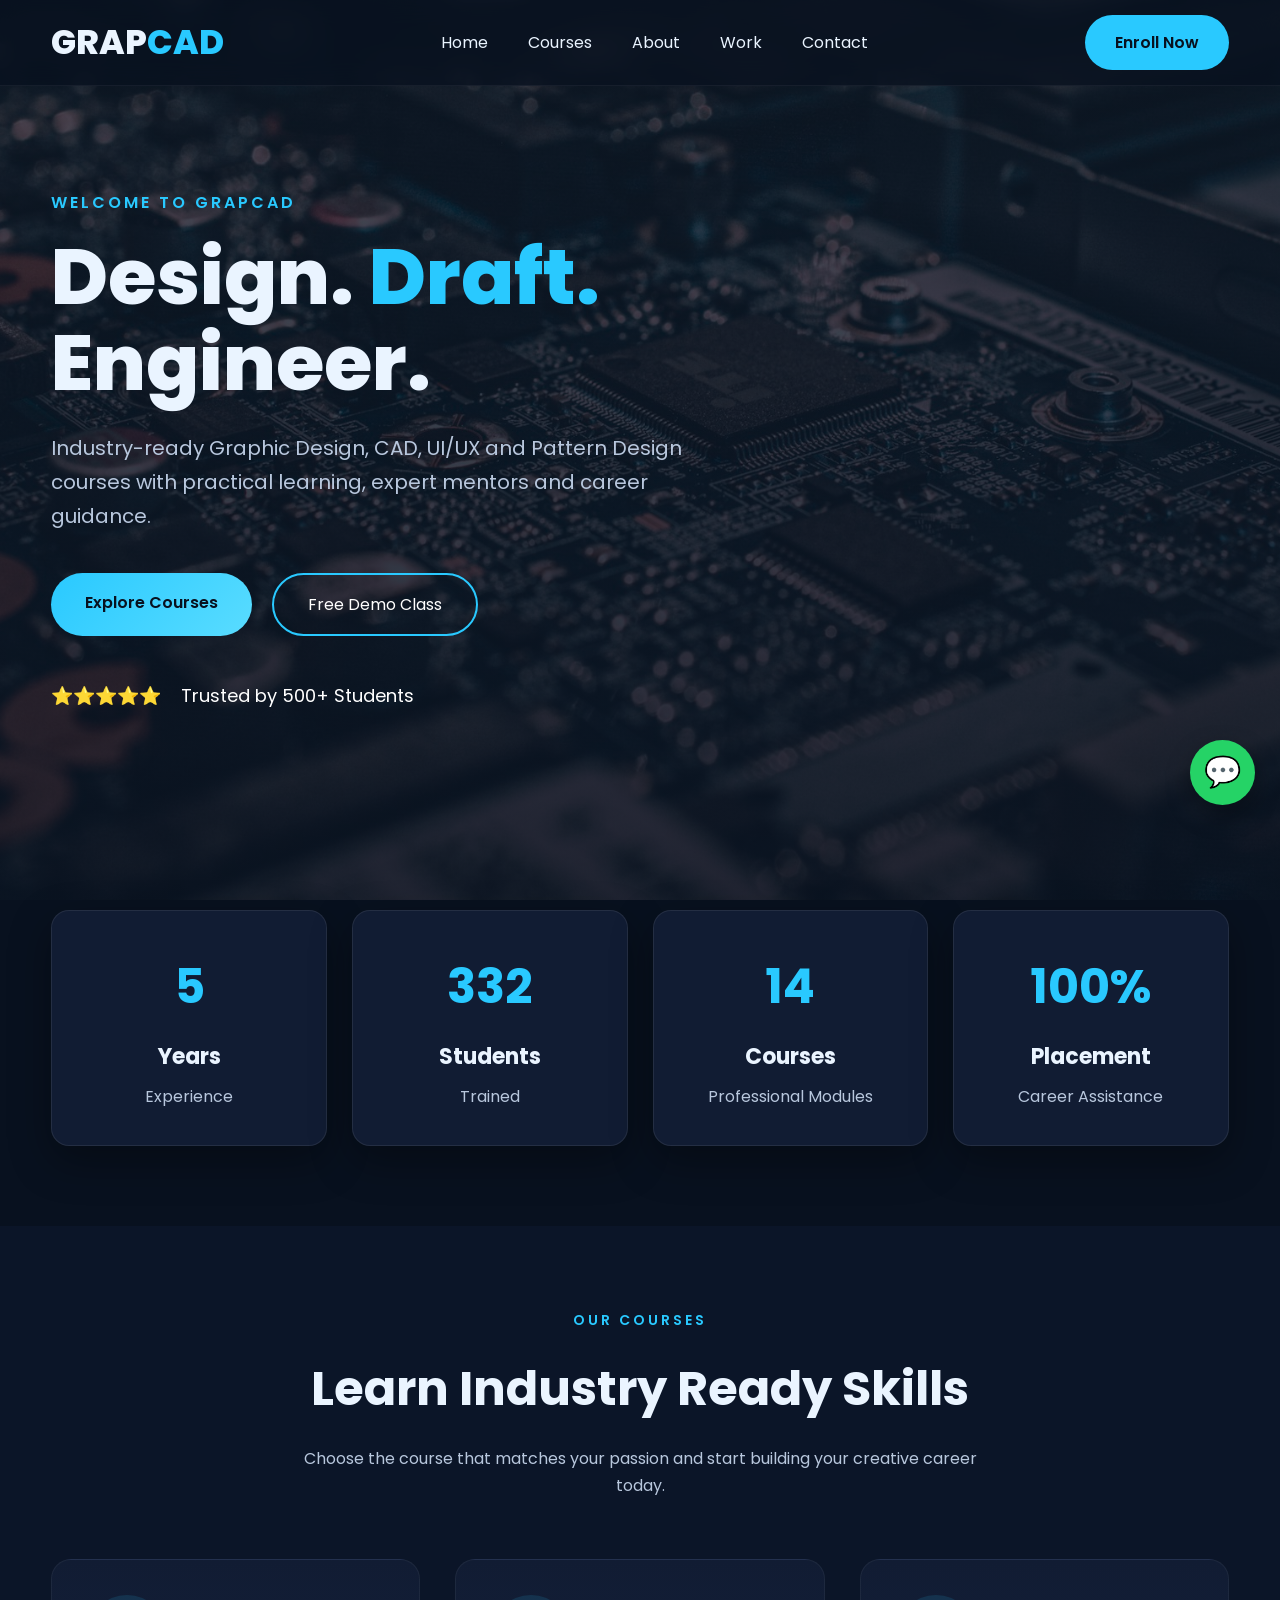
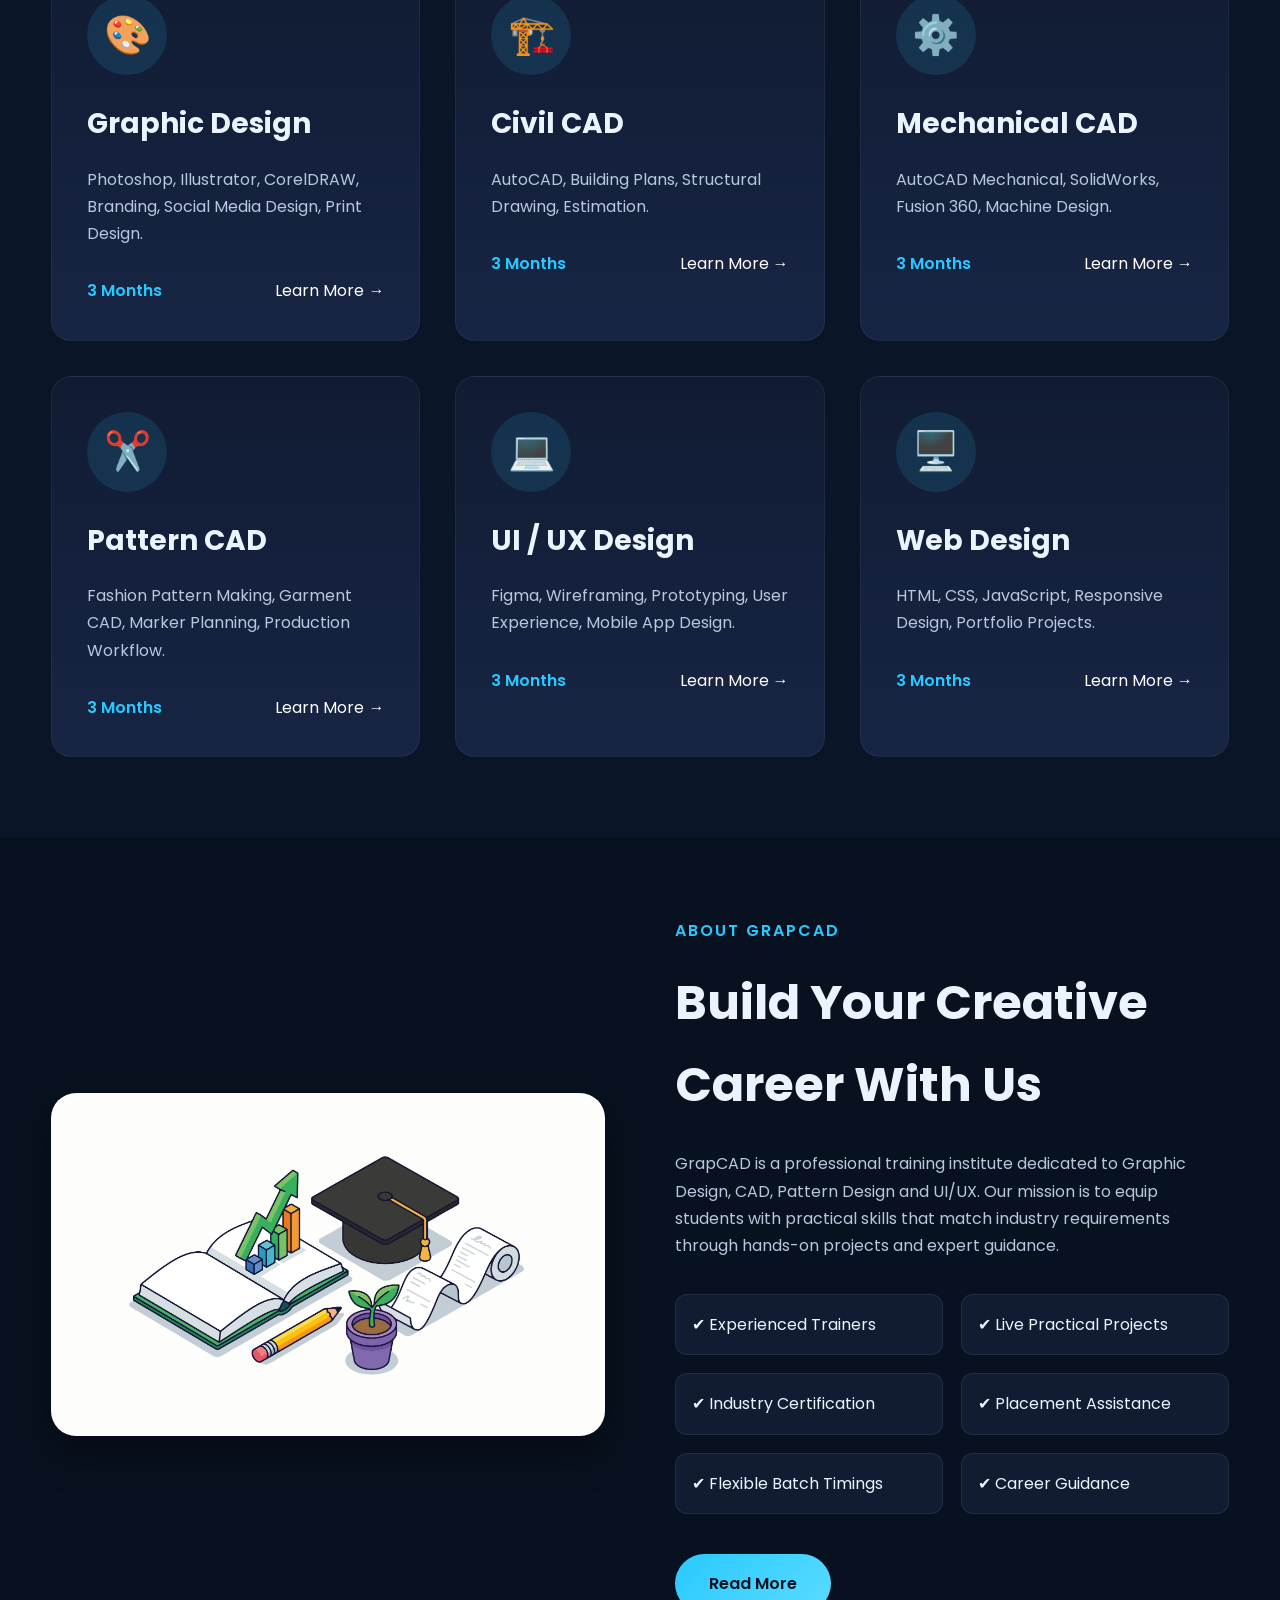
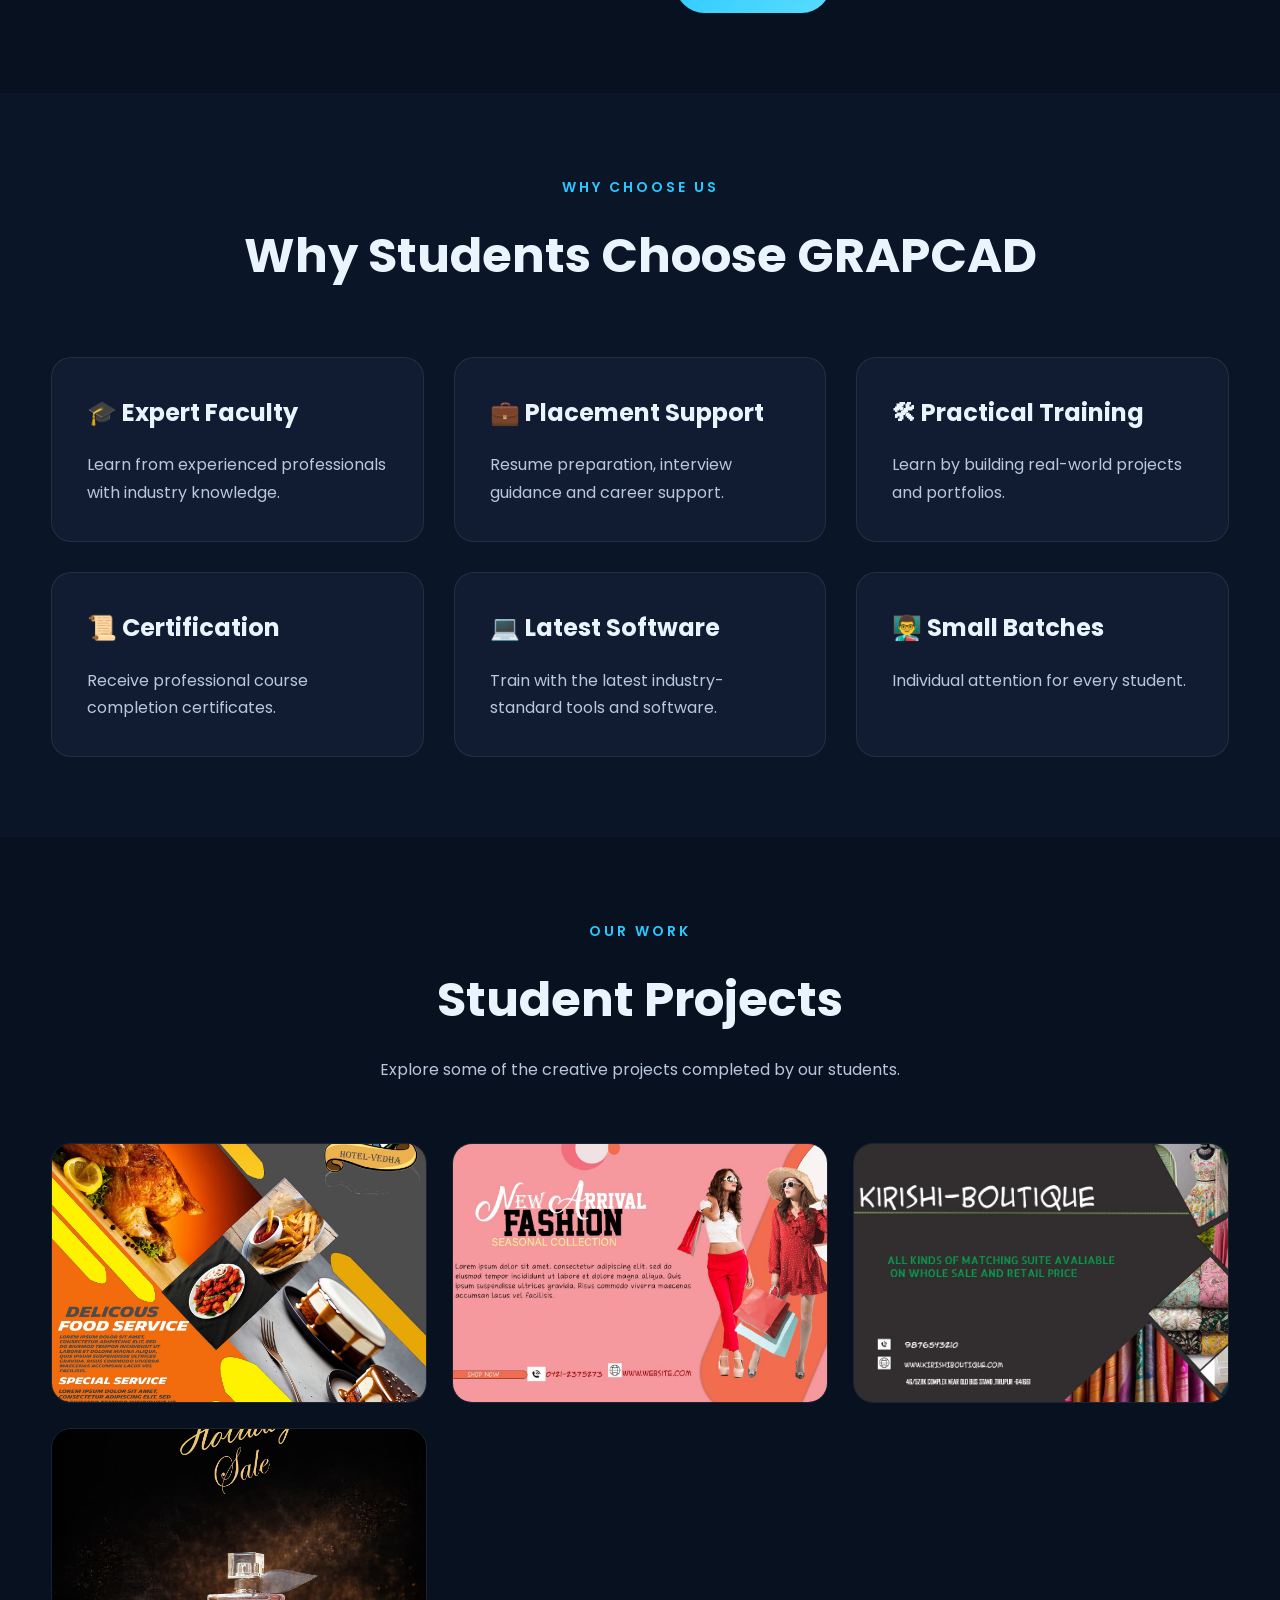
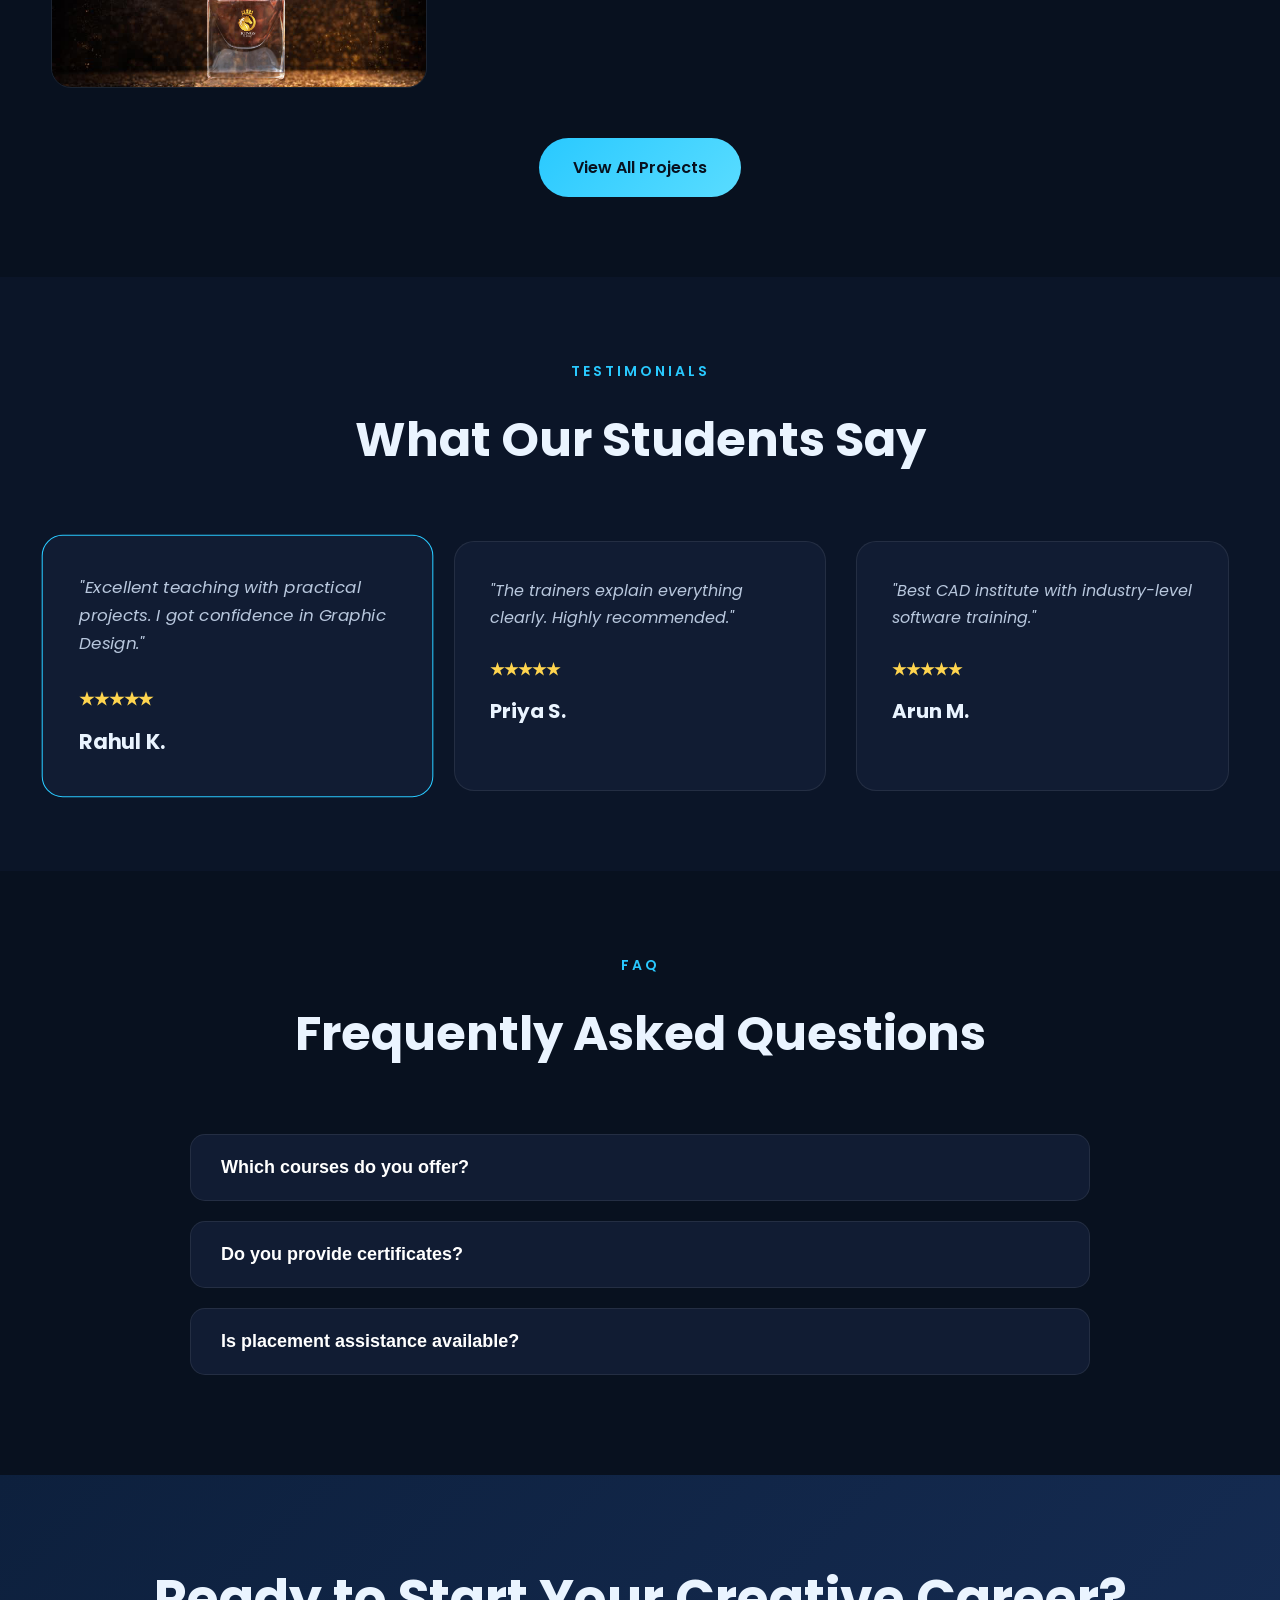
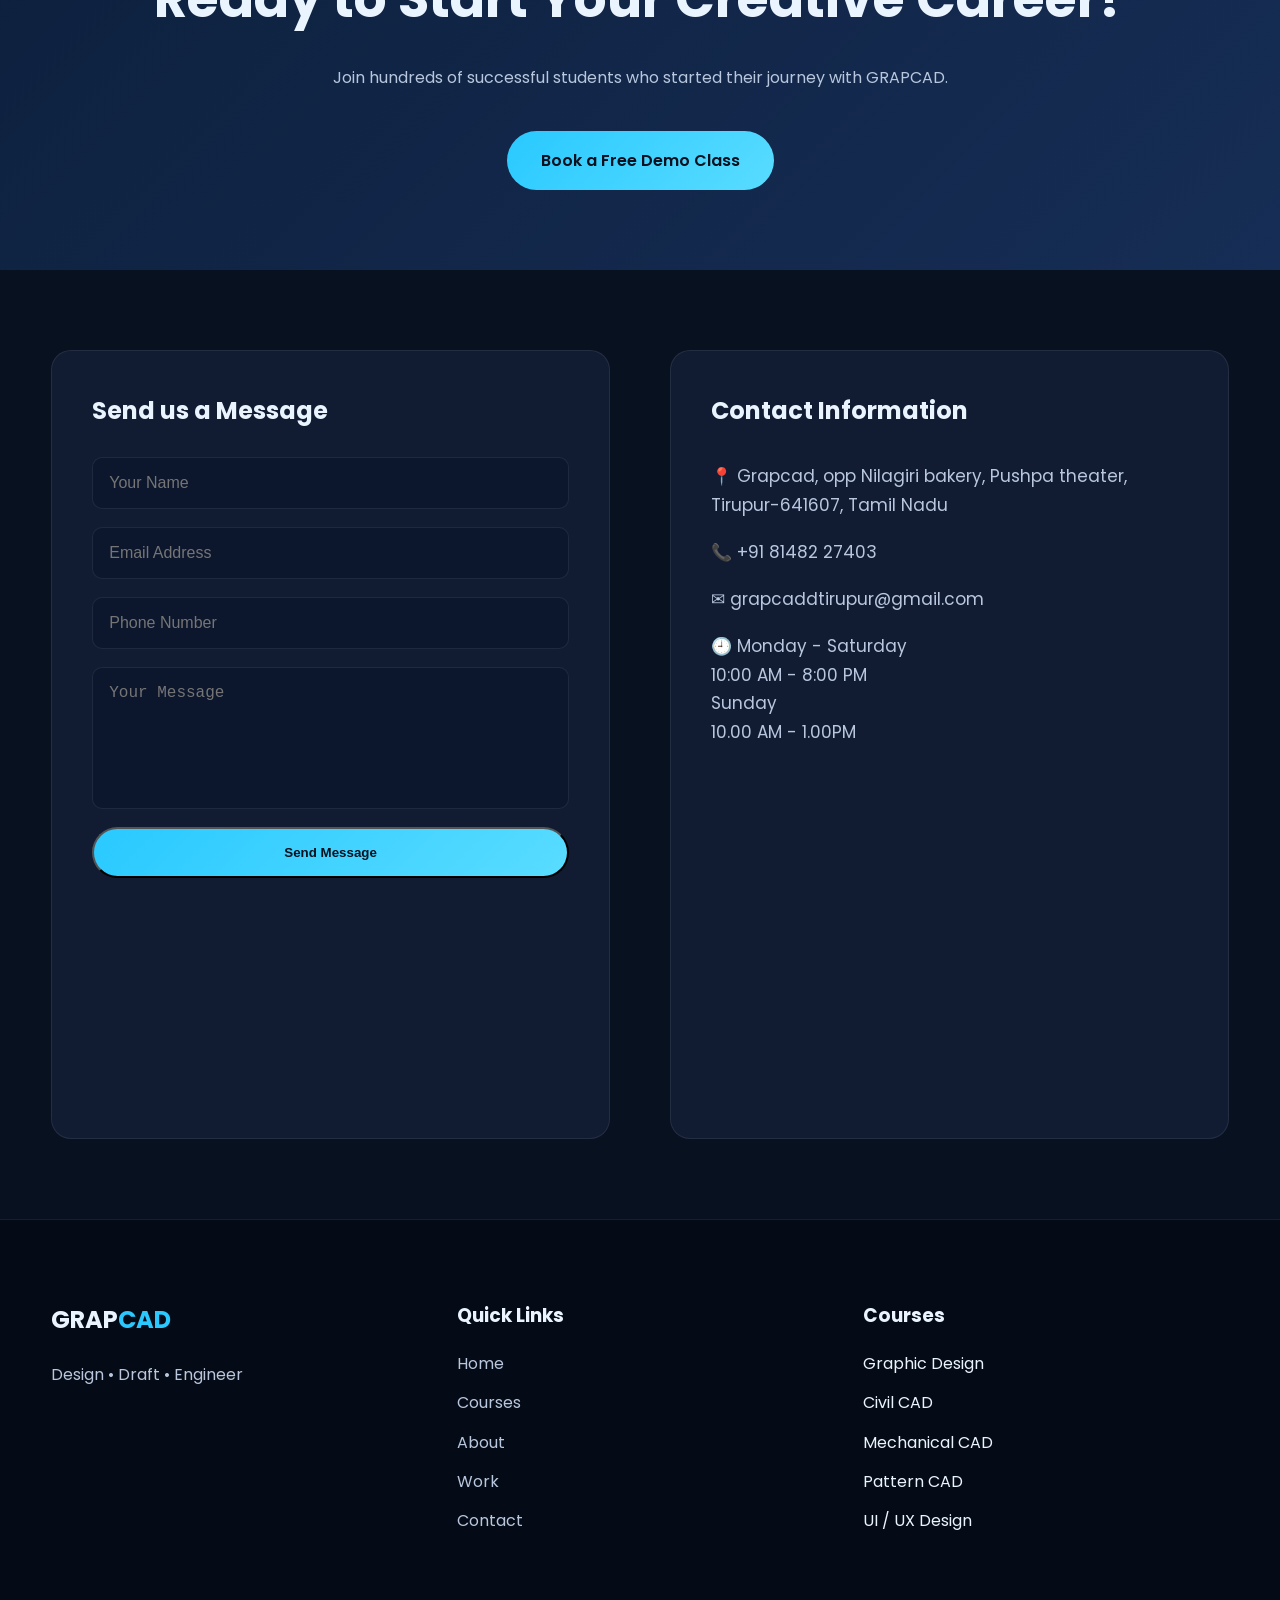
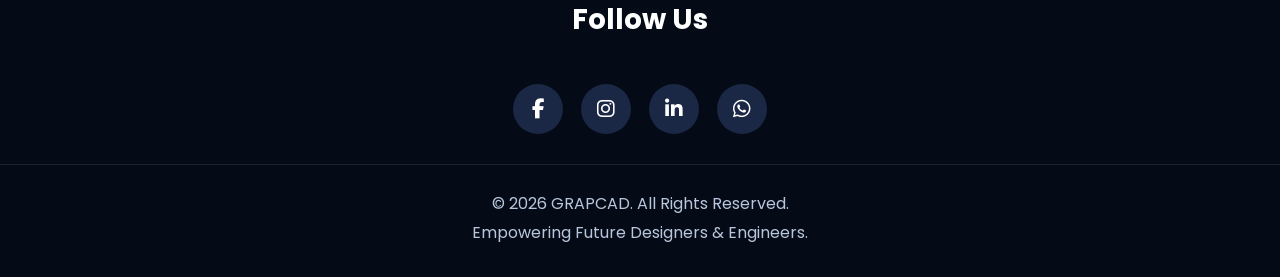
==== index.html @ 46eea4ec "Update index.html" ====
<!DOCTYPE html>
<html lang="en">



<head>

    <meta charset="UTF-8">
    <meta name="viewport" content="width=device-width, initial-scale=1.0">
<meta name="google-site-verification" content="B4zG6x2_X2iM2mvHOHN37qR_ldx0AkZWP9bNMpnsEqk" />
    <title>GRAPCAD | Design • Draft • Engineer</title>

     <meta name="description"
        content="Industry Ready CAD, Graphic Design, UI/UX and Pattern Design Training Institute in Tirupur.">

      <meta name="keywords"
        content="CAD Institute, Graphic Design, AutoCAD, UI UX, GrapCAD, Tirupur">

    <meta name="author" content="GRAPCAD">
<!-- Google Fonts -->
<link rel="preconnect" href="https://fonts.googleapis.com">

<link rel="preconnect" href="https://fonts.gstatic.com" crossorigin>

<link href="https://fonts.googleapis.com/css2?family=Poppins:wght@300;400;500;600;700;800&display=swap" rel="stylesheet">

<!-- Font Awesome -->
<link rel="stylesheet" href="https://cdnjs.cloudflare.com/ajax/libs/font-awesome/6.5.2/css/all.min.css">

<!-- Main CSS -->
<link rel="stylesheet" href="css/styles.css">

</head>


<body>

<!-- Scroll Progress -->

<div id="progress-bar"></div>

<!-- Loader -->

<div id="loader">

    <div class="loader-circle"></div>

    <h2>GRAPCAD</h2>

</div>

<!-- HEADER -->

<header class="header">

    <div class="container nav-container">

        <a href="index.html" class="logo">

            GRAP<span>CAD</span>

        </a>

        <nav>

            <ul class="nav-links">

                <li><a href="#home">Home</a></li>

                <li><a href="#courses">Courses</a></li>

                <li><a href="#about">About</a></li>

                <li><a href="#gallery">Work</a></li>

                <li><a href="#contact">Contact</a></li>

            </ul>

        </nav>

        <a href="#contact" class="nav-btn">

            Enroll Now

        </a>

    </div>

</header>

<!-- HERO -->

<section id="home" class="hero">

    <div class="hero-overlay"></div>

    <div class="container hero-container">

        <div class="hero-content">

            <p class="hero-subtitle">

                WELCOME TO GRAPCAD

            </p>

            <h1>

                Design.

                <span>Draft.</span>

                Engineer.

            </h1>

            <p class="hero-description">

                Industry-ready Graphic Design, CAD, UI/UX and Pattern Design
                courses with practical learning, expert mentors and career
                guidance.

            </p>

            <div class="hero-buttons">

                <a href="#courses" class="primary-btn">

                    Explore Courses

                </a>

                <a href="#contact" class="secondary-btn">

                    Free Demo Class

                </a>

            </div>

            <div class="hero-rating">

                ⭐⭐⭐⭐⭐

                <span>

                    Trusted by 500+ Students

                </span>

            </div>

        </div>

    </div>

</section>

<!-- STATISTICS -->

<section class="stats">

    <div class="container stats-grid">

        <div class="stat-card">

            <h2 class="counter" data-target="7">0</h2>

            <h4>Years</h4>

            <p>Experience</p>

        </div>

        <div class="stat-card">

            <h2 class="counter" data-target="500">0</h2>

            <h4>Students</h4>

            <p>Trained</p>

        </div>

        <div class="stat-card">

            <h2 class="counter" data-target="20">0</h2>

            <h4>Courses</h4>

            <p>Professional Modules</p>

        </div>

        <div class="stat-card">

            <h2>100%</h2>

            <h4>Placement</h4>

            <p>Career Assistance</p>

        </div>

    </div>

</section>

<!-- COURSES -->

<section id="courses" class="courses">

    <div class="container">

        <div class="section-heading">

            <span>OUR COURSES</span>

            <h2>

                Learn Industry Ready Skills

            </h2>

            <p>

                Choose the course that matches your passion and start building
                your creative career today.

            </p>

        </div>

        <div class="course-grid">

            <div class="course-card">

                <div class="course-icon">

                    🎨

                </div>

                <h3>Graphic Design</h3>

                <p>

                    Photoshop, Illustrator,
                    CorelDRAW, Branding,
                    Social Media Design,
                    Print Design.

                </p>

                <div class="course-footer">

                    <span>3 Months</span>

                    <a href="courses.html">

                        Learn More →

                    </a>

                </div>

            </div>

            <div class="course-card">

                <div class="course-icon">

                    🏗️

                </div>

                <h3>Civil CAD</h3>

                <p>

                    AutoCAD,
                    Building Plans,
                    Structural Drawing,
                    Estimation.

                </p>

                <div class="course-footer">

                    <span>3 Months</span>

                    <a href="courses.html">

                        Learn More →

                    </a>

                </div>

            </div>

            <div class="course-card">
              <div class="course-icon">

                ⚙️

            </div>

            <h3>Mechanical CAD</h3>

            <p>

                AutoCAD Mechanical,
                SolidWorks,
                Fusion 360,
                Machine Design.

            </p>

            <div class="course-footer">

                <span>3 Months</span>

                <a href="courses.html">

                    Learn More →

                </a>

            </div>

        </div>

        <div class="course-card">

            <div class="course-icon">

                ✂️

            </div>

            <h3>Pattern CAD</h3>

            <p>

                Fashion Pattern Making,
                Garment CAD,
                Marker Planning,
                Production Workflow.

            </p>

            <div class="course-footer">

                <span>3 Months</span>

                <a href="courses.html">

                    Learn More →

                </a>

            </div>

        </div>

        <div class="course-card">

            <div class="course-icon">

                💻

            </div>

            <h3>UI / UX Design</h3>

            <p>

                Figma,
                Wireframing,
                Prototyping,
                User Experience,
                Mobile App Design.

            </p>

            <div class="course-footer">

                <span>3 Months</span>

                <a href="courses.html">

                    Learn More →

                </a>

            </div>

        </div>

        <div class="course-card">

            <div class="course-icon">

                🖥️

            </div>

            <h3>Web Design</h3>

            <p>

                HTML,
                CSS,
                JavaScript,
                Responsive Design,
                Portfolio Projects.

            </p>

            <div class="course-footer">

                <span>3 Months</span>

                <a href="courses.html">

                    Learn More →

                </a>

            </div>

        </div>

    </div>

</div>

</section>

<!-- ================= ABOUT ================= -->

<section id="about" class="about">

<div class="container about-container">

    <div class="about-image">

        <img src="images/about.jpg" alt="GRAPCAD Institute">

    </div>

    <div class="about-content">

        <span class="section-tag">

            ABOUT GRAPCAD

        </span>

        <h2>

            Build Your Creative Career With Us

        </h2>

        <p>

            GrapCAD is a professional training institute dedicated to
            Graphic Design, CAD, Pattern Design and UI/UX. Our mission is
            to equip students with practical skills that match industry
            requirements through hands-on projects and expert guidance.

        </p>

        <div class="about-features">

            <div class="feature">

                ✔ Experienced Trainers

            </div>

            <div class="feature">

                ✔ Live Practical Projects

            </div>

            <div class="feature">

                ✔ Industry Certification

            </div>

            <div class="feature">

                ✔ Placement Assistance

            </div>

            <div class="feature">

                ✔ Flexible Batch Timings

            </div>

            <div class="feature">

                ✔ Career Guidance

            </div>

        </div>

        <a href="about.html" class="primary-btn">

            Read More

        </a>

    </div>

</div>

</section>

<!-- ================= WHY CHOOSE US ================= -->

<section class="why">

<div class="container">

    <div class="section-heading">

        <span>WHY CHOOSE US</span>

        <h2>

            Why Students Choose GRAPCAD

        </h2>

    </div>

    <div class="why-grid">

        <div class="why-card">

            <h3>🎓 Expert Faculty</h3>

            <p>

                Learn from experienced professionals with industry knowledge.

            </p>

        </div>

        <div class="why-card">

            <h3>💼 Placement Support</h3>

            <p>

                Resume preparation, interview guidance and career support.

            </p>

        </div>

        <div class="why-card">

            <h3>🛠 Practical Training</h3>

            <p>

                Learn by building real-world projects and portfolios.

            </p>

        </div>

        <div class="why-card">

            <h3>📜 Certification</h3>

            <p>

                Receive professional course completion certificates.

            </p>

        </div>

        <div class="why-card">

            <h3>💻 Latest Software</h3>

            <p>

                Train with the latest industry-standard tools and software.

            </p>

        </div>

        <div class="why-card">

            <h3>👨‍🏫 Small Batches</h3>

            <p>

                Individual attention for every student.

            </p>

        </div>

    </div>

</div>

</section>
<!-- ================= STUDENT WORK ================= -->

<section id="gallery" class="gallery">

  <div class="container">

      <div class="section-heading">

          <span>OUR WORK</span>

          <h2>Student Projects</h2>

          <p>
              Explore some of the creative projects completed by our students.
          </p>

      </div>

      <div class="gallery-grid">

          <img src="images/work 1.jpeg" alt="Student Work">

          <img src="images/work 2.jpeg" alt="Student Work">

          <img src="images/work 3.jpeg" alt="Student Work">

          <img src="images/work 4.jpg" alt="Student Work">


      </div>

      <div class="center-btn">

          <a href="work.html" class="primary-btn">

              View All Projects

          </a>

      </div>

  </div>

</section>



<!-- ================= TESTIMONIALS ================= -->

<section class="testimonials">

  <div class="container">

      <div class="section-heading">

          <span>TESTIMONIALS</span>

          <h2>What Our Students Say</h2>

      </div>

      <div class="testimonial-grid">

          <div class="testimonial-card">

              <p>

                  "Excellent teaching with practical projects.
                  I got confidence in Graphic Design."

              </p>

              <h4>★★★★★</h4>

              <h3>Rahul K.</h3>

          </div>

          <div class="testimonial-card">

              <p>

                  "The trainers explain everything clearly.
                  Highly recommended."

              </p>

              <h4>★★★★★</h4>

              <h3>Priya S.</h3>

          </div>

          <div class="testimonial-card">

              <p>

                  "Best CAD institute with industry-level
                  software training."

              </p>

              <h4>★★★★★</h4>

              <h3>Arun M.</h3>

          </div>

      </div>

  </div>

</section>



<!-- ================= FAQ ================= -->

<section class="faq">

  <div class="container">

      <div class="section-heading">

          <span>FAQ</span>

          <h2>Frequently Asked Questions</h2>

      </div>

      <div class="faq-container">

          <div class="faq-item">

              <button class="faq-question">

                  Which courses do you offer?

              </button>

              <div class="faq-answer">

                  <p>

                      Graphic Design, UI/UX,
                      Civil CAD, Mechanical CAD,
                      Pattern CAD and Web Design.

                  </p>

              </div>

          </div>

          <div class="faq-item">

              <button class="faq-question">

                  Do you provide certificates?

              </button>

              <div class="faq-answer">

                  <p>

                      Yes. Every successful student
                      receives a course completion certificate.

                  </p>

              </div>

          </div>

          <div class="faq-item">

              <button class="faq-question">

                  Is placement assistance available?

              </button>

              <div class="faq-answer">

                  <p>

                      Yes. We provide placement guidance,
                      interview preparation and portfolio support.

                  </p>

              </div>

          </div>

      </div>

  </div>

</section>



<!-- ================= CALL TO ACTION ================= -->

<section class="cta">

  <div class="container">

      <h2>

          Ready to Start Your Creative Career?

      </h2>

      <p>

          Join hundreds of successful students who started their journey with GRAPCAD.

      </p>

      <a href="#contact" class="primary-btn">

          Book a Free Demo Class

      </a>

  </div>

</section>



<!-- ================= CONTACT ================= -->

<section id="contact" class="contact">

  <div class="container contact-container">

      <div class="contact-form">

          <h2>Send us a Message</h2>

            <form action="https://script.google.com/macros/s/AKfycbzFoF3IHATONH8LBt6lUO1J2F6C-p0huWiokPfB-b7rVX4iJcWDEzcZSNH7IVphZMGX/exec" method="POST">

              <input type="text" placeholder="Your Name">

              <input type="email" placeholder="Email Address">

              <input type="tel" placeholder="Phone Number">

              <textarea rows="6" placeholder="Your Message"></textarea>

              <button type="submit" class="primary-btn">

                  Send Message

              </button>

          </form>

      </div>

      <div class="contact-info">

          <h2>Contact Information</h2>

          <p>

              📍 Grapcad, opp Nilagiri bakery, Pushpa theater, Tirupur-641607, Tamil Nadu

          </p>

          <p>

              📞 +91 81482 27403

          </p>

          <p>

              ✉ grapcaddtirupur@gmail.com

          </p>

          <p>

              🕘 Monday - Saturday
              
              <br>
              
              10:00 AM - 8:00 PM
              
               <br>
              
              Sunday 

              <br>
              
            10.00 AM - 1.00PM
              

          </p>

          <iframe

              src="https://www.google.com/maps?q=Tirupur&output=embed"

              loading="lazy">

          </iframe>

      </div>

  </div>

</section>



<!-- ================= FOOTER ================= -->

<footer class="footer">

  <div class="container footer-grid">

      <div>

          <h2>GRAP<span>CAD</span></h2>

          <p>Design • Draft • Engineer</p>

      </div>

      <div>

          <h3>Quick Links</h3>

          <ul>

              <li><a href="#home">Home</a></li>

              <li><a href="#courses">Courses</a></li>

              <li><a href="#about">About</a></li>

              <li><a href="#gallery">Work</a></li>

              <li><a href="#contact">Contact</a></li>

          </ul>

      </div>

      <div>

          <h3>Courses</h3>

          <ul>

              <li>Graphic Design</li>

              <li>Civil CAD</li>

              <li>Mechanical CAD</li>

              <li>Pattern CAD</li>

              <li>UI / UX Design</li>

          </ul>

      </div>

  </div>

  <!-- Follow Us -->

  <div class="footer-social">

    <h3>Follow Us</h3>

    <div class="social-links">

        <a href="#"><i class="fab fa-facebook-f"></i></a>

        <a href="#"><i class="fab fa-instagram"></i></a>

        <a href="#"><i class="fab fa-linkedin-in"></i></a>

        <a href="#"><i class="fab fa-whatsapp"></i></a>

    </div>

</div>

  <!-- Copyright -->

  <div class="copyright">

      <p>© 2026 GRAPCAD. All Rights Reserved.</p>

      <p>Empowering Future Designers & Engineers.</p>

  </div>

</footer>



<!-- Floating WhatsApp -->

<a href="https://wa.me/+91 8148227403"

class="whatsapp"

target="_blank">

💬

</a>



<!-- Back To Top -->

<button id="topBtn">

↑

</button>



<script src="js/script.js"></script>

</body>


</html>
---- css/styles.css ----
/*=========================================
        GRAPCAD 2.0
        STYLE SHEET
=========================================*/

*{
  margin:0;
  padding:0;
  box-sizing:border-box;
}

:root{

  --primary:#29C9FF;
  --primary-dark:#16B7E8;

  --secondary:#08111F;

  --card:#111C33;

  --card-light:#172544;

  --text:#EAF4FF;

  --paragraph:#B8C7DD;

  --border:rgba(255,255,255,.08);

  --shadow:0 15px 40px rgba(0,0,0,.35);

  --radius:18px;

  --transition:.35s ease;

}

html{

  scroll-behavior:smooth;

}

body{

  font-family:'Poppins',sans-serif;

  background:var(--secondary);

  color:var(--text);

  overflow-x:hidden;

  line-height:1.7;

}

img{

  width:100%;

  display:block;

}

a{

  text-decoration:none;

  color:inherit;

}

ul{

  list-style:none;

}

.container{

  width:min(1200px,92%);

  margin:auto;

}

section{

  padding:80px 0;

}

.section-heading{

  text-align:center;

  margin-bottom:60px;

}

.section-heading span{

  color:var(--primary);

  letter-spacing:3px;

  font-size:14px;

  font-weight:600;

}

.section-heading h2{

  font-size:48px;

  margin:15px 0;

  font-weight:700;

}

.section-heading p{

  max-width:700px;

  margin:auto;

  color:var(--paragraph);

}

/*==============================
      BUTTONS
==============================*/

.primary-btn{

  display:inline-block;

  padding:16px 34px;

  background:linear-gradient(135deg,var(--primary),#59dcff);

  color:#08111F;

  border-radius:40px;

  font-weight:600;

  transition:var(--transition);

}

.primary-btn:hover{

  transform:translateY(-6px);

  box-shadow:0 15px 35px rgba(41,201,255,.35);

}

.secondary-btn{

  display:inline-block;

  padding:16px 34px;

  border:2px solid var(--primary);

  border-radius:40px;

  color:white;

  transition:var(--transition);

}

.secondary-btn:hover{

  background:var(--primary);

  color:#08111F;

}

/*==============================
    HEADER
==============================*/

.header{

  position:fixed;

  width:100%;

  top:0;

  left:0;

  z-index:1000;

  backdrop-filter:blur(14px);

  background:rgba(8,17,31,.78);

  border-bottom:1px solid rgba(255,255,255,.05);

}

.nav-container{

  display:flex;

  align-items:center;

  justify-content:space-between;

  height:85px;

}

.logo{

  font-size:34px;

  font-weight:800;

}

.logo span{

  color:var(--primary);

}

.nav-links{

  display:flex;

  gap:40px;

}

.nav-links a{

  position:relative;

  transition:var(--transition);

}

.nav-links a:hover{

  color:var(--primary);

}

.nav-links a::after{

  content:"";

  position:absolute;

  width:0;

  height:2px;

  left:0;

  bottom:-8px;

  background:var(--primary);

  transition:var(--transition);

}

.nav-links a:hover::after{

  width:100%;

}

.nav-btn{

  background:var(--primary);

  color:#08111F;

  padding:14px 30px;

  border-radius:30px;

  font-weight:600;

  transition:var(--transition);

}

.nav-btn:hover{

  transform:translateY(-4px);

}

/*==============================
      HERO
==============================*/

.hero{

  min-height:100vh;

  display:flex;

  align-items:center;

  position:relative;

  background:
  linear-gradient(rgba(8,17,31,.72),
  rgba(8,17,31,.88)),
  url("../images/hero.jpg");

  background-size:cover;

  background-position:center;

}

.hero-container{

  display:flex;

  align-items:center;

}

.hero-content{

  max-width:700px;

}

.hero-subtitle{

  color:var(--primary);

  letter-spacing:3px;

  margin-bottom:18px;

  font-weight:600;

}

.hero h1{

  font-size:78px;

  line-height:1.1;

  margin-bottom:25px;

  font-weight:800;

}

.hero h1 span{

  color:var(--primary);

}

.hero-description{

  color:var(--paragraph);

  font-size:20px;

  max-width:650px;

}

.hero-buttons{

  margin-top:40px;

  display:flex;

  gap:20px;

  flex-wrap:wrap;

}

.hero-rating{

  margin-top:45px;

  font-size:18px;

  color:#FFD34D;

}

.hero-rating span{

  color:white;

  margin-left:15px;

}
/*=========================================
        STATISTICS
=========================================*/

.stats{

  margin-top:-70px;

  position:relative;

  z-index:5;

}

.stats-grid{

  display:grid;

  grid-template-columns:repeat(4,1fr);

  gap:25px;

}

.stat-card{

  background:var(--card);

  border:1px solid var(--border);

  border-radius:var(--radius);

  padding:35px;

  text-align:center;

  transition:var(--transition);

  box-shadow:var(--shadow);

}

.stat-card:hover{

  transform:translateY(-10px);

  border-color:var(--primary);

}

.stat-card h2{

  color:var(--primary);

  font-size:48px;

  margin-bottom:10px;

}

.stat-card h4{

  font-size:22px;

  margin-bottom:8px;

}

.stat-card p{

  color:var(--paragraph);

}


/*=========================================
      COURSES
=========================================*/

.courses{

  background:#0b1528;

}

.course-grid{

  display:grid;

  grid-template-columns:repeat(auto-fit,minmax(320px,1fr));

  gap:35px;

}

.course-card{

  background:linear-gradient(
      180deg,
      var(--card),
      var(--card-light)
  );

  border-radius:20px;

  padding:35px;

  border:1px solid var(--border);

  transition:var(--transition);

  overflow:hidden;

  position:relative;

}

.course-card::before{

  content:"";

  position:absolute;

  top:0;

  left:0;

  width:100%;

  height:5px;

  background:linear-gradient(
      90deg,
      var(--primary),
      #5fe1ff
  );

  transform:scaleX(0);

  transition:var(--transition);

}

.course-card:hover::before{

  transform:scaleX(1);

}

.course-card:hover{

  transform:translateY(-12px);

  border-color:var(--primary);

  box-shadow:0 25px 45px rgba(0,0,0,.45);

}

.course-icon{

  width:80px;

  height:80px;

  border-radius:50%;

  display:flex;

  justify-content:center;

  align-items:center;

  background:rgba(41,201,255,.12);

  color:var(--primary);

  font-size:38px;

  margin-bottom:25px;

}

.course-card h3{

  font-size:28px;

  margin-bottom:18px;

}

.course-card p{

  color:var(--paragraph);

  margin-bottom:30px;

}

.course-footer{

  display:flex;

  justify-content:space-between;

  align-items:center;

}

.course-footer span{

  color:var(--primary);

  font-weight:600;

}

.course-footer a{

  color:white;

  transition:var(--transition);

}

.course-footer a:hover{

  color:var(--primary);

}


/*=========================================
      ABOUT
=========================================*/

.about{

  background:var(--secondary);

}

.about-container{

  display:grid;

  grid-template-columns:1fr 1fr;

  gap:70px;

  align-items:center;

}

.about-image img{

  border-radius:25px;

  box-shadow:var(--shadow);

}

.section-tag{

  color:var(--primary);

  letter-spacing:2px;

  font-weight:600;

}

.about-content h2{

  font-size:48px;

  margin:18px 0 25px;

}

.about-content p{

  color:var(--paragraph);

  margin-bottom:35px;

}

.about-features{

  display:grid;

  grid-template-columns:repeat(2,1fr);

  gap:18px;

  margin-bottom:40px;

}

.feature{

  background:var(--card);

  padding:16px;

  border-radius:12px;

  border:1px solid var(--border);

  transition:var(--transition);

}

.feature:hover{

  border-color:var(--primary);

  transform:translateX(8px);

}


/*=========================================
      WHY CHOOSE US
=========================================*/

.why{

  background:#0b1528;

}

.why-grid{

  display:grid;

  grid-template-columns:repeat(auto-fit,minmax(300px,1fr));

  gap:30px;

}

.why-card{

  background:var(--card);

  border-radius:20px;

  padding:35px;

  border:1px solid var(--border);

  transition:var(--transition);

}

.why-card:hover{

  transform:translateY(-10px);

  border-color:var(--primary);

}

.why-card h3{

  margin-bottom:18px;

  font-size:24px;

}

.why-card p{

  color:var(--paragraph);

}
/*=========================================
            STUDENT GALLERY
=========================================*/

.gallery{

  background:var(--secondary);

}

.gallery-grid{

  display:grid;

  grid-template-columns:repeat(auto-fit,minmax(300px,1fr));

  gap:25px;

}

.gallery-grid img{

  height:260px;

  object-fit:cover;

  border-radius:20px;

  transition:var(--transition);

  cursor:pointer;

  border:1px solid var(--border);

}

.gallery-grid img:hover{

  transform:scale(1.05);

  box-shadow:var(--shadow);

}

.center-btn{

  text-align:center;

  margin-top:50px;

}


/*=========================================
          TESTIMONIALS
=========================================*/

.testimonials{

  background:#0b1528;

}

.testimonial-grid{

  display:grid;

  grid-template-columns:repeat(auto-fit,minmax(320px,1fr));

  gap:30px;

}

.testimonial-card{

  background:var(--card);

  padding:35px;

  border-radius:20px;

  border:1px solid var(--border);

  transition:var(--transition);

}

.testimonial-card:hover{

  transform:translateY(-10px);

  border-color:var(--primary);

}

.testimonial-card p{

  color:var(--paragraph);

  margin-bottom:25px;

  font-style:italic;

}

.testimonial-card h4{

  color:#FFD54F;

  margin-bottom:10px;

}

.testimonial-card h3{

  font-size:20px;

}


/*=========================================
              FAQ
=========================================*/

.faq{

  background:var(--secondary);

}

.faq-container{

  max-width:900px;

  margin:auto;

}

.faq-item{

  background:var(--card);

  margin-bottom:20px;

  border-radius:15px;

  overflow:hidden;

  border:1px solid var(--border);

}

.faq-question{

  width:100%;

  background:none;

  color:white;

  border:none;

  cursor:pointer;

  padding:22px 30px;

  font-size:18px;

  font-weight:600;

  text-align:left;

}

.faq-answer{

  max-height:0;

  overflow:hidden;

  transition:max-height .4s ease;

}

.faq-answer p{

  color:var(--paragraph);

  padding:0 30px 25px;

}

.faq-item.active .faq-answer{

  max-height:250px;

}


/*=========================================
          CALL TO ACTION
=========================================*/

.cta{

  text-align:center;

  background:linear-gradient(
      135deg,
      #0d203d,
      #162d55
  );

}

.cta h2{

  font-size:52px;

  margin-bottom:20px;

}

.cta p{

  max-width:700px;

  margin:auto;

  color:var(--paragraph);

  margin-bottom:40px;

}


/*=========================================
          CONTACT
=========================================*/

.contact{

  background:var(--secondary);

}

.contact-container{

  display:grid;

  grid-template-columns:1fr 1fr;

  gap:60px;

}

.contact-form{

  background:var(--card);

  padding:40px;

  border-radius:20px;

  border:1px solid var(--border);

}

.contact-form h2{

  margin-bottom:25px;

}

.contact-form form{

  display:flex;

  flex-direction:column;

  gap:18px;

}

.contact-form input,
.contact-form textarea{

  width:100%;

  padding:16px;

  background:#0c172d;

  color:white;

  border:1px solid rgba(255,255,255,.08);

  border-radius:10px;

  outline:none;

  font-size:16px;

}

.contact-form input:focus,
.contact-form textarea:focus{

  border-color:var(--primary);

}

.contact-form textarea{

  resize:none;

}

.contact-info{

  background:var(--card);

  padding:40px;

  border-radius:20px;

  border:1px solid var(--border);

}

.contact-info h2{

  margin-bottom:30px;

}

.contact-info p{

  margin-bottom:18px;

  color:var(--paragraph);

  font-size:17px;

}

.contact-info iframe{

  width:100%;

  height:300px;

  border:none;

  border-radius:18px;

  margin-top:25px;

}


/*=========================================
          FOOTER
=========================================*/

.footer{

  background:#050b16;

  padding:80px 0 30px;

}

.footer-grid{

  display:grid;

  grid-template-columns:repeat(auto-fit,minmax(220px,1fr));

  gap:40px;

}

.footer h2{

  margin-bottom:20px;

}

.footer h2 span{

  color:var(--primary);

}

.footer h3{

  margin-bottom:18px;

}

.footer ul li{

  margin-bottom:12px;

}

.footer ul li a{

  color:var(--paragraph);

  transition:.3s;

}

.footer ul li a:hover{

  color:var(--primary);

}

.footer p{

  color:var(--paragraph);

}

.copyright{
  width:100%;
  text-align:center;
  margin-top:20px;
  padding-top:25px;
  border-top:1px solid rgba(255,255,255,.1);
  color:#ccc;
  line-height:1.8;
}
/*=========================================
        LOADER
=========================================*/

#loader{

  position:fixed;

  inset:0;

  background:#08111F;

  display:flex;

  flex-direction:column;

  justify-content:center;

  align-items:center;

  z-index:99999;

  transition:.6s;

}

.loader-circle{

  width:80px;

  height:80px;

  border-radius:50%;

  border:6px solid rgba(255,255,255,.1);

  border-top:6px solid var(--primary);

  animation:spin 1s linear infinite;

}

#loader h2{

  margin-top:25px;

  letter-spacing:4px;

}

@keyframes spin{

  from{

      transform:rotate(0deg);

  }

  to{

      transform:rotate(360deg);

  }

}


/*=========================================
    PROGRESS BAR
=========================================*/

#progress-bar{

  position:fixed;

  top:0;

  left:0;

  width:0;

  height:4px;

  background:linear-gradient(90deg,#29C9FF,#6AE5FF);

  z-index:999999;

}


/*=========================================
   WHATSAPP BUTTON
=========================================*/

.whatsapp{

  position:fixed;

  right:25px;

  bottom:95px;

  width:65px;

  height:65px;

  background:#25D366;

  color:white;

  border-radius:50%;

  display:flex;

  align-items:center;

  justify-content:center;

  font-size:30px;

  box-shadow:0 10px 25px rgba(0,0,0,.35);

  transition:.35s;

  z-index:999;

}

.whatsapp:hover{

  transform:scale(1.12);

}


/*=========================================
     BACK TO TOP
=========================================*/

#topBtn{

  position:fixed;

  right:25px;

  bottom:20px;

  width:55px;

  height:55px;

  border:none;

  border-radius:50%;

  background:var(--primary);

  color:#08111F;

  font-size:22px;

  cursor:pointer;

  display:none;

  transition:.35s;

  z-index:999;

}

#topBtn:hover{

  transform:translateY(-6px);

}


/*=========================================
    SCROLL ANIMATION
=========================================*/

.reveal{

  opacity:0;

  transform:translateY(70px);

  transition:all .8s ease;

}

.reveal.active{

  opacity:1;

  transform:translateY(0);

}


/*=========================================
    CUSTOM SCROLLBAR
=========================================*/

::-webkit-scrollbar{

  width:10px;

}

::-webkit-scrollbar-track{

  background:#08111F;

}

::-webkit-scrollbar-thumb{

  background:var(--primary);

  border-radius:20px;

}

::-webkit-scrollbar-thumb:hover{

  background:#18B7E7;

}


/*=========================================
    IMAGE HOVER EFFECT
=========================================*/

img{

  transition:.4s;

}

img:hover{

  transform:scale(1.02);

}


/*=========================================
    RESPONSIVE
=========================================*/

@media(max-width:1100px){

.hero h1{

font-size:62px;

}

.stats-grid{

grid-template-columns:repeat(2,1fr);

}

.about-container{

grid-template-columns:1fr;

}

.contact-container{

grid-template-columns:1fr;

}

}

@media(max-width:768px){

.nav-links{

display:none;

}

.nav-btn{

display:none;

}

.hero{

text-align:center;

}

.hero-buttons{

justify-content:center;

}

.hero h1{

font-size:48px;

}

.section-heading h2{

font-size:36px;

}

.stats-grid{

grid-template-columns:1fr;

}

.course-grid{

grid-template-columns:1fr;

}

.why-grid{

grid-template-columns:1fr;

}

.gallery-grid{

grid-template-columns:1fr;

}

.testimonial-grid{

grid-template-columns:1fr;

}

.about-features{

grid-template-columns:1fr;

}

.footer-grid{

grid-template-columns:1fr;

text-align:center;

}

.contact-form,

.contact-info{

padding:30px;

}

}

@media(max-width:480px){

.hero h1{

font-size:38px;

}

.hero-description{

font-size:17px;

}

.primary-btn,

.secondary-btn{

width:100%;

text-align:center;

}

.section-heading h2{

font-size:30px;

}

.logo{

font-size:28px;

}

.whatsapp{

width:55px;

height:55px;

font-size:24px;

}

#topBtn{

width:50px;

height:50px;

}

}










.btn:hover,
.hero-btn:hover{
    box-shadow:0 10px 30px rgba(41,201,255,.45);
}

.course-card,
.stat-box,
.work-card,
.testimonial-card{
    transition:.35s;
}

.course-card:hover,
.stat-box:hover,
.work-card:hover,
.testimonial-card:hover{
    transform:translateY(-10px);
}

.section-title{
  font-size:46px;
  margin-bottom:20px;
  text-align:center;
}

.section-subtitle{
  color:#9ca3af;
  max-width:700px;
  margin:auto;
  margin-bottom:60px;
  line-height:1.8;
}
.about img,
.work-card img{
    transition:.5s;
}

.about img:hover,
.work-card img:hover{
    transform:scale(1.05);
}
.course-card,
.work-card,
.testimonial-card{
    border:1px solid rgba(255,255,255,.05);
}
::-webkit-scrollbar{
  width:10px;
}

::-webkit-scrollbar-track{
  background:#08101d;
}

::-webkit-scrollbar-thumb{
  background:#29c9ff;
  border-radius:20px;
}

::-webkit-scrollbar-thumb:hover{
  background:#00b8f0;
}
.footer{
  border-top:1px solid rgba(255,255,255,.08);
}
.nav-links a{
  transition:.3s;
}

.nav-links a:hover{
  color:#29c9ff;
}
.hero h1{
  animation:fadeUp 1s ease;
}

.hero p{
  animation:fadeUp 1.2s ease;
}

.hero-btn{
  animation:fadeUp 1.4s ease;
}

@keyframes fadeUp{
  from{
      opacity:0;
      transform:translateY(40px);
  }

  to{
      opacity:1;
      transform:translateY(0);
  }
}
@media(max-width:768px){

  .nav-links{
      gap:15px;
  }
  
  .nav-links a{
      font-size:15px;
  }
  
  .logo{
      font-size:28px;
  }
  
  }
  .call-btn{

position:fixed;

right:25px;

bottom:100px;

width:60px;

height:60px;

border-radius:50%;

background:#0066ff;

display:flex;

justify-content:center;

align-items:center;

font-size:24px;

color:white;

z-index:999;

transition:.35s;

}

.call-btn:hover{

transform:scale(1.1);

}
.social-links{

  display:flex;
  
  gap:15px;
  
  margin-top:20px;
  
  }
  
/* Follow Us Section */
/*=========================================
    FOOTER SOCIAL
=========================================*/

.footer-social{
  width:100%;
  grid-column:1 / -1;
  display:flex;
  flex-direction:column;
  justify-content:center;
  align-items:center;
  text-align:center;
  margin:50px 0 30px;
}

.footer-social h3{
  color:#fff;
  font-size:28px;
  margin-bottom:20px;
}

.footer-social .social-links{
  display:flex;
  justify-content:center;
  align-items:center;
  gap:18px;
}

.footer-social .social-links a{
  width:50px;
  height:50px;
  border-radius:50%;
  background:#1a2745;
  display:flex;
  justify-content:center;
  align-items:center;
  color:#fff;
  text-decoration:none;
  font-size:20px;
  transition:.3s;
}

.footer-social .social-links a:hover{
  background:#29C9FF;
  color:#08111F;
  transform:translateY(-5px);
}






/*=========================================
    COPYRIGHT
=========================================*/

.copyright{
  width:100%;
  grid-column:1 / -1;
  text-align:center;
  padding-top:25px;
  margin-top:20px;
  border-top:1px solid rgba(255,255,255,.1);
  color:#ccc;
  line-height:1.8;
}
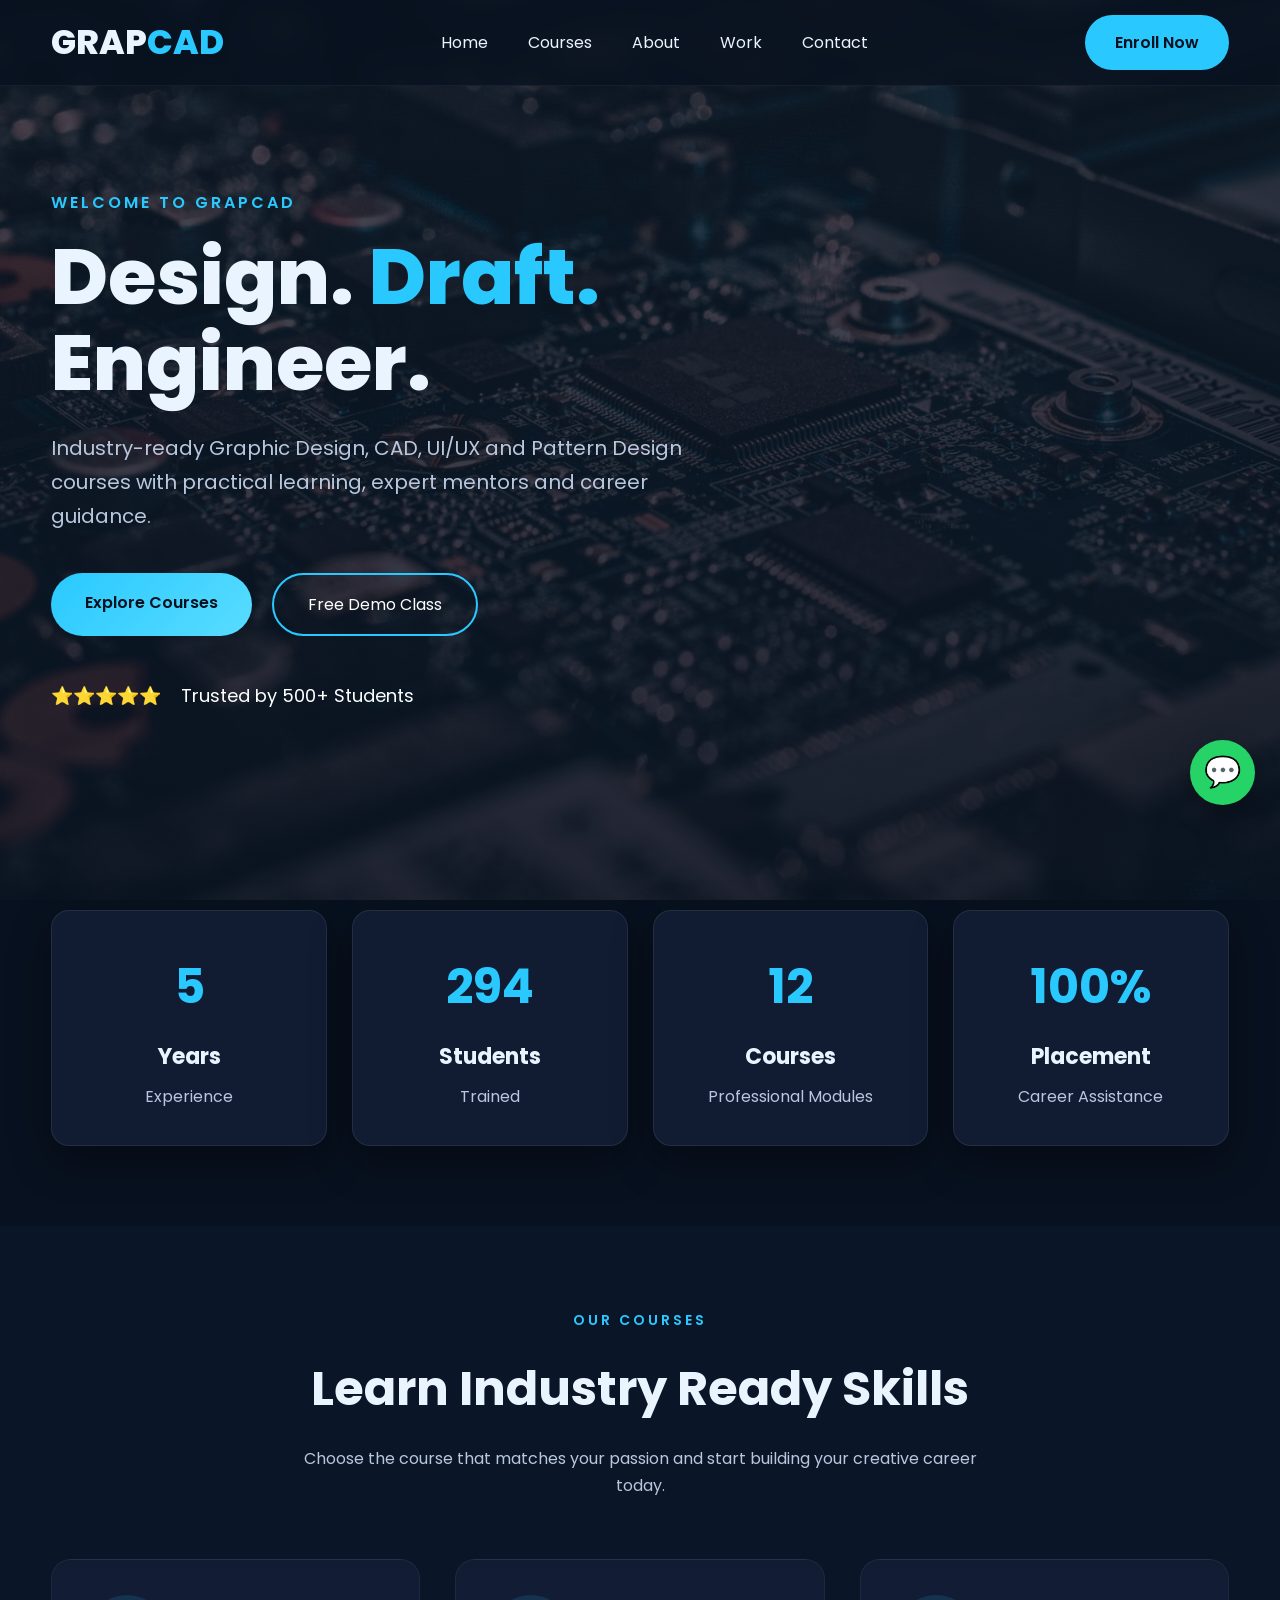
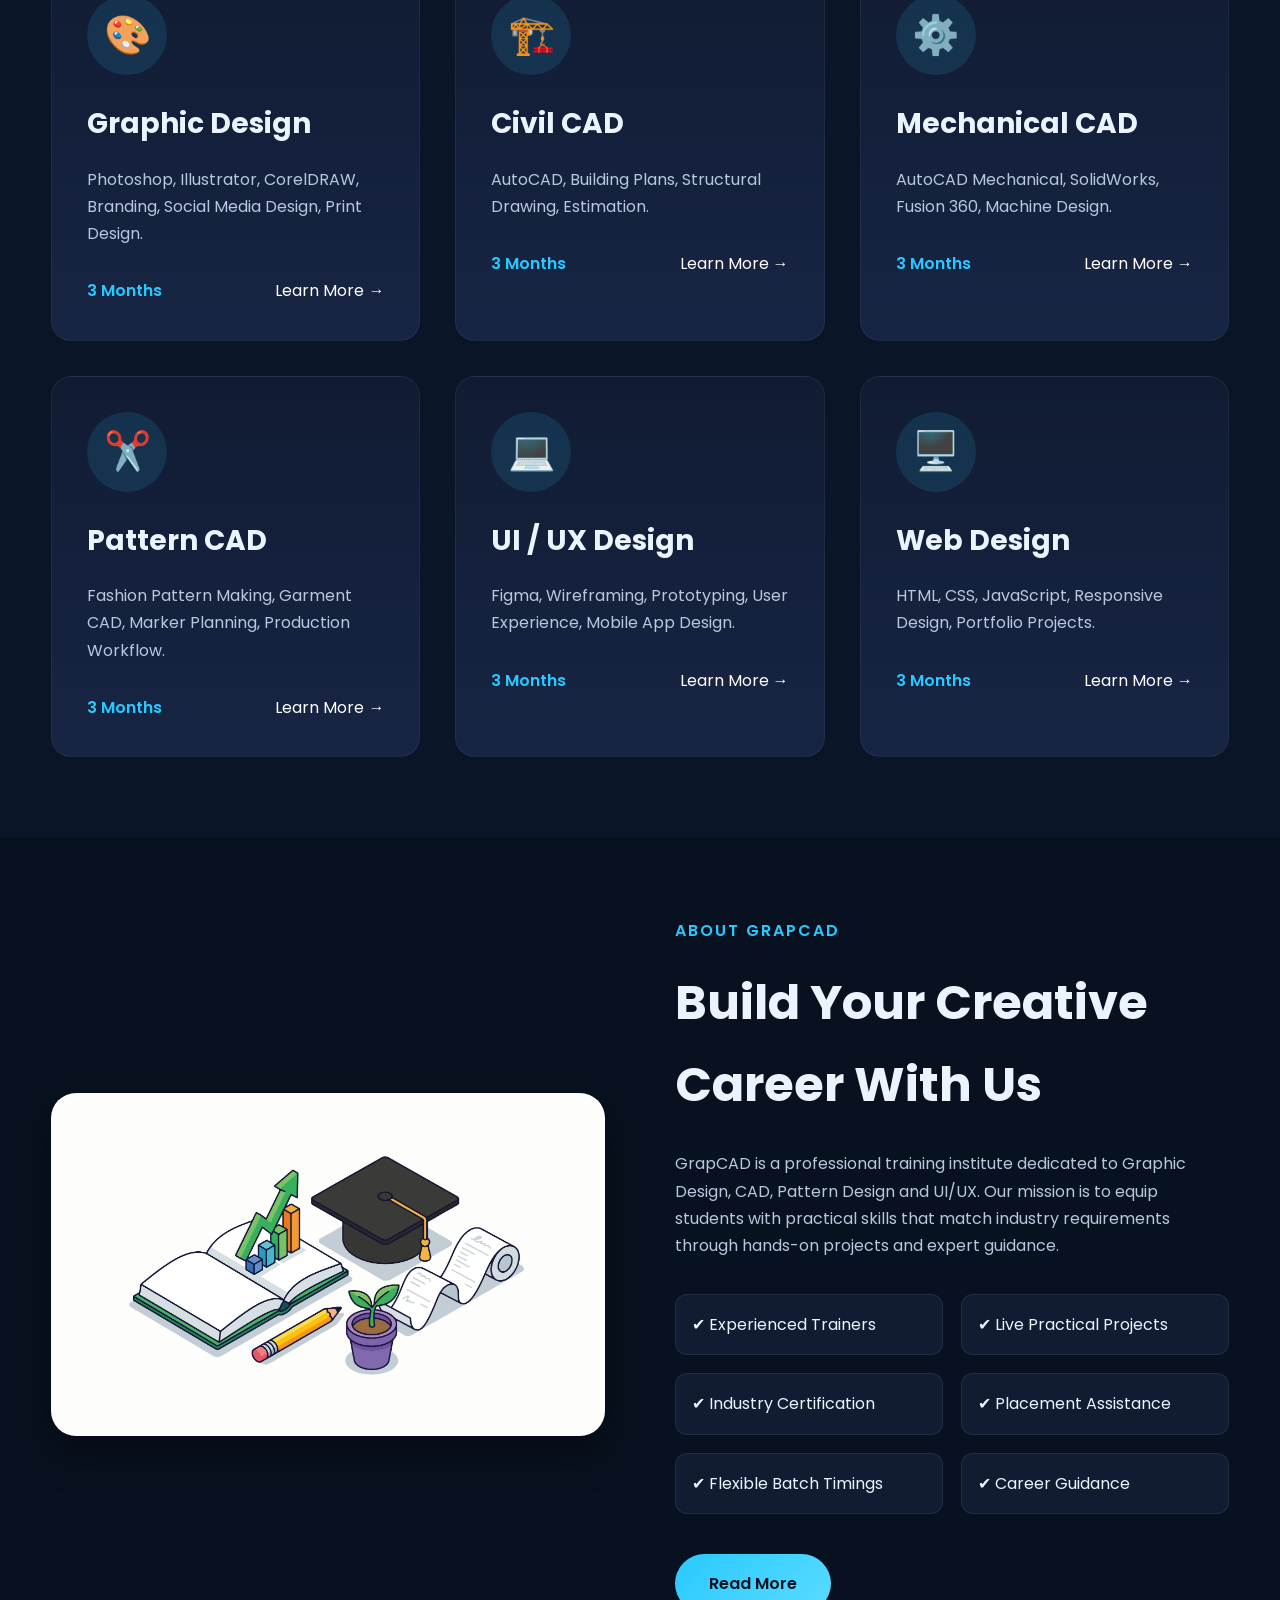
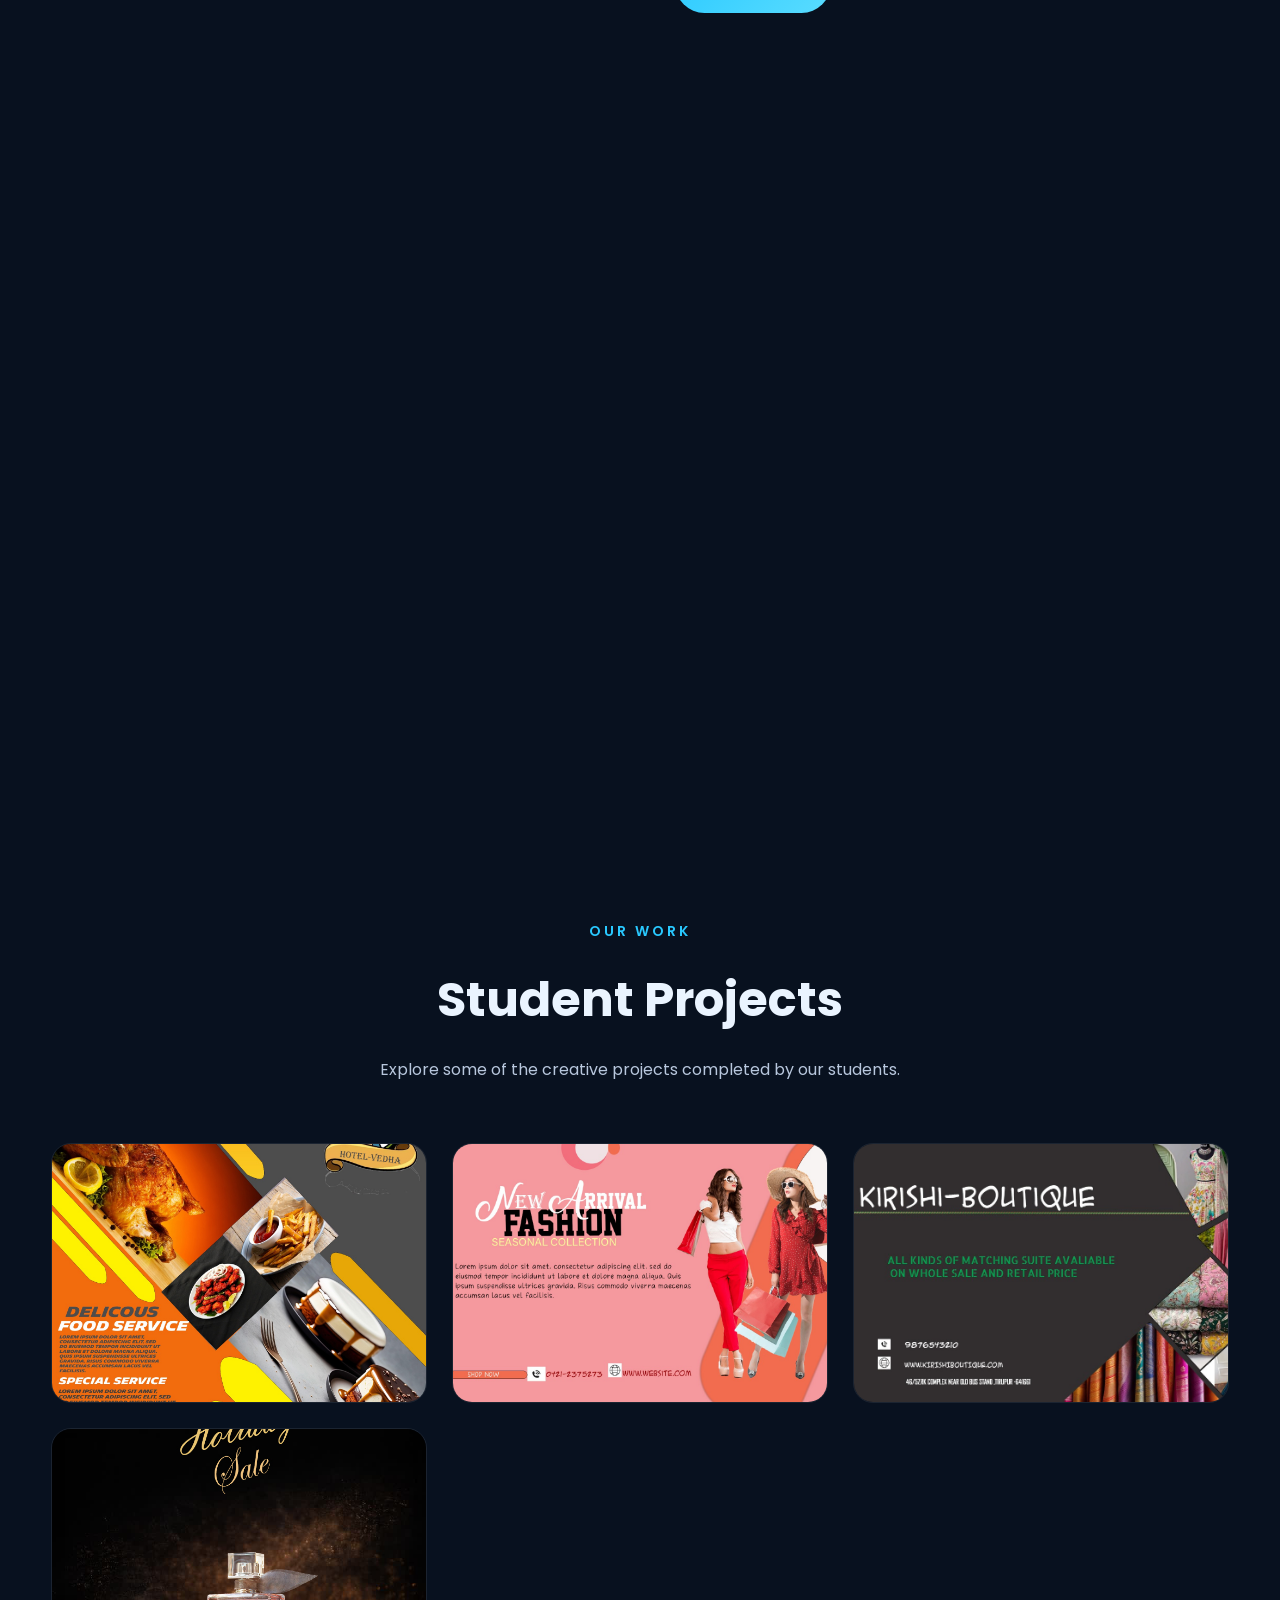
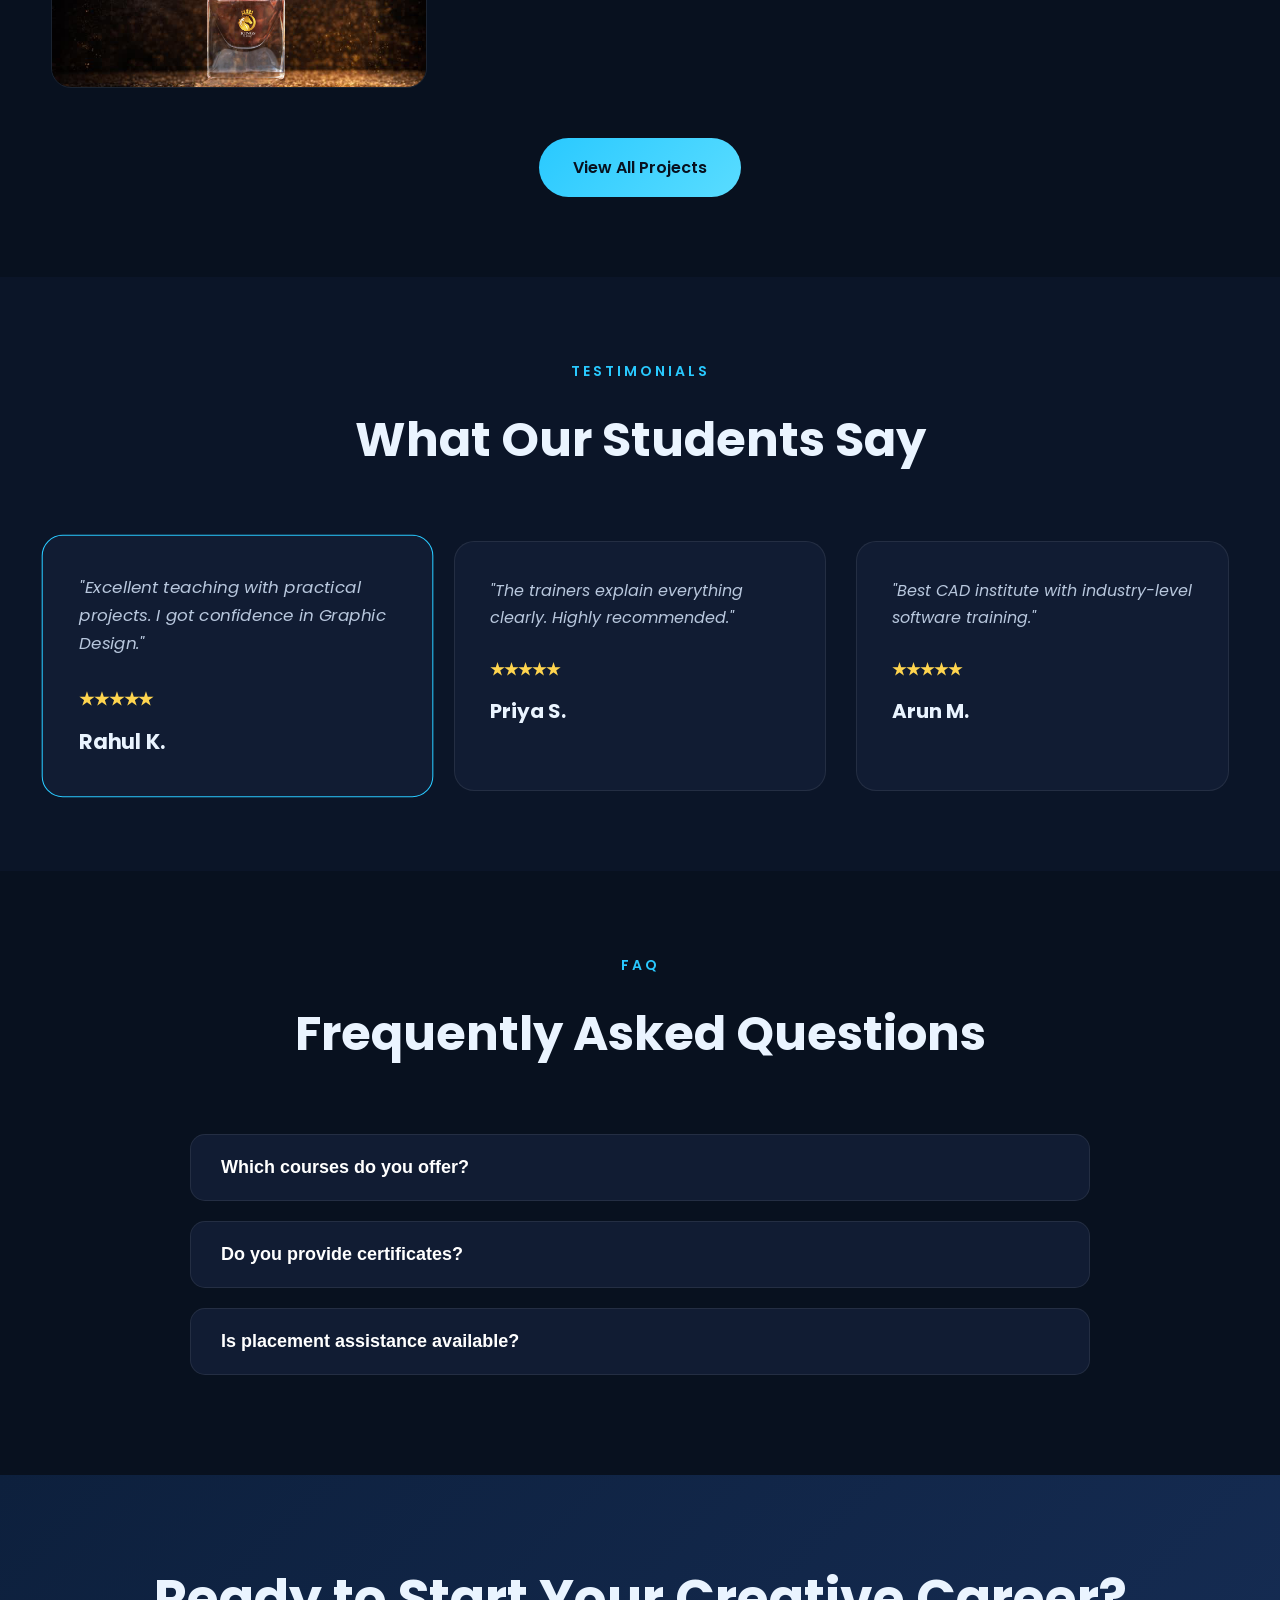
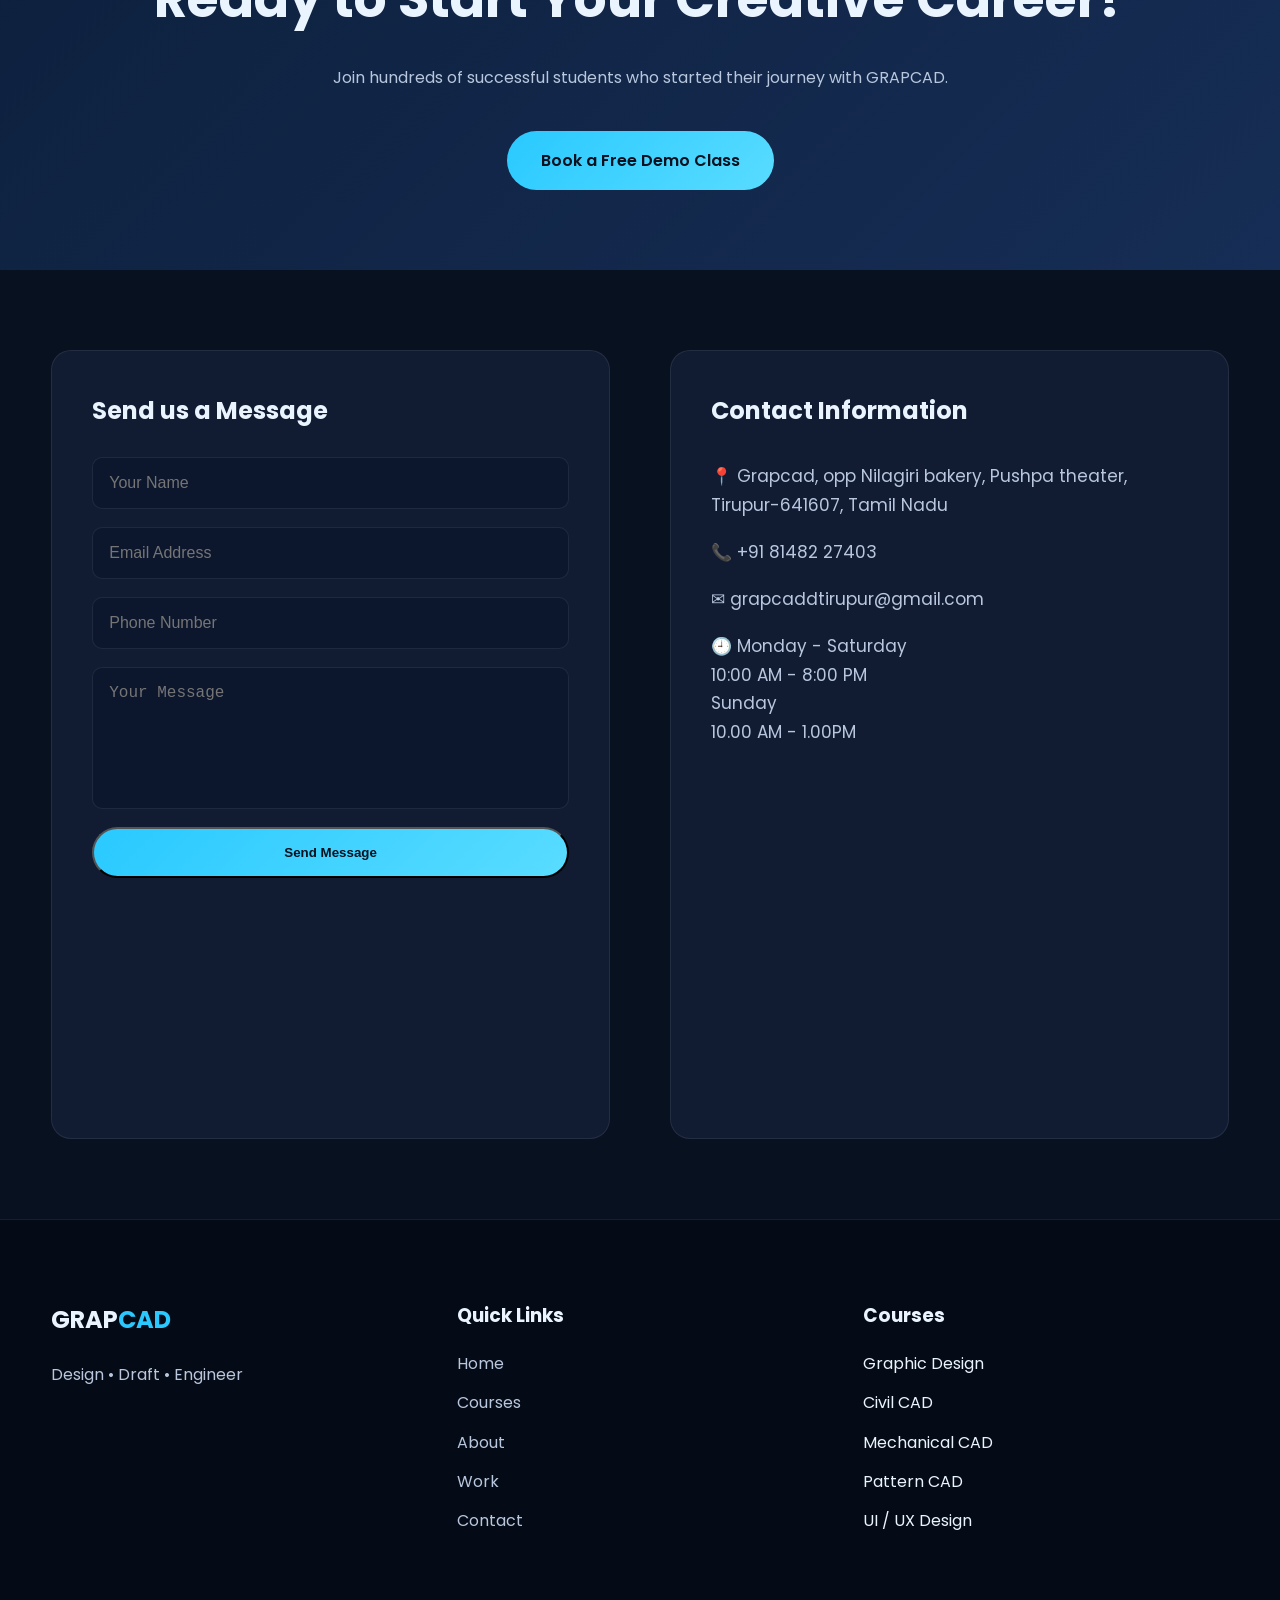
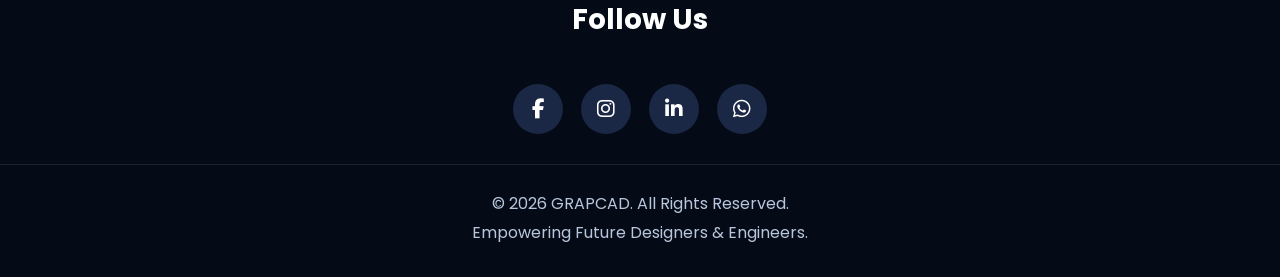
==== commit 5161f1b3: "Update index.html" ====
--- a/index.html
+++ b/index.html
@@ -869,13 +869,13 @@
 
             <form action="https://script.google.com/macros/s/AKfycbzFoF3IHATONH8LBt6lUO1J2F6C-p0huWiokPfB-b7rVX4iJcWDEzcZSNH7IVphZMGX/exec" method="POST">
 
-              <input type="text" placeholder="Your Name">
-
-              <input type="email" placeholder="Email Address">
-
-              <input type="tel" placeholder="Phone Number">
-
-              <textarea rows="6" placeholder="Your Message"></textarea>
+<input type="text" name="name" placeholder="Your Name" required>
+
+<input type="email" name="email" placeholder="Email Address" required>
+
+<input type="tel" name="phone" placeholder="Phone Number">
+
+<textarea name="message" rows="6" placeholder="Your Message" required></textarea>
 
               <button type="submit" class="primary-btn">
 
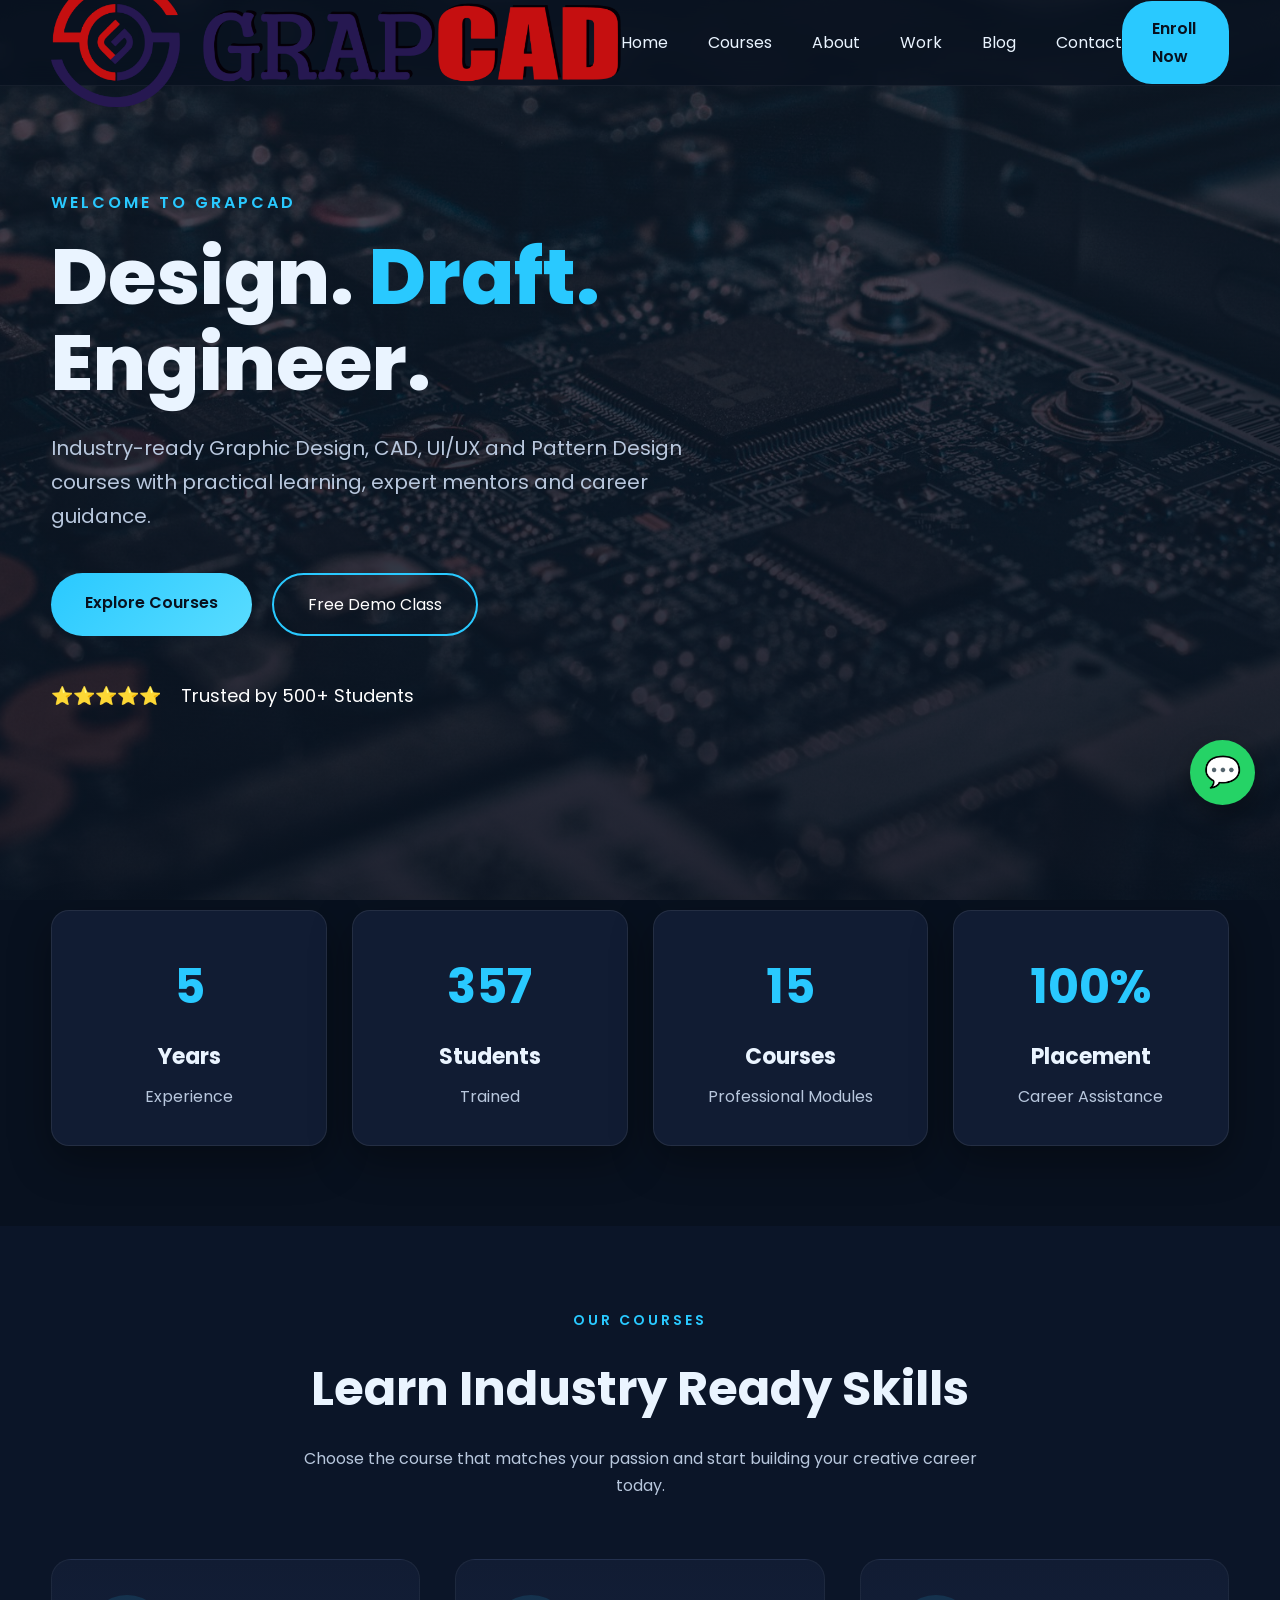
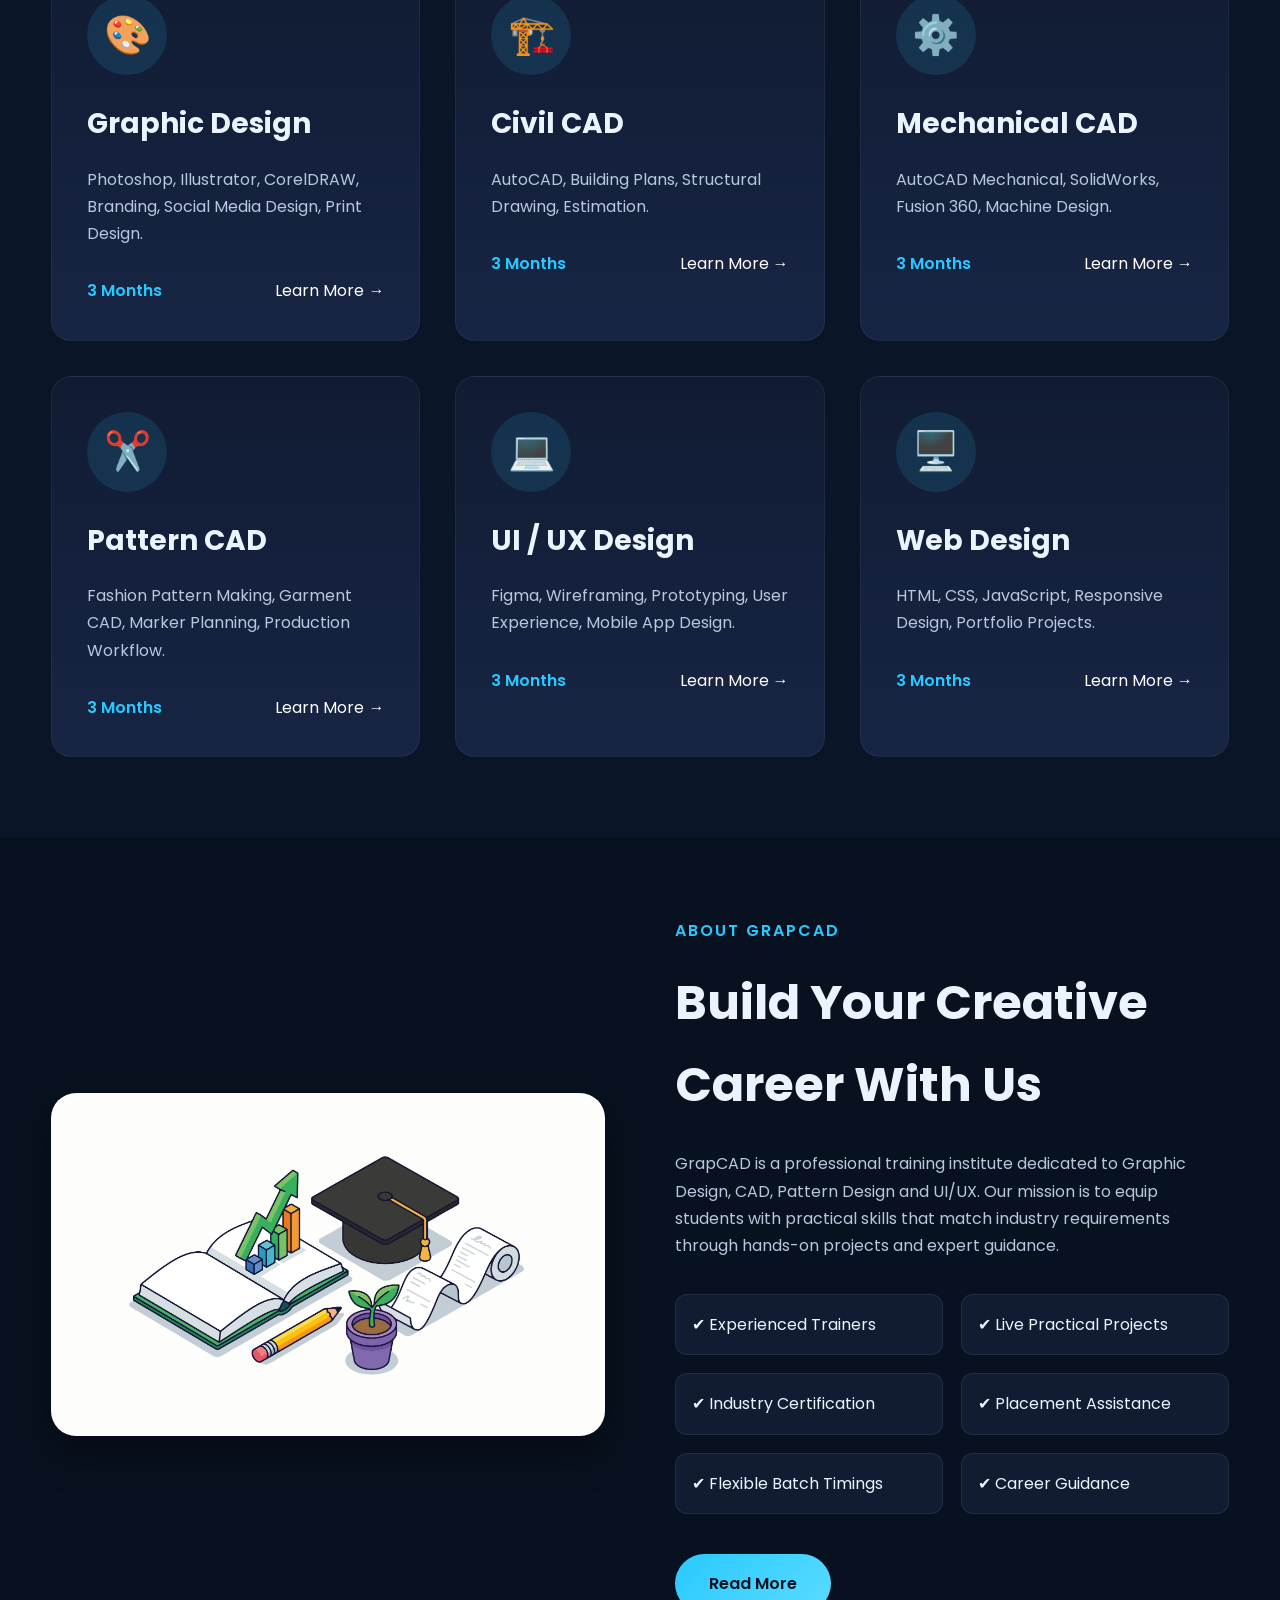
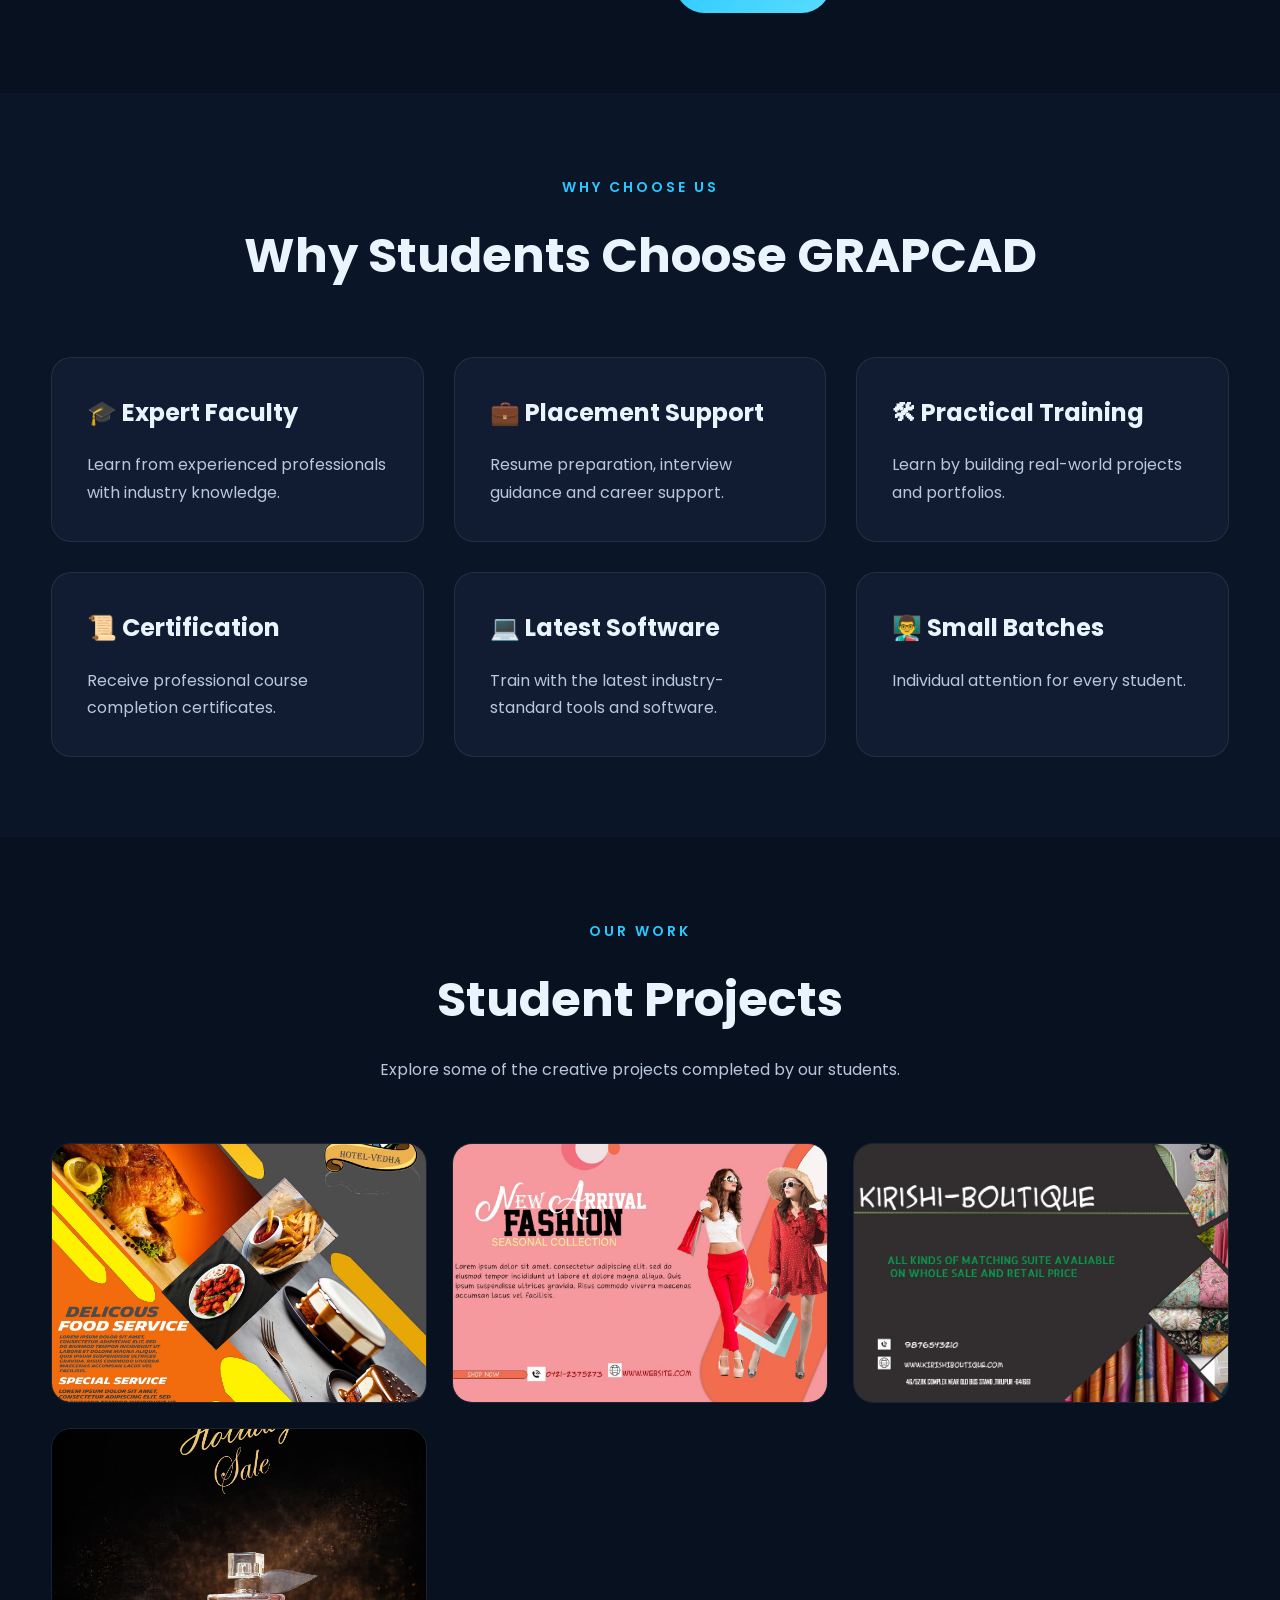
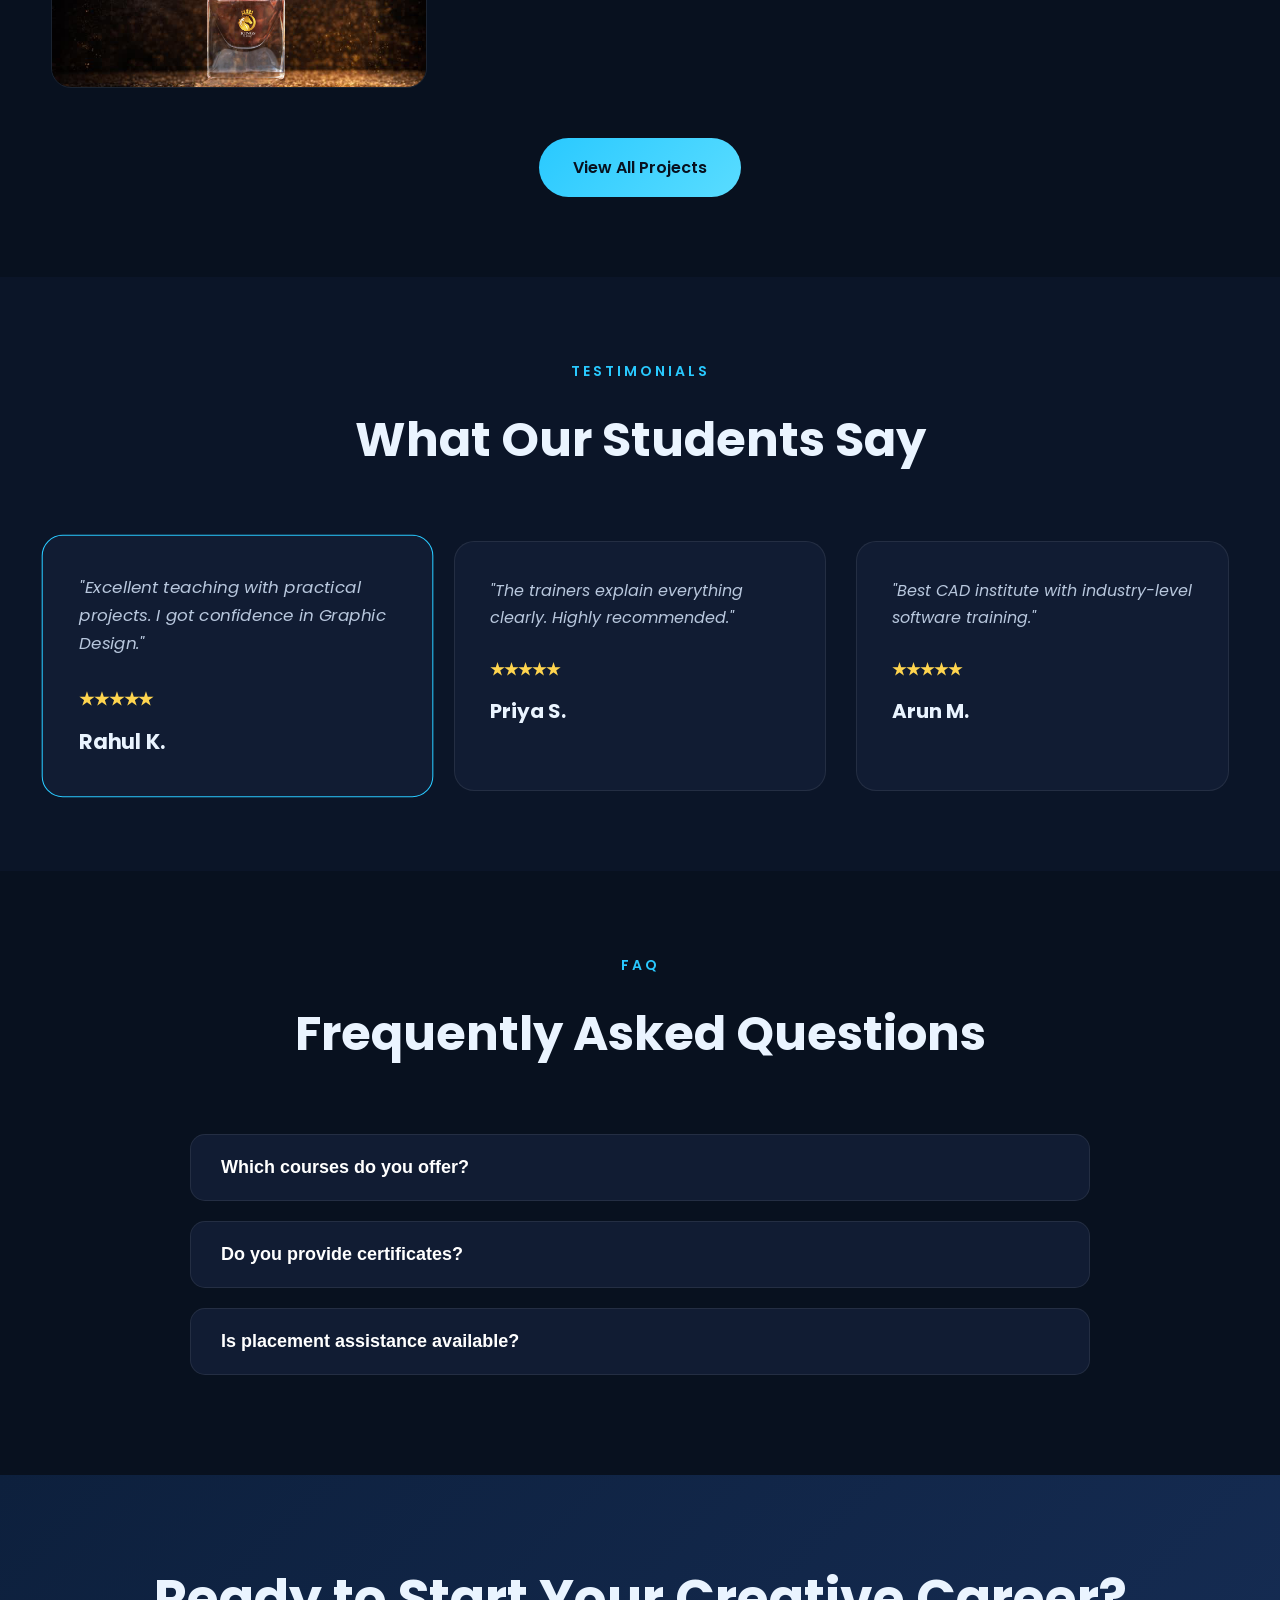
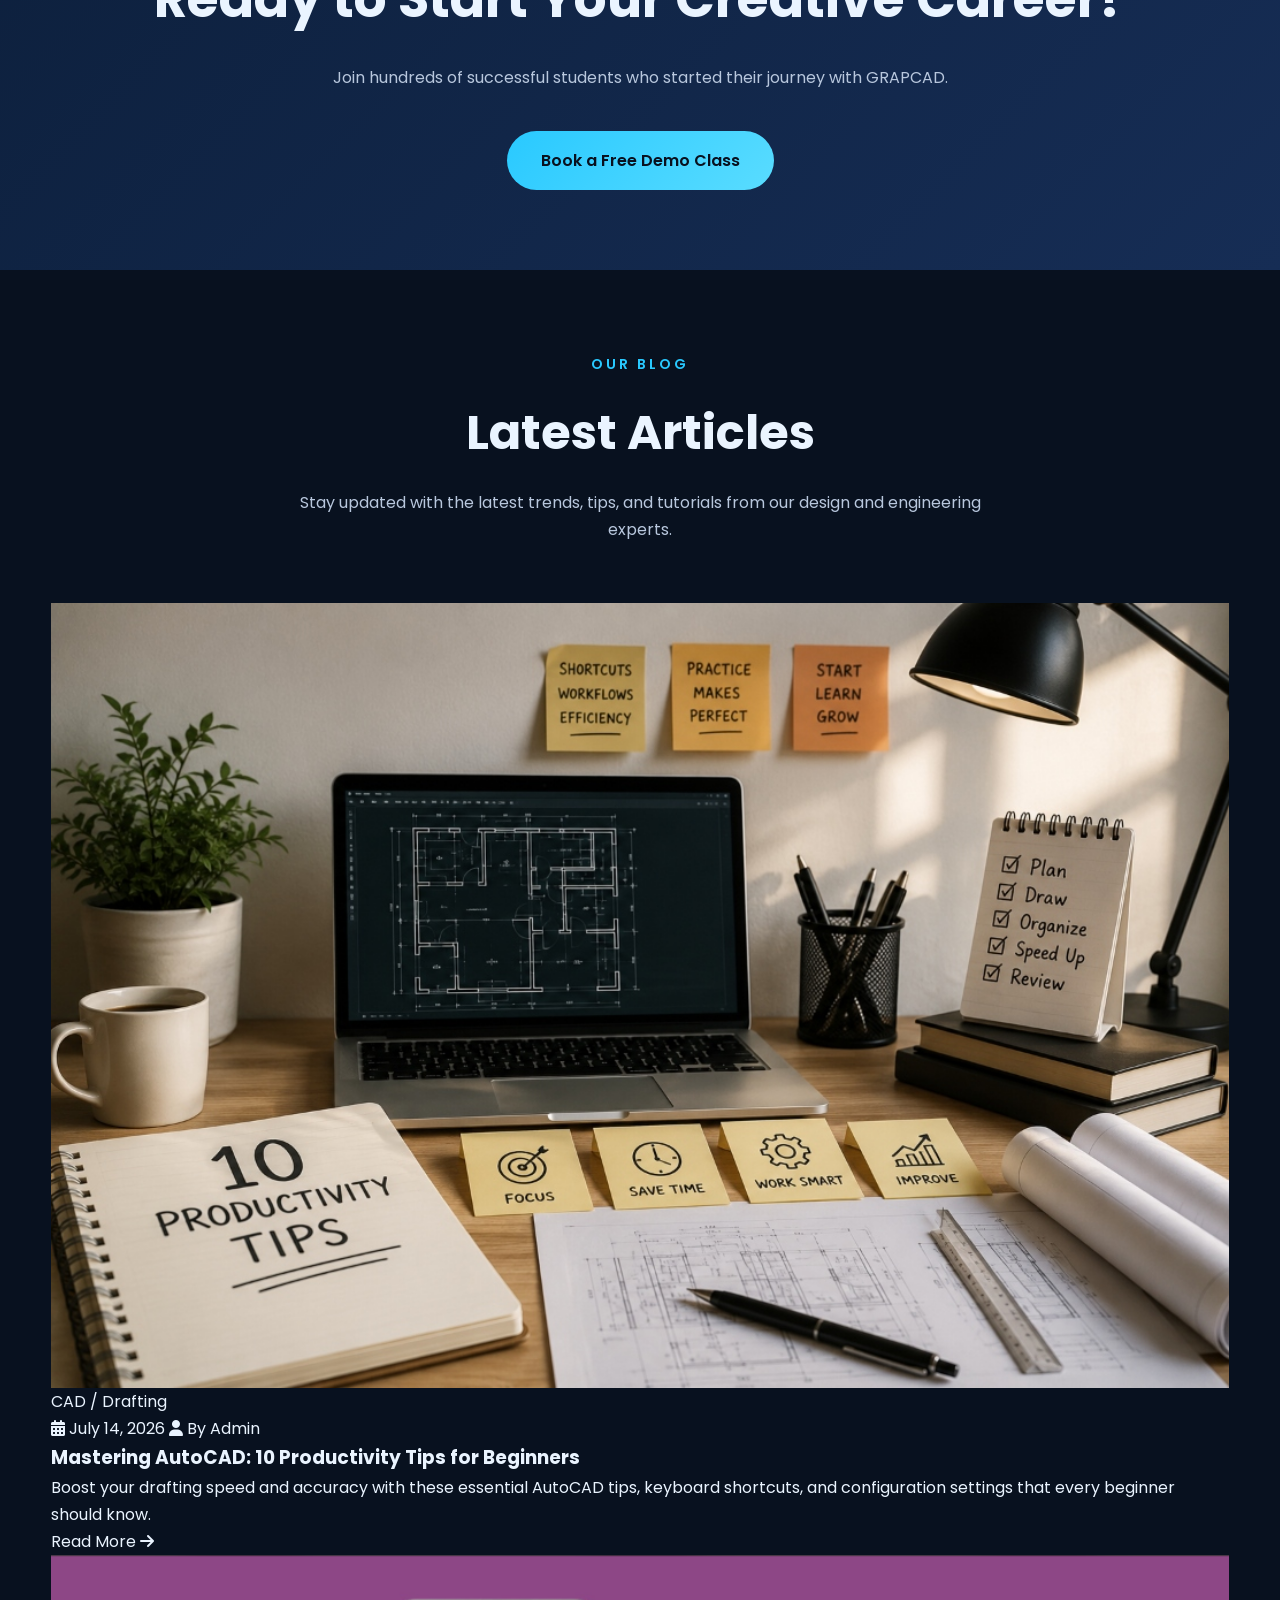
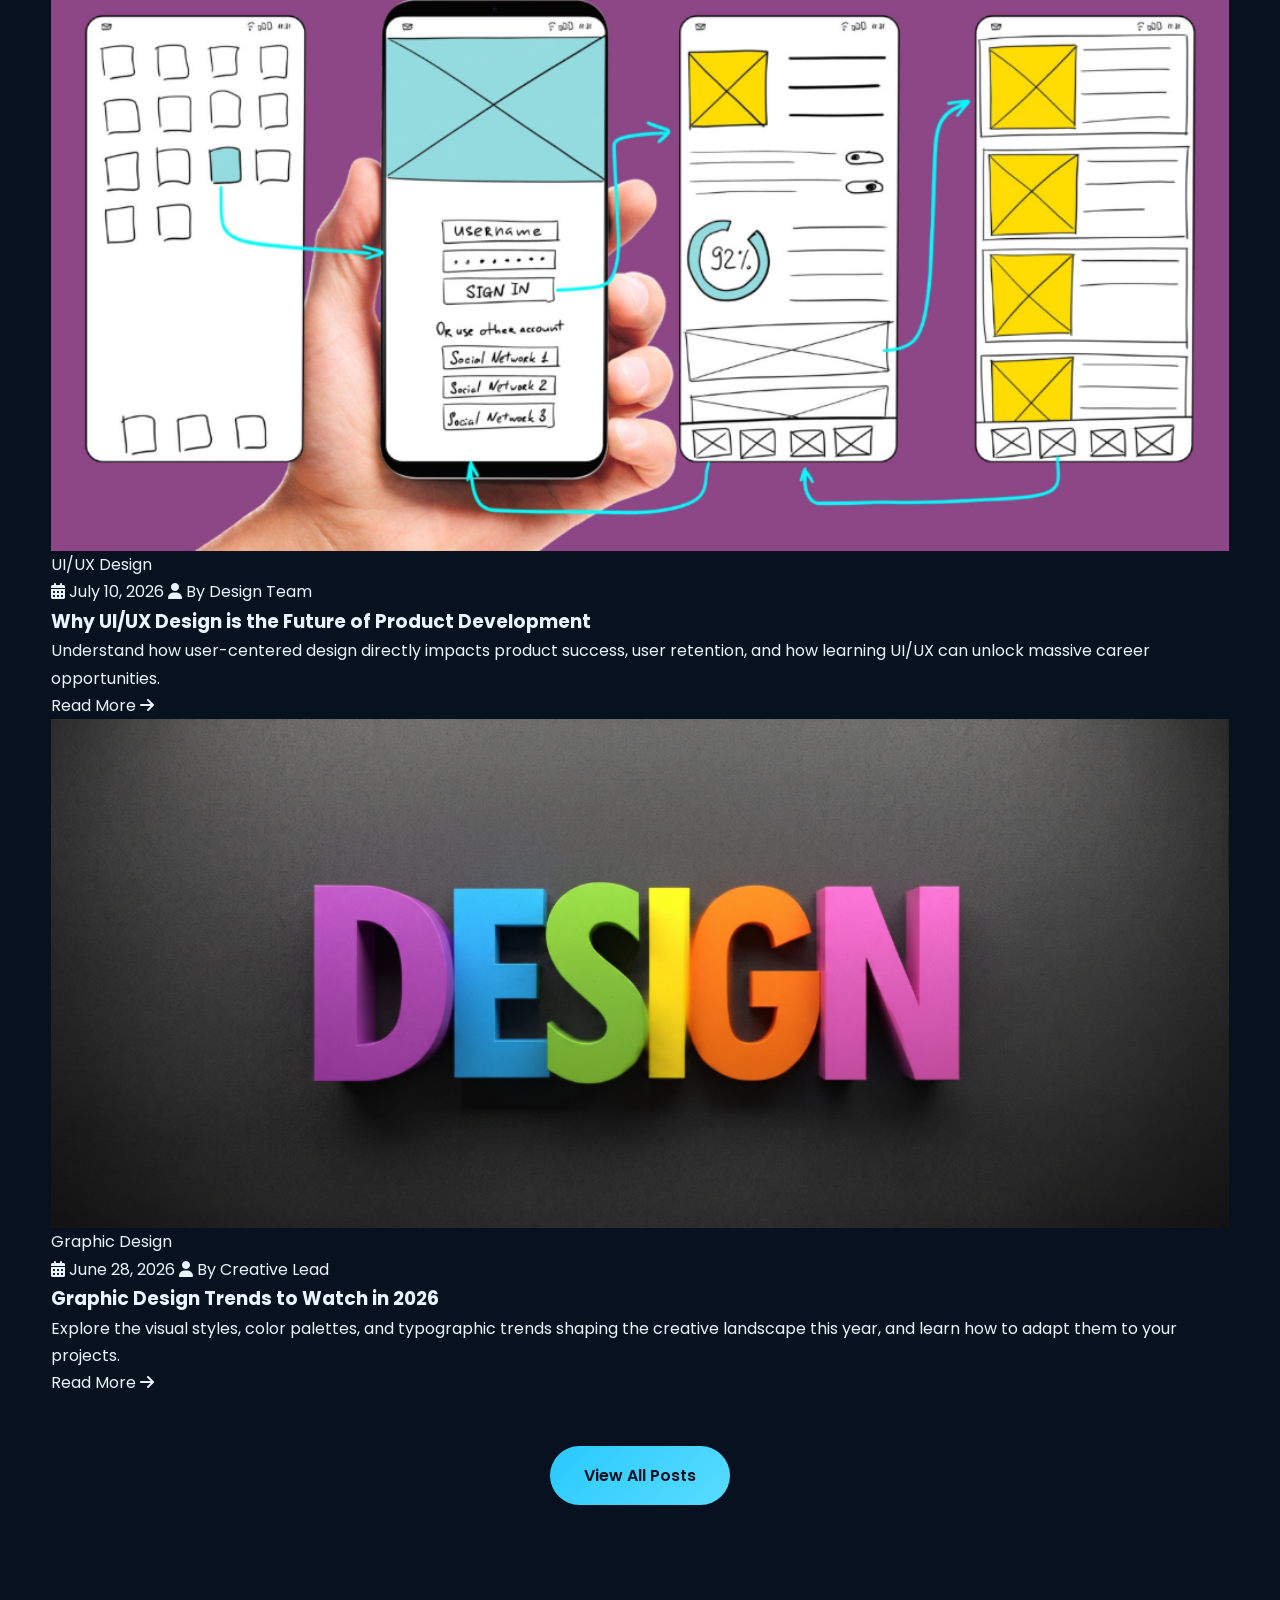
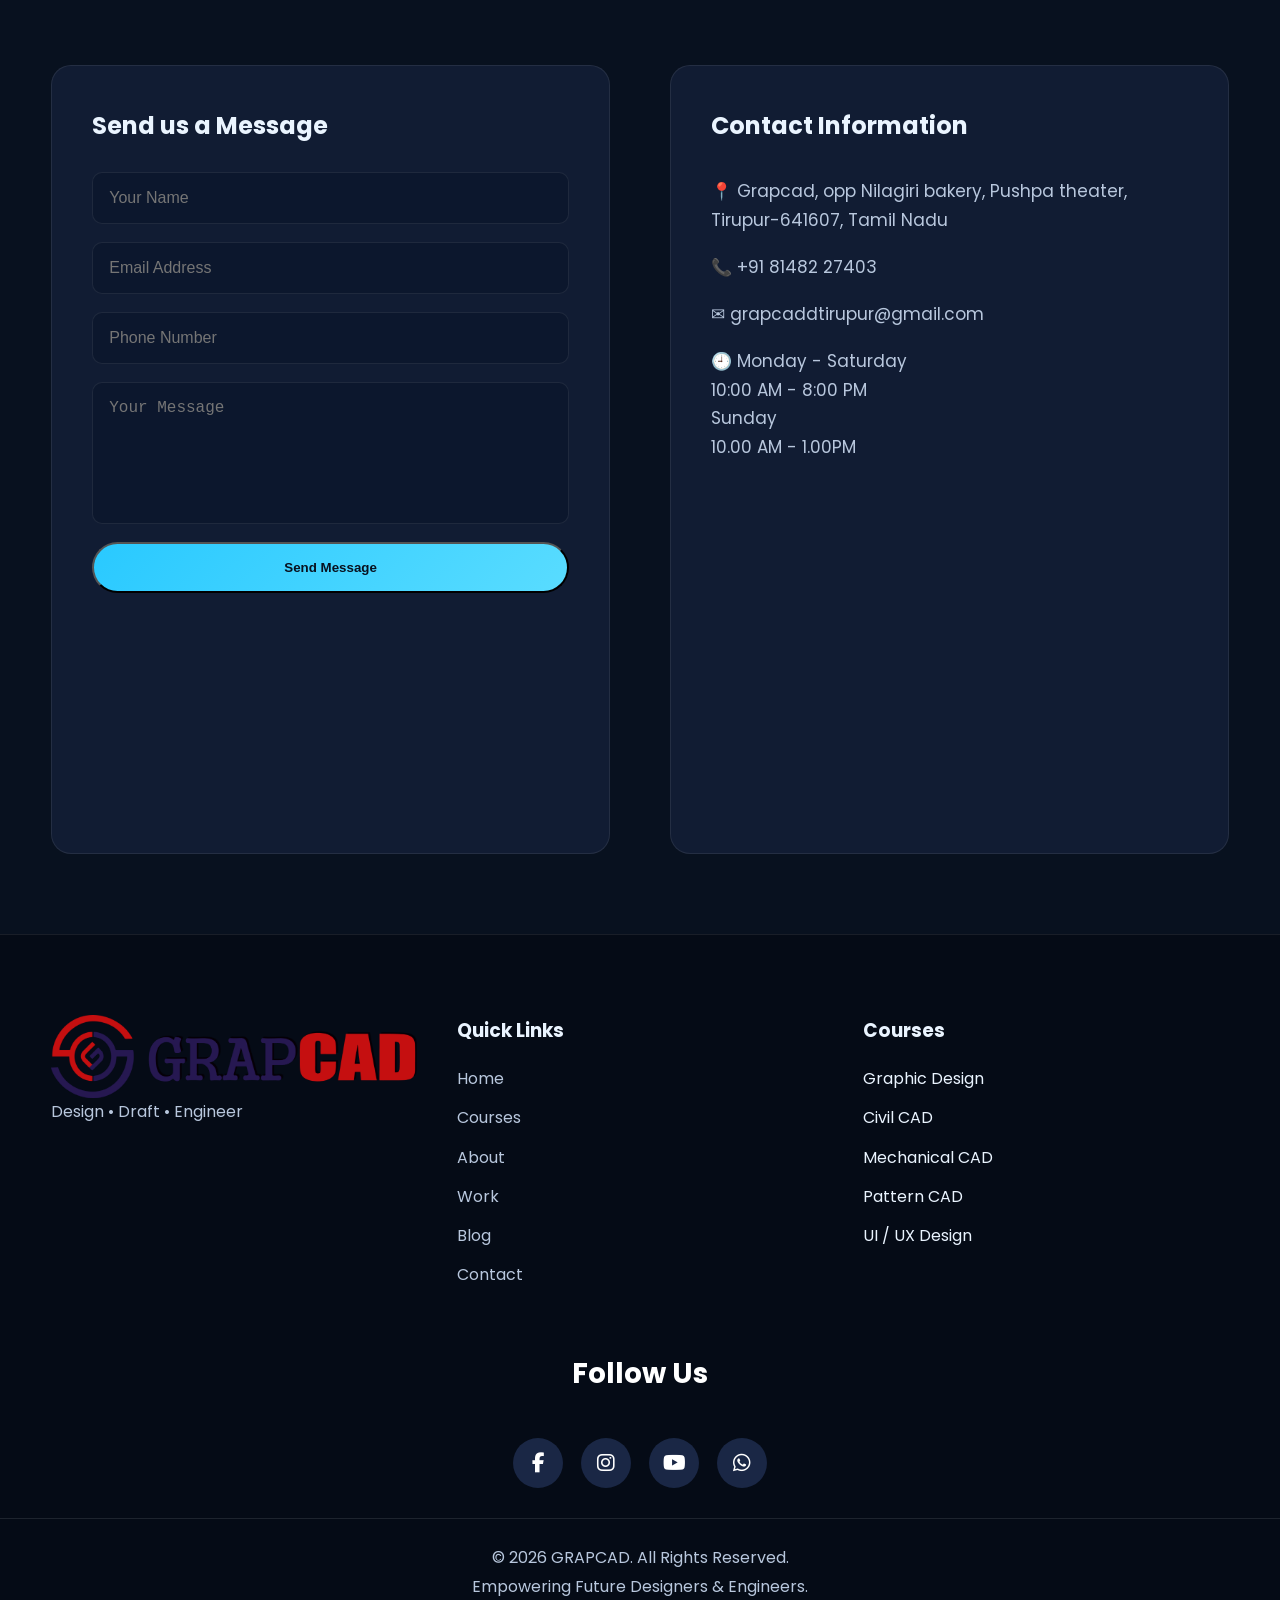
==== commit e8e42727: "an" ====
--- a/index.html
+++ b/index.html
@@ -7,6 +7,7 @@
 
     <meta charset="UTF-8">
     <meta name="viewport" content="width=device-width, initial-scale=1.0">
+    <link rel="icon" type="image/png" href="images/favicon.png">
 <meta name="google-site-verification" content="B4zG6x2_X2iM2mvHOHN37qR_ldx0AkZWP9bNMpnsEqk" />
     <title>GRAPCAD | Design • Draft • Engineer</title>
 
@@ -35,9 +36,7 @@
 
 <body>
 
-<!-- Scroll Progress -->
-
-<div id="progress-bar"></div>
+
 
 <!-- Loader -->
 
@@ -56,9 +55,7 @@
     <div class="container nav-container">
 
         <a href="index.html" class="logo">
-
-            GRAP<span>CAD</span>
-
+            <img src="images/logo.png" alt="GRAPCAD Logo">
         </a>
 
         <nav>
@@ -72,6 +69,8 @@
                 <li><a href="#about">About</a></li>
 
                 <li><a href="#gallery">Work</a></li>
+
+                <li><a href="blog.html">Blog</a></li>
 
                 <li><a href="#contact">Contact</a></li>
 
@@ -850,6 +849,97 @@
           Book a Free Demo Class
 
       </a>
+
+  </div>
+
+</section>
+
+
+
+<!-- ================= LATEST BLOG ================= -->
+
+<section id="blog" class="blog">
+
+  <div class="container">
+
+      <div class="section-heading">
+
+          <span>OUR BLOG</span>
+
+          <h2>Latest Articles</h2>
+
+          <p>
+              Stay updated with the latest trends, tips, and tutorials from our design and engineering experts.
+          </p>
+
+      </div>
+
+      <div class="blog-grid">
+
+          <!-- Post 1 -->
+          <article class="blog-card">
+              <div class="blog-card-img">
+                  <img src="images/autocad-tips.jpg" alt="AutoCAD Productivity Tips">
+              </div>
+              <div class="blog-card-content">
+                  <span class="blog-badge">CAD / Drafting</span>
+                  <div class="blog-meta">
+                      <span><i class="fas fa-calendar-alt"></i> July 14, 2026</span>
+                      <span><i class="fas fa-user"></i> By Admin</span>
+                  </div>
+                  <h3><a href="blog-post-autocad.html">Mastering AutoCAD: 10 Productivity Tips for Beginners</a></h3>
+                  <p>
+                      Boost your drafting speed and accuracy with these essential AutoCAD tips, keyboard shortcuts, and configuration settings that every beginner should know.
+                  </p>
+                  <a href="blog-post-autocad.html" class="blog-readmore">Read More <i class="fas fa-arrow-right"></i></a>
+              </div>
+          </article>
+
+          <!-- Post 2 -->
+          <article class="blog-card">
+              <div class="blog-card-img">
+                  <img src="images/uiux-wireframe.png" alt="Why UI/UX Design is the Future">
+              </div>
+              <div class="blog-card-content">
+                  <span class="blog-badge">UI/UX Design</span>
+                  <div class="blog-meta">
+                      <span><i class="fas fa-calendar-alt"></i> July 10, 2026</span>
+                      <span><i class="fas fa-user"></i> By Design Team</span>
+                  </div>
+                  <h3><a href="blog-post-uiux.html">Why UI/UX Design is the Future of Product Development</a></h3>
+                  <p>
+                      Understand how user-centered design directly impacts product success, user retention, and how learning UI/UX can unlock massive career opportunities.
+                  </p>
+                  <a href="blog-post-uiux.html" class="blog-readmore">Read More <i class="fas fa-arrow-right"></i></a>
+              </div>
+          </article>
+
+          <!-- Post 3 -->
+          <article class="blog-card">
+              <div class="blog-card-img">
+                  <img src="images/graphic-design-trends.png" alt="Graphic Design Trends to Watch">
+              </div>
+              <div class="blog-card-content">
+                  <span class="blog-badge">Graphic Design</span>
+                  <div class="blog-meta">
+                      <span><i class="fas fa-calendar-alt"></i> June 28, 2026</span>
+                      <span><i class="fas fa-user"></i> By Creative Lead</span>
+                  </div>
+                  <h3><a href="blog-post-graphicdesign.html">Graphic Design Trends to Watch in 2026</a></h3>
+                  <p>
+                      Explore the visual styles, color palettes, and typographic trends shaping the creative landscape this year, and learn how to adapt them to your projects.
+                  </p>
+                  <a href="blog-post-graphicdesign.html" class="blog-readmore">Read More <i class="fas fa-arrow-right"></i></a>
+              </div>
+          </article>
+
+      </div>
+
+      <div class="center-btn">
+          <a href="blog.html" class="primary-btn">
+              View All Posts
+          </a>
+      </div>
 
   </div>
 
@@ -952,7 +1042,9 @@
 
       <div>
 
-          <h2>GRAP<span>CAD</span></h2>
+          <a href="index.html" class="logo" style="margin-bottom: 20px;">
+              <img src="images/logo.png" alt="GRAPCAD Logo">
+          </a>
 
           <p>Design • Draft • Engineer</p>
 
@@ -972,6 +1064,8 @@
 
               <li><a href="#gallery">Work</a></li>
 
+              <li><a href="blog.html">Blog</a></li>
+
               <li><a href="#contact">Contact</a></li>
 
           </ul>
@@ -1010,11 +1104,11 @@
 
         <a href="#"><i class="fab fa-facebook-f"></i></a>
 
-        <a href="#"><i class="fab fa-instagram"></i></a>
-
-        <a href="#"><i class="fab fa-linkedin-in"></i></a>
-
-        <a href="#"><i class="fab fa-whatsapp"></i></a>
+        <a href="https://www.instagram.com/grap__cadd/?hl=en" target="_blank"><i class="fab fa-instagram"></i></a>
+
+        <a href="https://www.youtube.com/@grapcadd" target="_blank"><i class="fab fa-youtube"></i></a>
+
+        <a href="https://wa.me/918148227403" target="_blank"><i class="fab fa-whatsapp"></i></a>
 
     </div>
 
@@ -1036,7 +1130,7 @@
 
 <!-- Floating WhatsApp -->
 
-<a href="https://wa.me/+91 8148227403"
+<a href="https://wa.me/918148227403"
 
 class="whatsapp"
 
@@ -1048,13 +1142,13 @@
 
 
 
-<!-- Back To Top -->
-
-<button id="topBtn">
-
-↑
-
-</button>
+<!-- Back To Top with Circular Progress -->
+<div id="topBtn" class="progress-wrap">
+  <svg class="progress-circle" width="100%" height="100%" viewBox="-1 -1 102 102">
+    <path class="bg-circle" d="M50,1 a49,49 0 0,1 0,98 a49,49 0 0,1 0,-98" />
+    <path class="progress-path" d="M50,1 a49,49 0 0,1 0,98 a49,49 0 0,1 0,-98" />
+  </svg>
+</div>
 
 
 
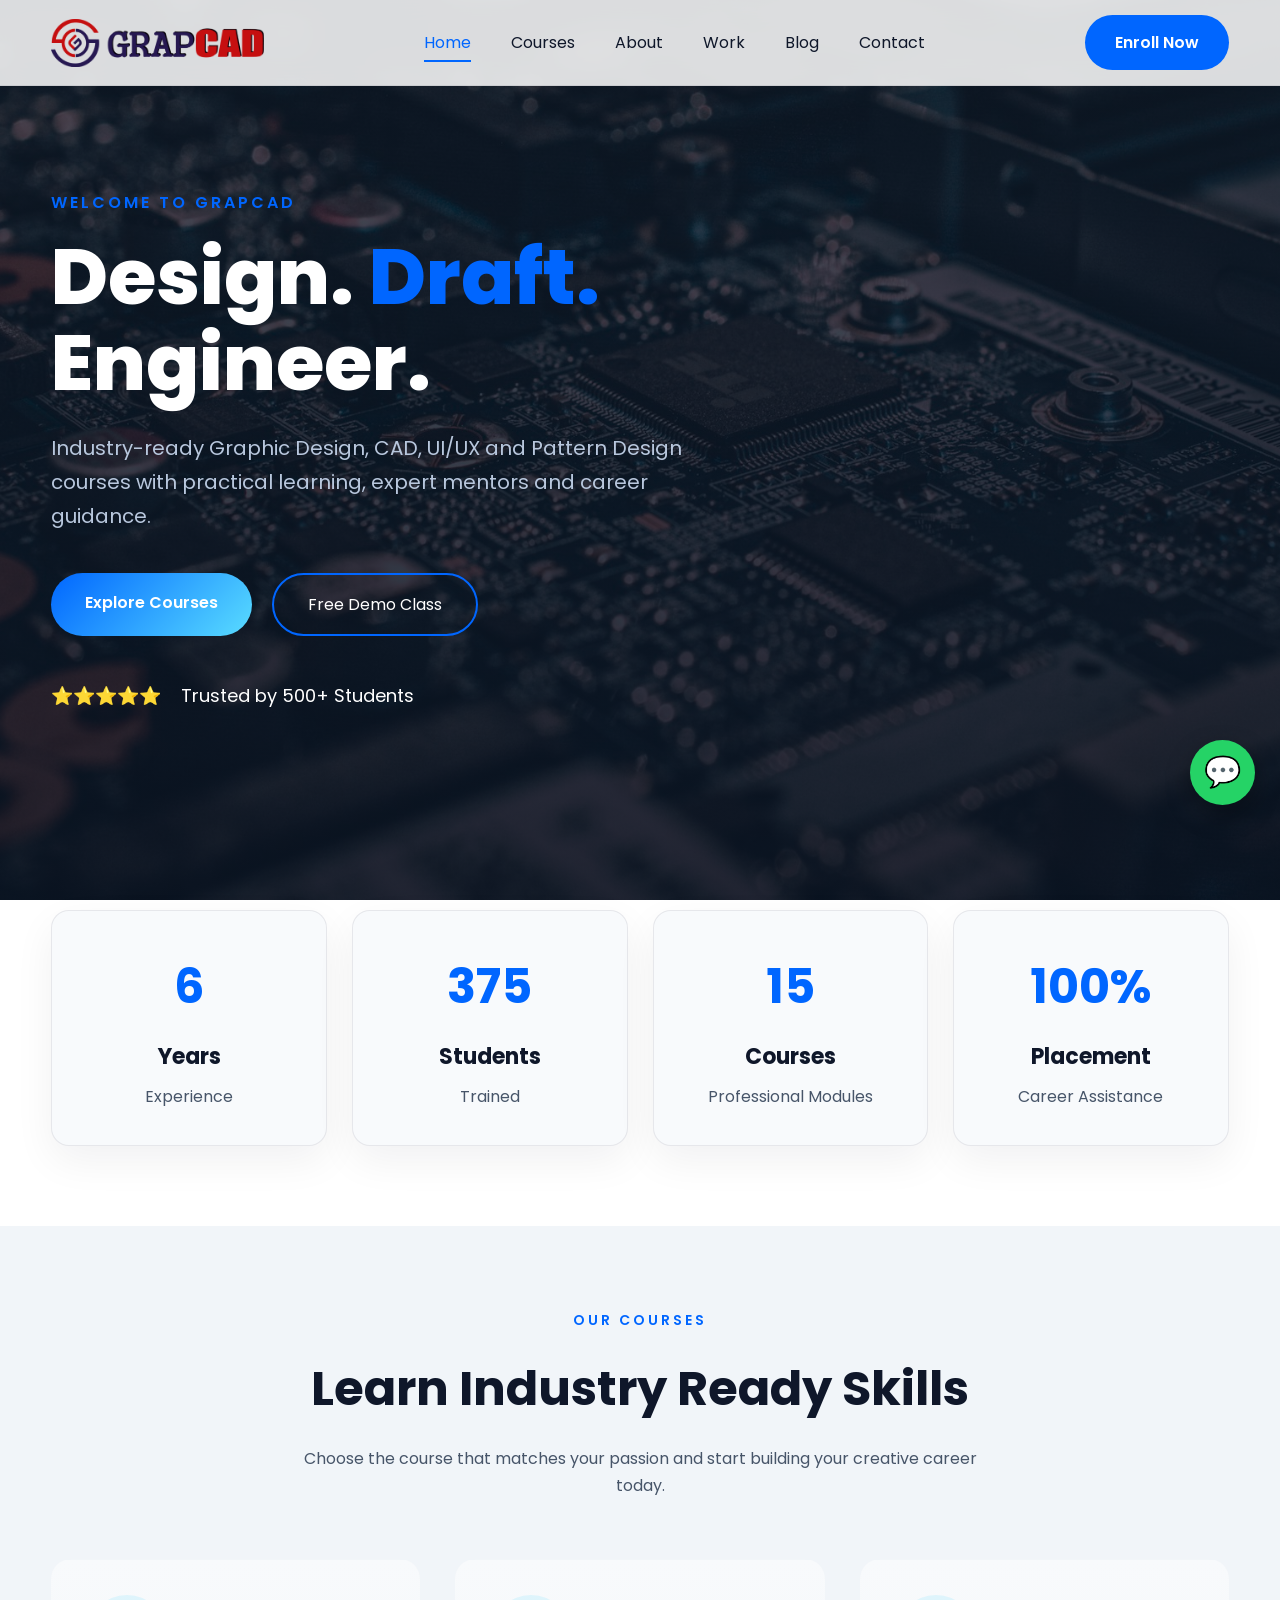
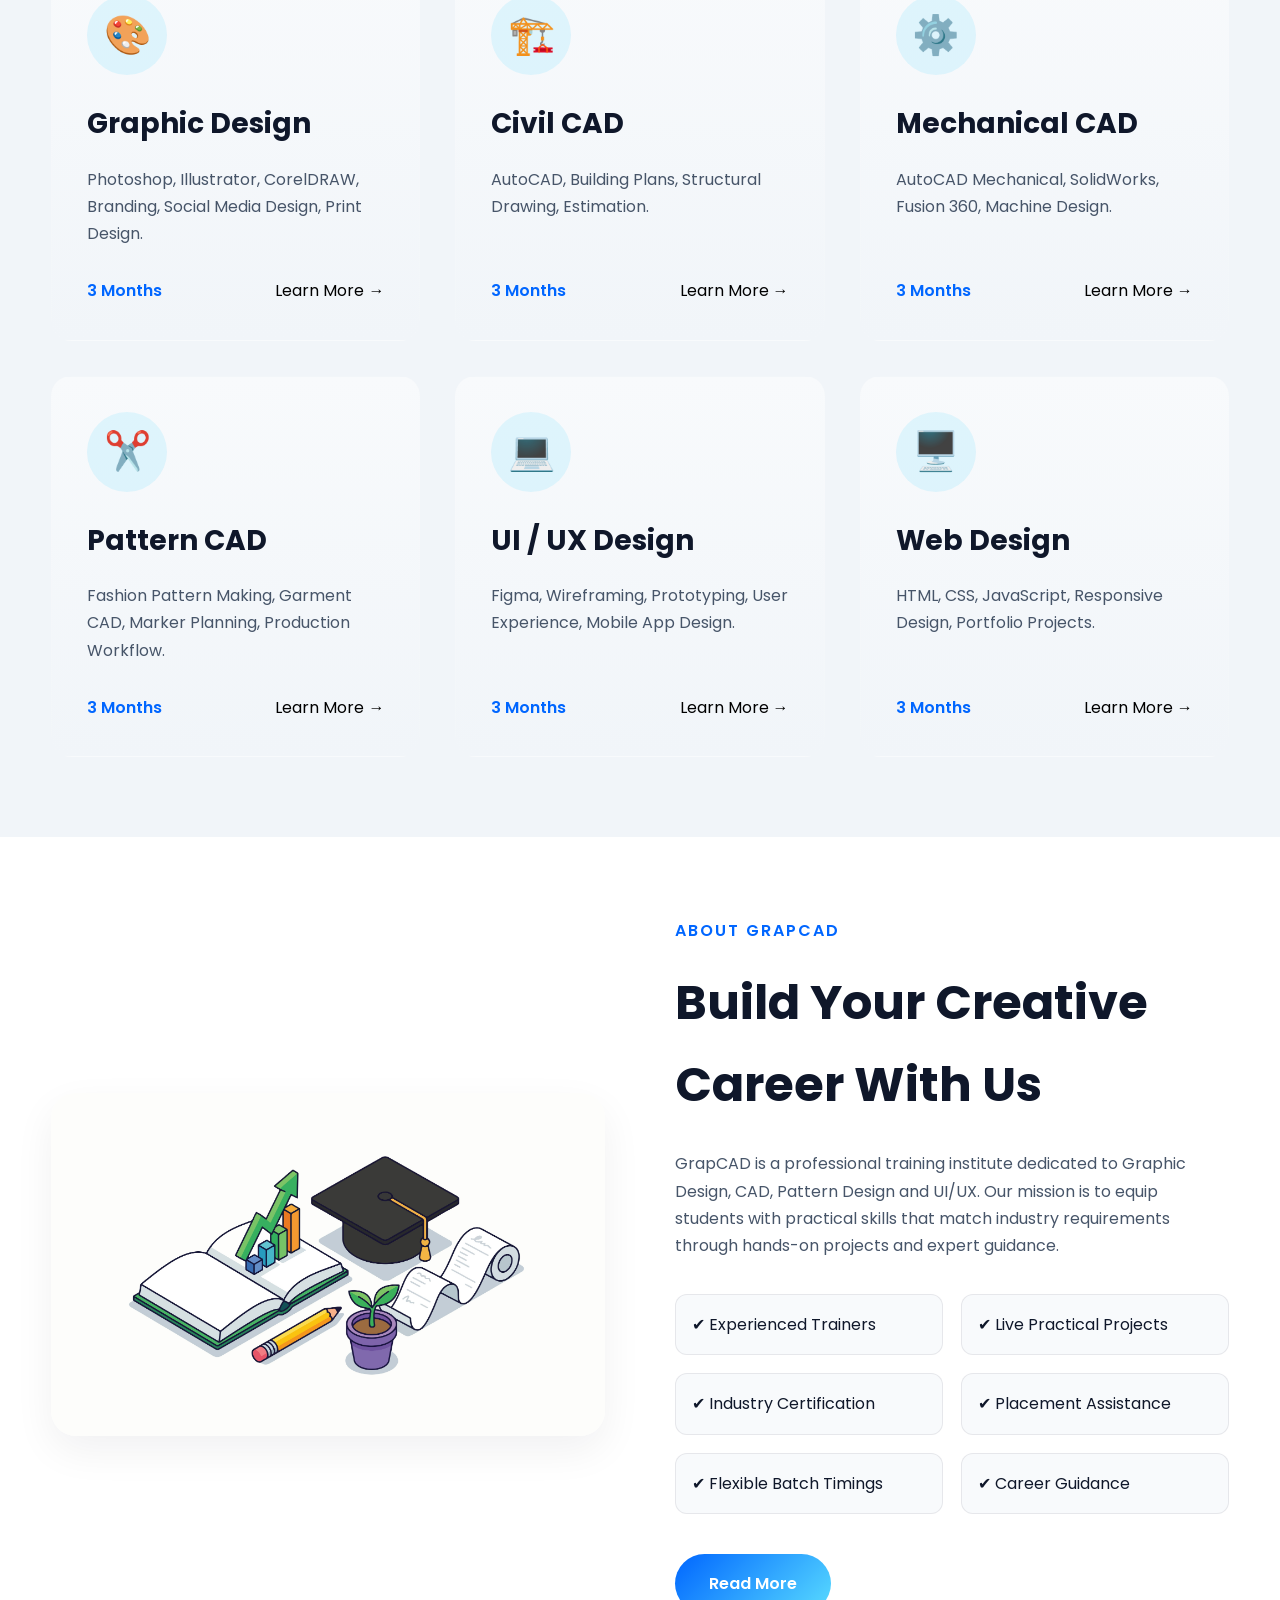
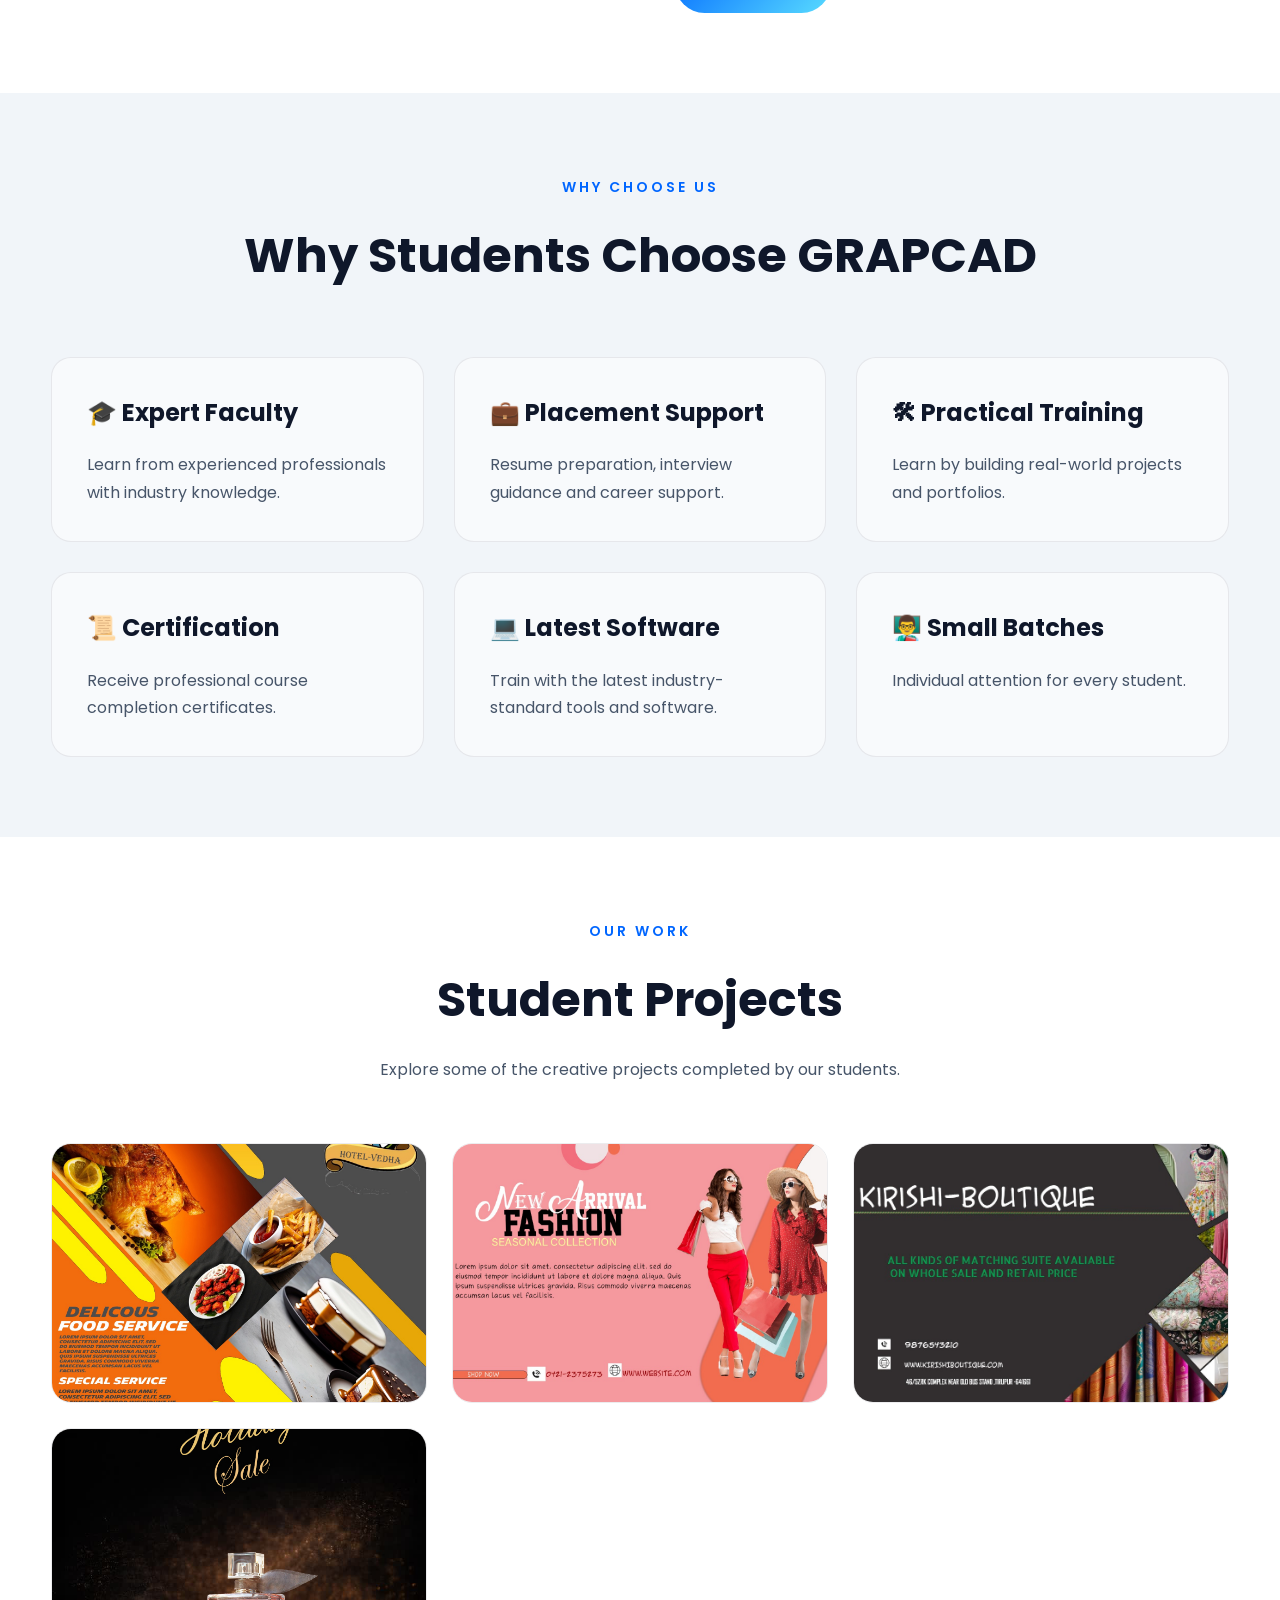
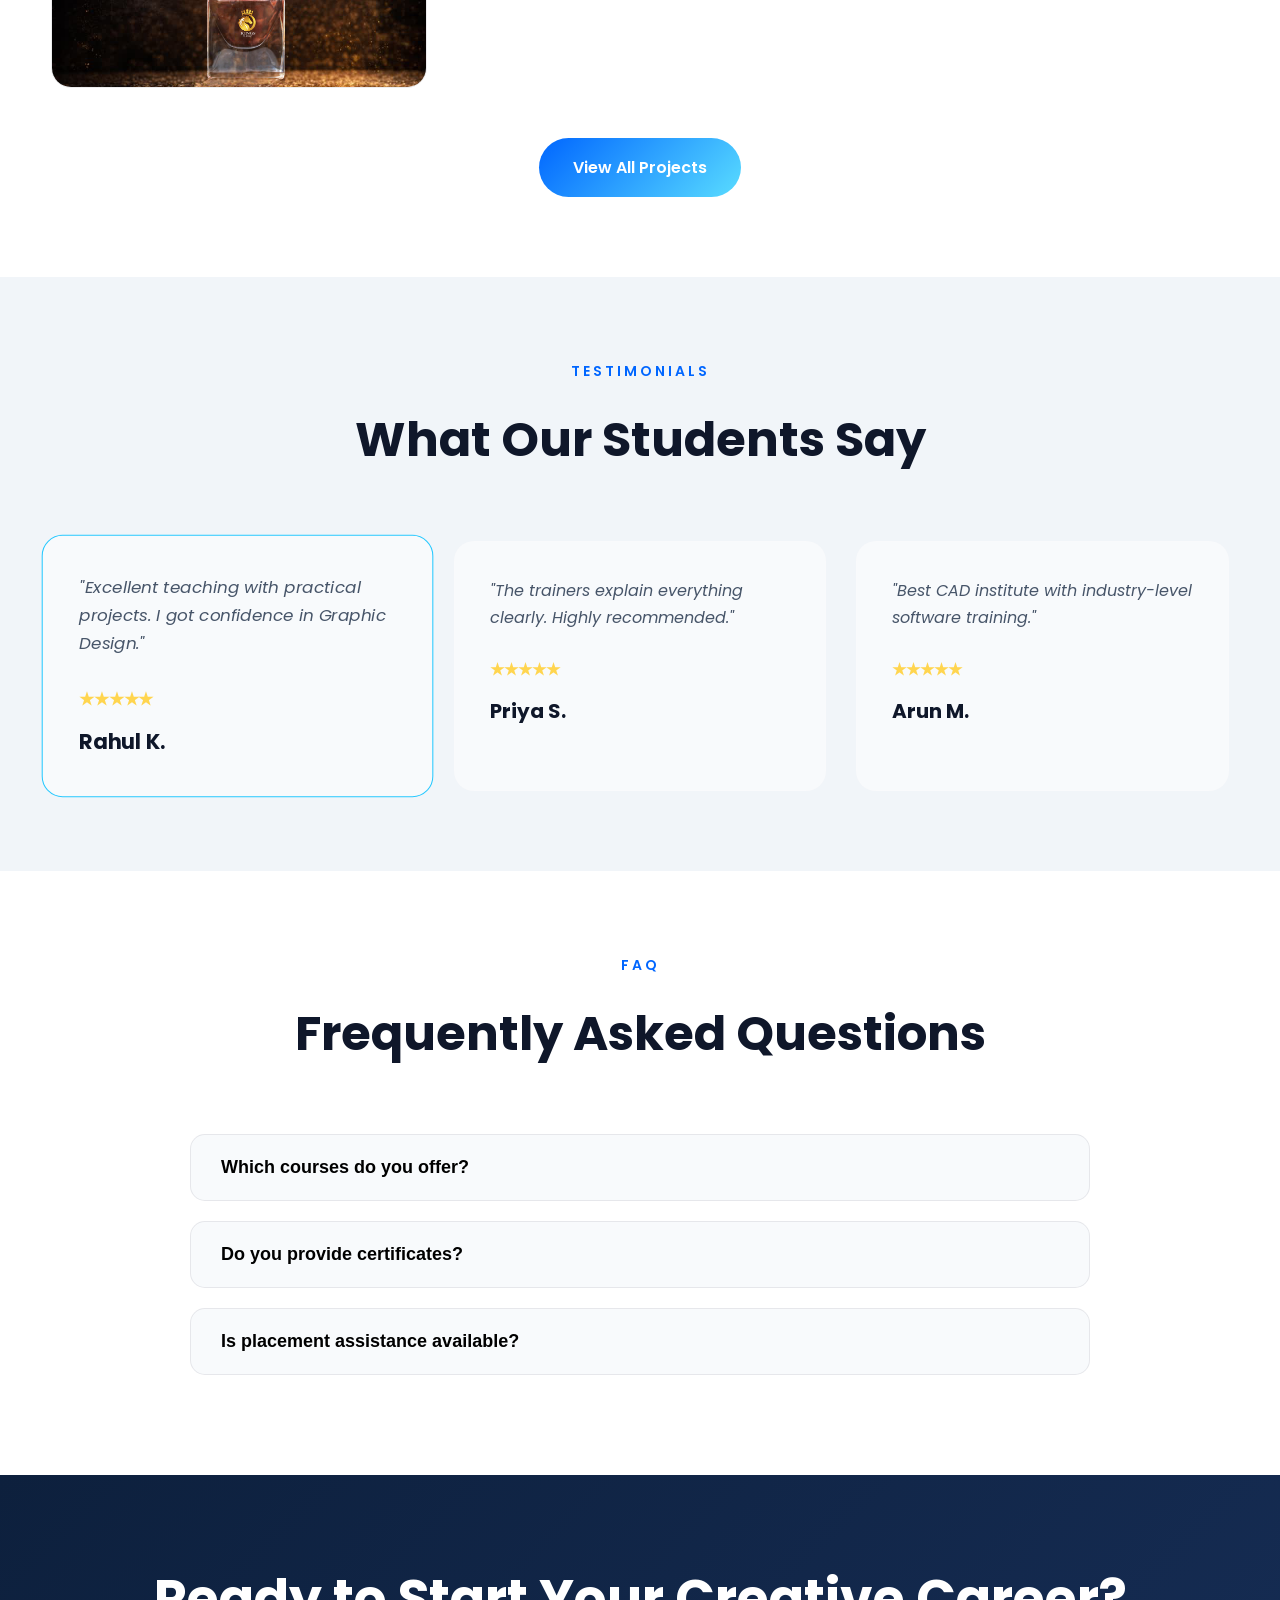
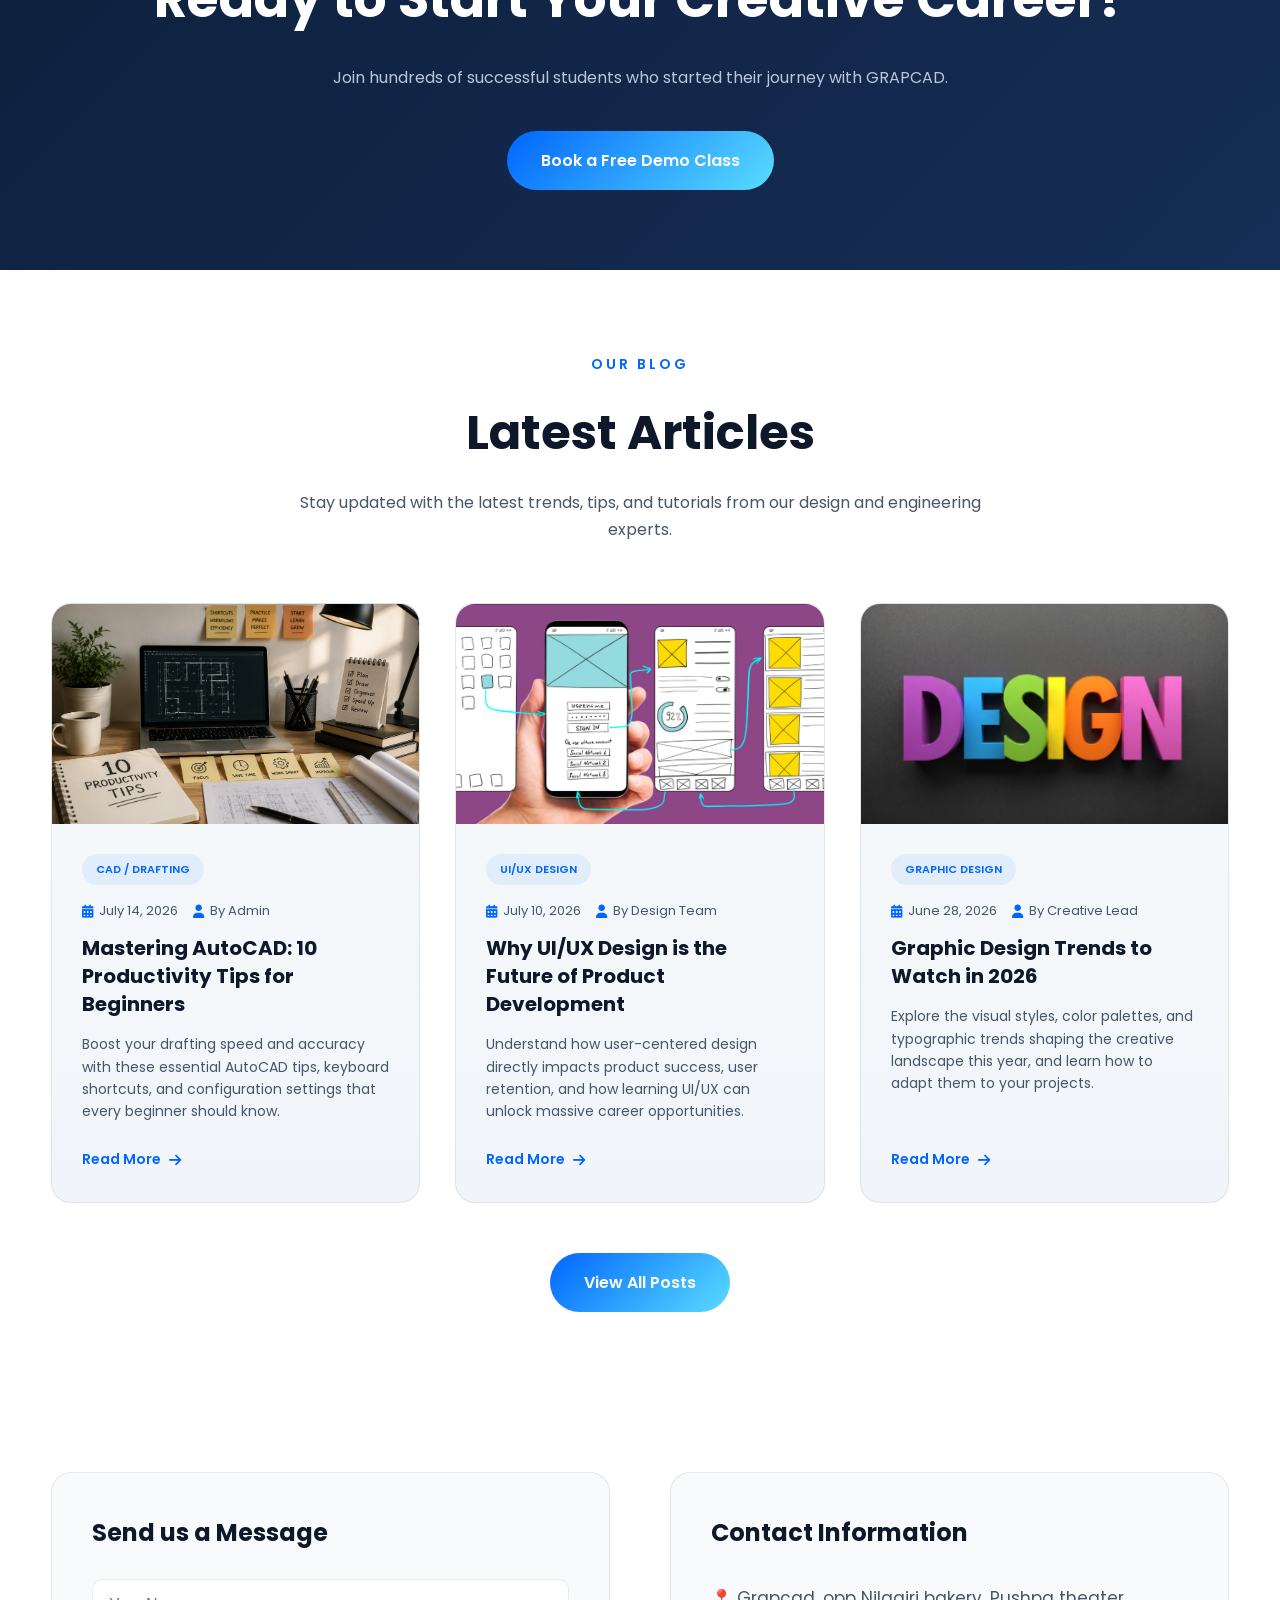
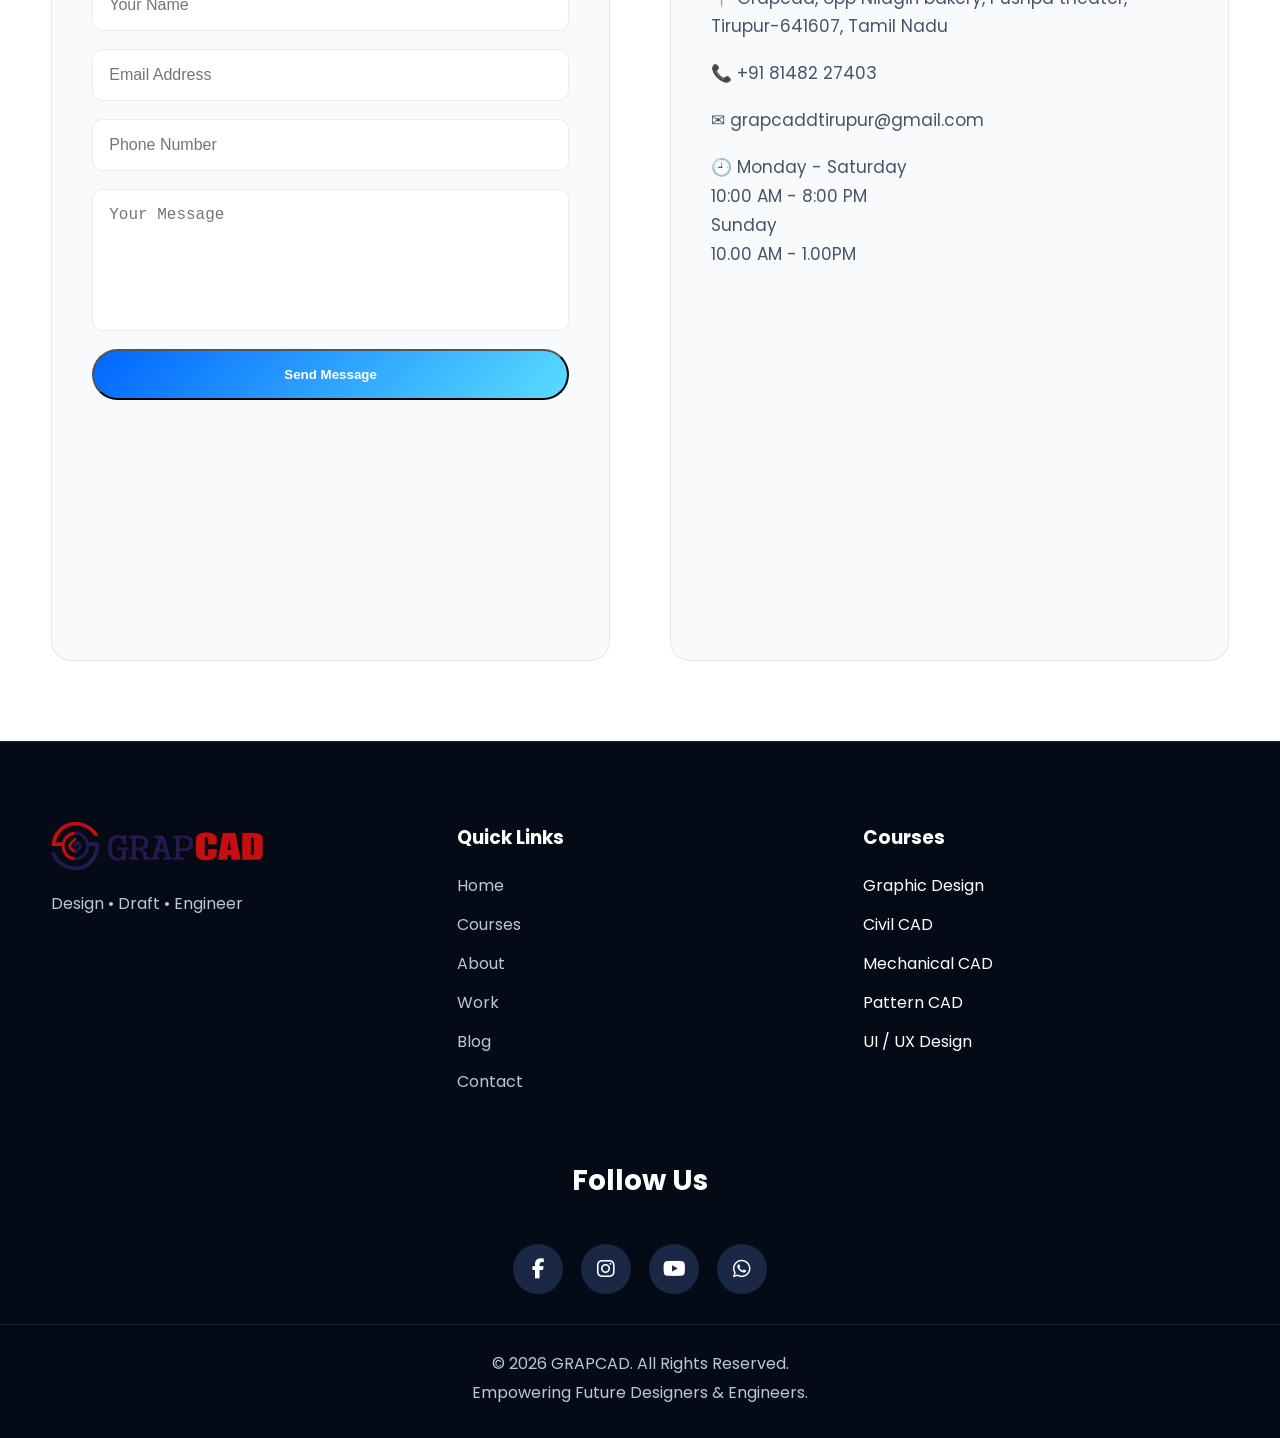
==== commit 3523d32a: "Update index.html" ====
--- a/index.html
+++ b/index.html
@@ -957,7 +957,7 @@
 
           <h2>Send us a Message</h2>
 
-            <form action="https://script.google.com/macros/s/AKfycbzFoF3IHATONH8LBt6lUO1J2F6C-p0huWiokPfB-b7rVX4iJcWDEzcZSNH7IVphZMGX/exec" method="POST">
+            <form action="https://script.google.com/macros/s/AKfycbzXqS6QoagyPunbGxWveLSRZRLos2Wm38lOBFY4UmEUZd6zWOF9YqiZcHE6Sr_kAeMw/exec" method="POST">
 
 <input type="text" name="name" placeholder="Your Name" required>
 
--- a/css/styles.css
+++ b/css/styles.css
@@ -3,130 +3,152 @@
         STYLE SHEET
 =========================================*/
 
-*{
-  margin:0;
-  padding:0;
-  box-sizing:border-box;
-}
-
-:root{
-
-  --primary:#29C9FF;
-  --primary-dark:#16B7E8;
-
-  --secondary:#08111F;
-
-  --card:#111C33;
-
-  --card-light:#172544;
-
-  --text:#EAF4FF;
-
-  --paragraph:#B8C7DD;
-
-  --border:rgba(255,255,255,.08);
-
-  --shadow:0 15px 40px rgba(0,0,0,.35);
-
-  --radius:18px;
-
-  --transition:.35s ease;
-
-}
-
-html{
-
-  scroll-behavior:smooth;
-
-}
-
-body{
-
-  font-family:'Poppins',sans-serif;
-
-  background:var(--secondary);
-
-  color:var(--text);
-
-  overflow-x:hidden;
-
-  line-height:1.7;
-
-}
-
-img{
-
-  width:100%;
-
-  display:block;
-
-}
-
-a{
-
-  text-decoration:none;
-
-  color:inherit;
-
-}
-
-ul{
-
-  list-style:none;
-
-}
-
-.container{
-
-  width:min(1200px,92%);
-
-  margin:auto;
-
-}
-
-section{
-
-  padding:80px 0;
-
-}
-
-.section-heading{
-
-  text-align:center;
-
-  margin-bottom:60px;
-
-}
-
-.section-heading span{
-
-  color:var(--primary);
-
-  letter-spacing:3px;
-
-  font-size:14px;
-
-  font-weight:600;
-
-}
-
-.section-heading h2{
-
-  font-size:48px;
-
-  margin:15px 0;
-
-  font-weight:700;
-
-}
-
-.section-heading p{
-
-  max-width:700px;
-
-  margin:auto;
-
-  color:var(--paragraph);
+* {
+  margin: 0;
+  padding: 0;
+  box-sizing: border-box;
+}
+
+:root {
+
+  --primary: #0066ff;
+  --primary-dark: #0052cc;
+
+  --secondary: #FFFFFF;
+
+  --card: #F8FAFC;
+
+  --card-light: #F1F5F9;
+
+  --text: #0F172A;
+
+  --paragraph: #475569;
+
+  --border: rgba(15, 23, 42, .08);
+
+  --shadow: 0 15px 40px rgba(15, 23, 42, .06);
+
+  --radius: 18px;
+
+  --transition: .35s ease;
+
+}
+
+html {
+
+  scroll-behavior: smooth;
+
+  scrollbar-color: var(--primary) var(--card-light);
+
+  scrollbar-width: thin;
+
+}
+
+/* Custom Scrollbar for Webkit Browsers */
+::-webkit-scrollbar {
+  width: 10px;
+}
+
+::-webkit-scrollbar-track {
+  background: var(--card-light);
+}
+
+::-webkit-scrollbar-thumb {
+  background: var(--primary);
+  border-radius: 5px;
+}
+
+::-webkit-scrollbar-thumb:hover {
+  background: var(--primary-dark);
+}
+
+body {
+
+  font-family: 'Poppins', sans-serif;
+
+  background: var(--secondary);
+
+  color: var(--text);
+
+  overflow-x: hidden;
+
+  line-height: 1.7;
+
+}
+
+img {
+
+  width: 100%;
+
+  display: block;
+
+}
+
+a {
+
+  text-decoration: none;
+
+  color: inherit;
+
+}
+
+ul {
+
+  list-style: none;
+
+}
+
+.container {
+
+  width: min(1200px, 92%);
+
+  margin: auto;
+
+}
+
+section {
+
+  padding: 80px 0;
+
+}
+
+.section-heading {
+
+  text-align: center;
+
+  margin-bottom: 60px;
+
+}
+
+.section-heading span {
+
+  color: var(--primary);
+
+  letter-spacing: 3px;
+
+  font-size: 14px;
+
+  font-weight: 600;
+
+}
+
+.section-heading h2 {
+
+  font-size: 48px;
+
+  margin: 15px 0;
+
+  font-weight: 700;
+
+}
+
+.section-heading p {
+
+  max-width: 700px;
+
+  margin: auto;
+
+  color: var(--paragraph);
 
 }
 
@@ -134,53 +156,53 @@
       BUTTONS
 ==============================*/
 
-.primary-btn{
-
-  display:inline-block;
-
-  padding:16px 34px;
-
-  background:linear-gradient(135deg,var(--primary),#59dcff);
-
-  color:#08111F;
-
-  border-radius:40px;
-
-  font-weight:600;
-
-  transition:var(--transition);
-
-}
-
-.primary-btn:hover{
-
-  transform:translateY(-6px);
-
-  box-shadow:0 15px 35px rgba(41,201,255,.35);
-
-}
-
-.secondary-btn{
-
-  display:inline-block;
-
-  padding:16px 34px;
-
-  border:2px solid var(--primary);
-
-  border-radius:40px;
-
-  color:white;
-
-  transition:var(--transition);
-
-}
-
-.secondary-btn:hover{
-
-  background:var(--primary);
-
-  color:#08111F;
+.primary-btn {
+
+  display: inline-block;
+
+  padding: 16px 34px;
+
+  background: linear-gradient(135deg, var(--primary), #59dcff);
+
+  color: #ffffff;
+
+  border-radius: 40px;
+
+  font-weight: 600;
+
+  transition: var(--transition);
+
+}
+
+.primary-btn:hover {
+
+  transform: translateY(-6px);
+
+  box-shadow: 0 15px 35px rgba(41, 201, 255, .35);
+
+}
+
+.secondary-btn {
+
+  display: inline-block;
+
+  padding: 16px 34px;
+
+  border: 2px solid var(--primary);
+
+  border-radius: 40px;
+
+  color: white;
+
+  transition: var(--transition);
+
+}
+
+.secondary-btn:hover {
+
+  background: var(--primary);
+
+  color: #08111F;
 
 }
 
@@ -188,119 +210,121 @@
     HEADER
 ==============================*/
 
-.header{
-
-  position:fixed;
-
-  width:100%;
-
-  top:0;
-
-  left:0;
-
-  z-index:1000;
-
-  backdrop-filter:blur(14px);
-
-  background:rgba(8,17,31,.78);
-
-  border-bottom:1px solid rgba(255,255,255,.05);
-
-}
-
-.nav-container{
-
-  display:flex;
-
-  align-items:center;
-
-  justify-content:space-between;
-
-  height:85px;
-
-}
-
-.logo{
-
-  font-size:34px;
-
-  font-weight:800;
-
-}
-
-.logo span{
-
-  color:var(--primary);
-
-}
-
-.nav-links{
-
-  display:flex;
-
-  gap:40px;
-
-}
-
-.nav-links a{
-
-  position:relative;
-
-  transition:var(--transition);
-
-}
-
-.nav-links a:hover{
-
-  color:var(--primary);
-
-}
-
-.nav-links a::after{
-
-  content:"";
-
-  position:absolute;
-
-  width:0;
-
-  height:2px;
-
-  left:0;
-
-  bottom:-8px;
-
-  background:var(--primary);
-
-  transition:var(--transition);
-
-}
-
-.nav-links a:hover::after{
-
-  width:100%;
-
-}
-
-.nav-btn{
-
-  background:var(--primary);
-
-  color:#08111F;
-
-  padding:14px 30px;
-
-  border-radius:30px;
-
-  font-weight:600;
-
-  transition:var(--transition);
-
-}
-
-.nav-btn:hover{
-
-  transform:translateY(-4px);
+.header {
+
+  position: fixed;
+
+  width: 100%;
+
+  top: 0;
+
+  left: 0;
+
+  z-index: 1000;
+
+  backdrop-filter: blur(14px);
+
+  background: rgba(255, 255, 255, .85);
+
+  border-bottom: 1px solid rgba(15, 23, 42, .08);
+
+}
+
+.nav-container {
+
+  display: flex;
+
+  align-items: center;
+
+  justify-content: space-between;
+
+  height: 85px;
+
+}
+
+.logo {
+  display: inline-flex;
+  align-items: center;
+}
+
+.logo img {
+  height: 48px;
+  width: auto;
+  display: block;
+  transition: transform .3s ease;
+}
+
+.logo:hover img {
+  transform: scale(1.05);
+}
+
+.nav-links {
+
+  display: flex;
+
+  gap: 40px;
+
+}
+
+.nav-links a {
+
+  position: relative;
+
+  transition: var(--transition);
+
+}
+
+.nav-links a:hover {
+
+  color: var(--primary);
+
+}
+
+.nav-links a::after {
+
+  content: "";
+
+  position: absolute;
+
+  width: 0;
+
+  height: 2px;
+
+  left: 0;
+
+  bottom: -8px;
+
+  background: var(--primary);
+
+  transition: var(--transition);
+
+}
+
+.nav-links a:hover::after {
+
+  width: 100%;
+
+}
+
+.nav-btn {
+
+  background: var(--primary);
+
+  color: #ffffff;
+
+  padding: 14px 30px;
+
+  border-radius: 30px;
+
+  font-weight: 600;
+
+  transition: var(--transition);
+
+}
+
+.nav-btn:hover {
+
+  transform: translateY(-4px);
 
 }
 
@@ -308,181 +332,209 @@
       HERO
 ==============================*/
 
-.hero{
-
-  min-height:100vh;
-
-  display:flex;
-
-  align-items:center;
-
-  position:relative;
+.hero {
+
+  min-height: 100vh;
+
+  display: flex;
+
+  align-items: center;
+
+  position: relative;
 
   background:
-  linear-gradient(rgba(8,17,31,.72),
-  rgba(8,17,31,.88)),
-  url("../images/hero.jpg");
-
-  background-size:cover;
-
-  background-position:center;
-
-}
-
-.hero-container{
-
-  display:flex;
-
-  align-items:center;
-
-}
-
-.hero-content{
-
-  max-width:700px;
-
-}
-
-.hero-subtitle{
-
-  color:var(--primary);
-
-  letter-spacing:3px;
-
-  margin-bottom:18px;
-
-  font-weight:600;
-
-}
-
-.hero h1{
-
-  font-size:78px;
-
-  line-height:1.1;
-
-  margin-bottom:25px;
-
-  font-weight:800;
-
-}
-
-.hero h1 span{
-
-  color:var(--primary);
-
-}
-
-.hero-description{
-
-  color:var(--paragraph);
-
-  font-size:20px;
-
-  max-width:650px;
-
-}
-
-.hero-buttons{
-
-  margin-top:40px;
-
-  display:flex;
-
-  gap:20px;
-
-  flex-wrap:wrap;
-
-}
-
-.hero-rating{
-
-  margin-top:45px;
-
-  font-size:18px;
-
-  color:#FFD34D;
-
-}
-
-.hero-rating span{
-
-  color:white;
-
-  margin-left:15px;
-
-}
+    linear-gradient(rgba(8, 17, 31, .72),
+      rgba(8, 17, 31, .88)),
+    url("../images/hero.jpg");
+
+  background-size: cover;
+
+  background-position: center;
+
+  color: #FFFFFF;
+
+}
+
+/*==============================
+      PAGE HERO
+==============================*/
+
+.page-hero {
+  background: linear-gradient(135deg, var(--primary), var(--primary-dark));
+  padding: 140px 0 80px;
+  text-align: center;
+  color: #FFFFFF;
+}
+
+.page-hero h1 {
+  font-size: 42px;
+  font-weight: 800;
+  margin-bottom: 15px;
+  color: #FFFFFF;
+}
+
+.page-hero p {
+  font-size: 18px;
+  color: rgba(255, 255, 255, 0.85);
+  max-width: 600px;
+  margin: 0 auto;
+}
+
+.hero-container {
+
+  display: flex;
+
+  align-items: center;
+
+}
+
+.hero-content {
+
+  max-width: 700px;
+
+}
+
+.hero-subtitle {
+
+  color: var(--primary);
+
+  letter-spacing: 3px;
+
+  margin-bottom: 18px;
+
+  font-weight: 600;
+
+}
+
+.hero h1 {
+
+  font-size: 78px;
+
+  line-height: 1.1;
+
+  margin-bottom: 25px;
+
+  font-weight: 800;
+
+}
+
+.hero h1 span {
+
+  color: var(--primary);
+
+}
+
+.hero-description {
+
+  color: #B8C7DD;
+
+  font-size: 20px;
+
+  max-width: 650px;
+
+}
+
+.hero-buttons {
+
+  margin-top: 40px;
+
+  display: flex;
+
+  gap: 20px;
+
+  flex-wrap: wrap;
+
+}
+
+.hero-rating {
+
+  margin-top: 45px;
+
+  font-size: 18px;
+
+  color: #FFD34D;
+
+}
+
+.hero-rating span {
+
+  color: white;
+
+  margin-left: 15px;
+
+}
+
 /*=========================================
         STATISTICS
 =========================================*/
 
-.stats{
-
-  margin-top:-70px;
-
-  position:relative;
-
-  z-index:5;
-
-}
-
-.stats-grid{
-
-  display:grid;
-
-  grid-template-columns:repeat(4,1fr);
-
-  gap:25px;
-
-}
-
-.stat-card{
-
-  background:var(--card);
-
-  border:1px solid var(--border);
-
-  border-radius:var(--radius);
-
-  padding:35px;
-
-  text-align:center;
-
-  transition:var(--transition);
-
-  box-shadow:var(--shadow);
-
-}
-
-.stat-card:hover{
-
-  transform:translateY(-10px);
-
-  border-color:var(--primary);
-
-}
-
-.stat-card h2{
-
-  color:var(--primary);
-
-  font-size:48px;
-
-  margin-bottom:10px;
-
-}
-
-.stat-card h4{
-
-  font-size:22px;
-
-  margin-bottom:8px;
-
-}
-
-.stat-card p{
-
-  color:var(--paragraph);
+.stats {
+
+  margin-top: -70px;
+
+  position: relative;
+
+  z-index: 5;
+
+}
+
+.stats-grid {
+
+  display: grid;
+
+  grid-template-columns: repeat(4, 1fr);
+
+  gap: 25px;
+
+}
+
+.stat-card {
+
+  background: var(--card);
+
+  border: 1px solid var(--border);
+
+  border-radius: var(--radius);
+
+  padding: 35px;
+
+  text-align: center;
+
+  transition: var(--transition);
+
+  box-shadow: var(--shadow);
+
+}
+
+.stat-card:hover {
+
+  transform: translateY(-10px);
+
+  border-color: var(--primary);
+
+}
+
+.stat-card h2 {
+
+  color: var(--primary);
+
+  font-size: 48px;
+
+  margin-bottom: 10px;
+
+}
+
+.stat-card h4 {
+
+  font-size: 22px;
+
+  margin-bottom: 8px;
+
+}
+
+.stat-card p {
+
+  color: var(--paragraph);
 
 }
 
@@ -491,155 +543,191 @@
       COURSES
 =========================================*/
 
-.courses{
-
-  background:#0b1528;
-
-}
-
-.course-grid{
-
-  display:grid;
-
-  grid-template-columns:repeat(auto-fit,minmax(320px,1fr));
-
-  gap:35px;
-
-}
-
-.course-card{
-
-  background:linear-gradient(
-      180deg,
+.courses {
+
+  background: var(--card-light);
+
+}
+
+.course-grid {
+
+  display: grid;
+
+  grid-template-columns: repeat(auto-fit, minmax(320px, 1fr));
+
+  gap: 35px;
+
+}
+
+.course-card {
+
+  background: linear-gradient(180deg,
       var(--card),
-      var(--card-light)
-  );
-
-  border-radius:20px;
-
-  padding:35px;
-
-  border:1px solid var(--border);
-
-  transition:var(--transition);
-
-  overflow:hidden;
-
-  position:relative;
-
-}
-
-.course-card::before{
-
-  content:"";
-
-  position:absolute;
-
-  top:0;
-
-  left:0;
-
-  width:100%;
-
-  height:5px;
-
-  background:linear-gradient(
-      90deg,
+      var(--card-light));
+
+  border-radius: 20px;
+
+  padding: 35px;
+
+  border: 1px solid var(--border);
+
+  transition: var(--transition);
+
+  overflow: hidden;
+
+  position: relative;
+
+  display: flex;
+
+  flex-direction: column;
+
+  height: 100%;
+
+}
+
+.course-card::before {
+
+  content: "";
+
+  position: absolute;
+
+  top: 0;
+
+  left: 0;
+
+  width: 100%;
+
+  height: 5px;
+
+  background: linear-gradient(90deg,
       var(--primary),
-      #5fe1ff
-  );
-
-  transform:scaleX(0);
-
-  transition:var(--transition);
-
-}
-
-.course-card:hover::before{
-
-  transform:scaleX(1);
-
-}
-
-.course-card:hover{
-
-  transform:translateY(-12px);
-
-  border-color:var(--primary);
-
-  box-shadow:0 25px 45px rgba(0,0,0,.45);
-
-}
-
-.course-icon{
-
-  width:80px;
-
-  height:80px;
-
-  border-radius:50%;
-
-  display:flex;
-
-  justify-content:center;
-
-  align-items:center;
-
-  background:rgba(41,201,255,.12);
-
-  color:var(--primary);
-
-  font-size:38px;
-
-  margin-bottom:25px;
-
-}
-
-.course-card h3{
-
-  font-size:28px;
-
-  margin-bottom:18px;
-
-}
-
-.course-card p{
-
-  color:var(--paragraph);
-
-  margin-bottom:30px;
-
-}
-
-.course-footer{
-
-  display:flex;
-
-  justify-content:space-between;
-
-  align-items:center;
-
-}
-
-.course-footer span{
-
-  color:var(--primary);
-
-  font-weight:600;
-
-}
-
-.course-footer a{
-
-  color:white;
-
-  transition:var(--transition);
-
-}
-
-.course-footer a:hover{
-
-  color:var(--primary);
+      #2343fad3);
+
+  transform: scaleX(0);
+
+  transition: var(--transition);
+
+}
+
+.course-card:hover::before {
+
+  transform: scaleX(1);
+
+}
+
+.course-card:hover {
+
+  transform: translateY(-12px);
+
+  border-color: var(--primary);
+
+  box-shadow: 0 25px 45px rgba(0, 0, 0, .45);
+
+}
+
+.course-icon {
+
+  width: 80px;
+
+  height: 80px;
+
+  border-radius: 50%;
+
+  display: flex;
+
+  justify-content: center;
+
+  align-items: center;
+
+  background: rgba(41, 201, 255, .12);
+
+  color: var(--primary);
+
+  font-size: 38px;
+
+  margin-bottom: 25px;
+
+}
+
+.course-card h3 {
+
+  font-size: 28px;
+
+  margin-bottom: 18px;
+
+}
+
+.course-card p {
+
+  color: var(--paragraph);
+
+  margin-bottom: 30px;
+
+  flex-grow: 1;
+
+}
+
+.course-details {
+
+  margin-bottom: 25px;
+
+  display: flex;
+
+  flex-direction: column;
+
+  gap: 8px;
+
+}
+
+.course-details li {
+
+  color: var(--paragraph);
+
+  font-size: 15px;
+
+}
+
+.course-details li strong {
+
+  color: rgb(0, 0, 0);
+
+}
+
+.course-card .primary-btn {
+
+  align-self: flex-start;
+
+}
+
+.course-footer {
+
+  display: flex;
+
+  justify-content: space-between;
+
+  align-items: center;
+
+}
+
+.course-footer span {
+
+  color: var(--primary);
+
+  font-weight: 600;
+
+}
+
+.course-footer a {
+
+  color: rgb(0, 0, 0);
+
+  transition: var(--transition);
+
+}
+
+.course-footer a:hover {
+
+  color: var(--primary);
 
 }
 
@@ -648,89 +736,89 @@
       ABOUT
 =========================================*/
 
-.about{
-
-  background:var(--secondary);
-
-}
-
-.about-container{
-
-  display:grid;
-
-  grid-template-columns:1fr 1fr;
-
-  gap:70px;
-
-  align-items:center;
-
-}
-
-.about-image img{
-
-  border-radius:25px;
-
-  box-shadow:var(--shadow);
-
-}
-
-.section-tag{
-
-  color:var(--primary);
-
-  letter-spacing:2px;
-
-  font-weight:600;
-
-}
-
-.about-content h2{
-
-  font-size:48px;
-
-  margin:18px 0 25px;
-
-}
-
-.about-content p{
-
-  color:var(--paragraph);
-
-  margin-bottom:35px;
-
-}
-
-.about-features{
-
-  display:grid;
-
-  grid-template-columns:repeat(2,1fr);
-
-  gap:18px;
-
-  margin-bottom:40px;
-
-}
-
-.feature{
-
-  background:var(--card);
-
-  padding:16px;
-
-  border-radius:12px;
-
-  border:1px solid var(--border);
-
-  transition:var(--transition);
-
-}
-
-.feature:hover{
-
-  border-color:var(--primary);
-
-  transform:translateX(8px);
+.about {
+
+  background: var(--secondary);
+
+}
+
+.about-container {
+
+  display: grid;
+
+  grid-template-columns: 1fr 1fr;
+
+  gap: 70px;
+
+  align-items: center;
+
+}
+
+.about-image img {
+
+  border-radius: 25px;
+
+  box-shadow: var(--shadow);
+
+}
+
+.section-tag {
+
+  color: var(--primary);
+
+  letter-spacing: 2px;
+
+  font-weight: 600;
+
+}
+
+.about-content h2 {
+
+  font-size: 48px;
+
+  margin: 18px 0 25px;
+
+}
+
+.about-content p {
+
+  color: var(--paragraph);
+
+  margin-bottom: 35px;
+
+}
+
+.about-features {
+
+  display: grid;
+
+  grid-template-columns: repeat(2, 1fr);
+
+  gap: 18px;
+
+  margin-bottom: 40px;
+
+}
+
+.feature {
+
+  background: var(--card);
+
+  padding: 16px;
+
+  border-radius: 12px;
+
+  border: 1px solid var(--border);
+
+  transition: var(--transition);
+
+}
+
+.feature:hover {
+
+  border-color: var(--primary);
+
+  transform: translateX(8px);
 
 }
 
@@ -739,106 +827,107 @@
       WHY CHOOSE US
 =========================================*/
 
-.why{
-
-  background:#0b1528;
-
-}
-
-.why-grid{
-
-  display:grid;
-
-  grid-template-columns:repeat(auto-fit,minmax(300px,1fr));
-
-  gap:30px;
-
-}
-
-.why-card{
-
-  background:var(--card);
-
-  border-radius:20px;
-
-  padding:35px;
-
-  border:1px solid var(--border);
-
-  transition:var(--transition);
-
-}
-
-.why-card:hover{
-
-  transform:translateY(-10px);
-
-  border-color:var(--primary);
-
-}
-
-.why-card h3{
-
-  margin-bottom:18px;
-
-  font-size:24px;
-
-}
-
-.why-card p{
-
-  color:var(--paragraph);
-
-}
+.why {
+
+  background: var(--card-light);
+
+}
+
+.why-grid {
+
+  display: grid;
+
+  grid-template-columns: repeat(auto-fit, minmax(300px, 1fr));
+
+  gap: 30px;
+
+}
+
+.why-card {
+
+  background: var(--card);
+
+  border-radius: 20px;
+
+  padding: 35px;
+
+  border: 1px solid var(--border);
+
+  transition: var(--transition);
+
+}
+
+.why-card:hover {
+
+  transform: translateY(-10px);
+
+  border-color: var(--primary);
+
+}
+
+.why-card h3 {
+
+  margin-bottom: 18px;
+
+  font-size: 24px;
+
+}
+
+.why-card p {
+
+  color: var(--paragraph);
+
+}
+
 /*=========================================
             STUDENT GALLERY
 =========================================*/
 
-.gallery{
-
-  background:var(--secondary);
-
-}
-
-.gallery-grid{
-
-  display:grid;
-
-  grid-template-columns:repeat(auto-fit,minmax(300px,1fr));
-
-  gap:25px;
-
-}
-
-.gallery-grid img{
-
-  height:260px;
-
-  object-fit:cover;
-
-  border-radius:20px;
-
-  transition:var(--transition);
-
-  cursor:pointer;
-
-  border:1px solid var(--border);
-
-}
-
-.gallery-grid img:hover{
-
-  transform:scale(1.05);
-
-  box-shadow:var(--shadow);
-
-}
-
-.center-btn{
-
-  text-align:center;
-
-  margin-top:50px;
+.gallery {
+
+  background: var(--secondary);
+
+}
+
+.gallery-grid {
+
+  display: grid;
+
+  grid-template-columns: repeat(auto-fit, minmax(300px, 1fr));
+
+  gap: 25px;
+
+}
+
+.gallery-grid img {
+
+  height: 260px;
+
+  object-fit: cover;
+
+  border-radius: 20px;
+
+  transition: var(--transition);
+
+  cursor: pointer;
+
+  border: 1px solid var(--border);
+
+}
+
+.gallery-grid img:hover {
+
+  transform: scale(1.05);
+
+  box-shadow: var(--shadow);
+
+}
+
+.center-btn {
+
+  text-align: center;
+
+  margin-top: 50px;
 
 }
 
@@ -847,65 +936,65 @@
           TESTIMONIALS
 =========================================*/
 
-.testimonials{
-
-  background:#0b1528;
-
-}
-
-.testimonial-grid{
-
-  display:grid;
-
-  grid-template-columns:repeat(auto-fit,minmax(320px,1fr));
-
-  gap:30px;
-
-}
-
-.testimonial-card{
-
-  background:var(--card);
-
-  padding:35px;
-
-  border-radius:20px;
-
-  border:1px solid var(--border);
-
-  transition:var(--transition);
-
-}
-
-.testimonial-card:hover{
-
-  transform:translateY(-10px);
-
-  border-color:var(--primary);
-
-}
-
-.testimonial-card p{
-
-  color:var(--paragraph);
-
-  margin-bottom:25px;
-
-  font-style:italic;
-
-}
-
-.testimonial-card h4{
-
-  color:#FFD54F;
-
-  margin-bottom:10px;
-
-}
-
-.testimonial-card h3{
-
-  font-size:20px;
+.testimonials {
+
+  background: var(--card-light);
+
+}
+
+.testimonial-grid {
+
+  display: grid;
+
+  grid-template-columns: repeat(auto-fit, minmax(320px, 1fr));
+
+  gap: 30px;
+
+}
+
+.testimonial-card {
+
+  background: var(--card);
+
+  padding: 35px;
+
+  border-radius: 20px;
+
+  border: 1px solid var(--border);
+
+  transition: var(--transition);
+
+}
+
+.testimonial-card:hover {
+
+  transform: translateY(-10px);
+
+  border-color: var(--primary);
+
+}
+
+.testimonial-card p {
+
+  color: var(--paragraph);
+
+  margin-bottom: 25px;
+
+  font-style: italic;
+
+}
+
+.testimonial-card h4 {
+
+  color: #FFD54F;
+
+  margin-bottom: 10px;
+
+}
+
+.testimonial-card h3 {
+
+  font-size: 20px;
 
 }
 
@@ -914,77 +1003,77 @@
               FAQ
 =========================================*/
 
-.faq{
-
-  background:var(--secondary);
-
-}
-
-.faq-container{
-
-  max-width:900px;
-
-  margin:auto;
-
-}
-
-.faq-item{
-
-  background:var(--card);
-
-  margin-bottom:20px;
-
-  border-radius:15px;
-
-  overflow:hidden;
-
-  border:1px solid var(--border);
-
-}
-
-.faq-question{
-
-  width:100%;
-
-  background:none;
-
-  color:white;
-
-  border:none;
-
-  cursor:pointer;
-
-  padding:22px 30px;
-
-  font-size:18px;
-
-  font-weight:600;
-
-  text-align:left;
-
-}
-
-.faq-answer{
-
-  max-height:0;
-
-  overflow:hidden;
-
-  transition:max-height .4s ease;
-
-}
-
-.faq-answer p{
-
-  color:var(--paragraph);
-
-  padding:0 30px 25px;
-
-}
-
-.faq-item.active .faq-answer{
-
-  max-height:250px;
+.faq {
+
+  background: var(--secondary);
+
+}
+
+.faq-container {
+
+  max-width: 900px;
+
+  margin: auto;
+
+}
+
+.faq-item {
+
+  background: var(--card);
+
+  margin-bottom: 20px;
+
+  border-radius: 15px;
+
+  overflow: hidden;
+
+  border: 1px solid var(--border);
+
+}
+
+.faq-question {
+
+  width: 100%;
+
+  background: none;
+
+  color: rgb(0, 0, 0);
+
+  border: none;
+
+  cursor: pointer;
+
+  padding: 22px 30px;
+
+  font-size: 18px;
+
+  font-weight: 600;
+
+  text-align: left;
+
+}
+
+.faq-answer {
+
+  max-height: 0;
+
+  overflow: hidden;
+
+  transition: max-height .4s ease;
+
+}
+
+.faq-answer p {
+
+  color: var(--paragraph);
+
+  padding: 0 30px 25px;
+
+}
+
+.faq-item.active .faq-answer {
+
+  max-height: 250px;
 
 }
 
@@ -993,35 +1082,35 @@
           CALL TO ACTION
 =========================================*/
 
-.cta{
-
-  text-align:center;
-
-  background:linear-gradient(
-      135deg,
+.cta {
+
+  text-align: center;
+
+  background: linear-gradient(135deg,
       #0d203d,
-      #162d55
-  );
-
-}
-
-.cta h2{
-
-  font-size:52px;
-
-  margin-bottom:20px;
-
-}
-
-.cta p{
-
-  max-width:700px;
-
-  margin:auto;
-
-  color:var(--paragraph);
-
-  margin-bottom:40px;
+      #162d55);
+
+  color: #FFFFFF;
+
+}
+
+.cta h2 {
+
+  font-size: 52px;
+
+  margin-bottom: 20px;
+
+}
+
+.cta p {
+
+  max-width: 700px;
+
+  margin: auto;
+
+  color: #B8C7DD;
+
+  margin-bottom: 40px;
 
 }
 
@@ -1030,123 +1119,125 @@
           CONTACT
 =========================================*/
 
-.contact{
-
-  background:var(--secondary);
-
-}
-
-.contact-container{
-
-  display:grid;
-
-  grid-template-columns:1fr 1fr;
-
-  gap:60px;
-
-}
-
-.contact-form{
-
-  background:var(--card);
-
-  padding:40px;
-
-  border-radius:20px;
-
-  border:1px solid var(--border);
-
-}
-
-.contact-form h2{
-
-  margin-bottom:25px;
-
-}
-
-.contact-form form{
-
-  display:flex;
-
-  flex-direction:column;
-
-  gap:18px;
+.contact {
+
+  background: var(--secondary);
+
+}
+
+.contact-container {
+
+  display: grid;
+
+  grid-template-columns: 1fr 1fr;
+
+  gap: 60px;
+
+}
+
+.contact-form {
+
+  background: var(--card);
+
+  padding: 40px;
+
+  border-radius: 20px;
+
+  border: 1px solid var(--border);
+
+}
+
+.contact-form h2 {
+
+  margin-bottom: 25px;
+
+}
+
+.contact-form form {
+
+  display: flex;
+
+  flex-direction: column;
+
+  gap: 18px;
 
 }
 
 .contact-form input,
-.contact-form textarea{
-
-  width:100%;
-
-  padding:16px;
-
-  background:#0c172d;
-
-  color:white;
-
-  border:1px solid rgba(255,255,255,.08);
-
-  border-radius:10px;
-
-  outline:none;
-
-  font-size:16px;
+.contact-form select,
+.contact-form textarea {
+
+  width: 100%;
+
+  padding: 16px;
+
+  background: var(--secondary);
+
+  color: var(--text);
+
+  border: 1px solid var(--border);
+
+  border-radius: 10px;
+
+  outline: none;
+
+  font-size: 16px;
 
 }
 
 .contact-form input:focus,
-.contact-form textarea:focus{
-
-  border-color:var(--primary);
-
-}
-
-.contact-form textarea{
-
-  resize:none;
-
-}
-
-.contact-info{
-
-  background:var(--card);
-
-  padding:40px;
-
-  border-radius:20px;
-
-  border:1px solid var(--border);
-
-}
-
-.contact-info h2{
-
-  margin-bottom:30px;
-
-}
-
-.contact-info p{
-
-  margin-bottom:18px;
-
-  color:var(--paragraph);
-
-  font-size:17px;
-
-}
-
-.contact-info iframe{
-
-  width:100%;
-
-  height:300px;
-
-  border:none;
-
-  border-radius:18px;
-
-  margin-top:25px;
+.contact-form select:focus,
+.contact-form textarea:focus {
+
+  border-color: var(--primary);
+
+}
+
+.contact-form textarea {
+
+  resize: none;
+
+}
+
+.contact-info {
+
+  background: var(--card);
+
+  padding: 40px;
+
+  border-radius: 20px;
+
+  border: 1px solid var(--border);
+
+}
+
+.contact-info h2 {
+
+  margin-bottom: 30px;
+
+}
+
+.contact-info p {
+
+  margin-bottom: 18px;
+
+  color: var(--paragraph);
+
+  font-size: 17px;
+
+}
+
+.contact-info iframe {
+
+  width: 100%;
+
+  height: 300px;
+
+  border: none;
+
+  border-radius: 18px;
+
+  margin-top: 25px;
 
 }
 
@@ -1155,163 +1246,145 @@
           FOOTER
 =========================================*/
 
-.footer{
-
-  background:#050b16;
-
-  padding:80px 0 30px;
-
-}
-
-.footer-grid{
-
-  display:grid;
-
-  grid-template-columns:repeat(auto-fit,minmax(220px,1fr));
-
-  gap:40px;
-
-}
-
-.footer h2{
-
-  margin-bottom:20px;
-
-}
-
-.footer h2 span{
-
-  color:var(--primary);
-
-}
-
-.footer h3{
-
-  margin-bottom:18px;
-
-}
-
-.footer ul li{
-
-  margin-bottom:12px;
-
-}
-
-.footer ul li a{
-
-  color:var(--paragraph);
-
-  transition:.3s;
-
-}
-
-.footer ul li a:hover{
-
-  color:var(--primary);
-
-}
-
-.footer p{
-
-  color:var(--paragraph);
-
-}
-
-.copyright{
-  width:100%;
-  text-align:center;
-  margin-top:20px;
-  padding-top:25px;
-  border-top:1px solid rgba(255,255,255,.1);
-  color:#ccc;
-  line-height:1.8;
-}
+.footer {
+
+  background: #050b16;
+
+  padding: 80px 0 30px;
+
+  color: #FFFFFF;
+
+}
+
+.footer-grid {
+
+  display: grid;
+
+  grid-template-columns: repeat(auto-fit, minmax(220px, 1fr));
+
+  gap: 40px;
+
+}
+
+.footer h2 {
+
+  margin-bottom: 20px;
+
+}
+
+.footer h2 span {
+
+  color: var(--primary);
+
+}
+
+.footer h3 {
+
+  margin-bottom: 18px;
+
+}
+
+.footer ul li {
+
+  margin-bottom: 12px;
+
+}
+
+.footer ul li a {
+
+  color: #B8C7DD;
+
+  transition: .3s;
+
+}
+
+.footer ul li a:hover {
+
+  color: var(--primary);
+
+}
+
+.footer p {
+
+  color: #B8C7DD;
+
+}
+
+.copyright {
+  width: 100%;
+  text-align: center;
+  margin-top: 20px;
+  padding-top: 25px;
+  border-top: 1px solid rgba(255, 255, 255, .1);
+  color: #ccc;
+  line-height: 1.8;
+}
+
 /*=========================================
         LOADER
 =========================================*/
 
-#loader{
-
-  position:fixed;
-
-  inset:0;
-
-  background:#08111F;
-
-  display:flex;
-
-  flex-direction:column;
-
-  justify-content:center;
-
-  align-items:center;
-
-  z-index:99999;
-
-  transition:.6s;
-
-}
-
-.loader-circle{
-
-  width:80px;
-
-  height:80px;
-
-  border-radius:50%;
-
-  border:6px solid rgba(255,255,255,.1);
-
-  border-top:6px solid var(--primary);
-
-  animation:spin 1s linear infinite;
-
-}
-
-#loader h2{
-
-  margin-top:25px;
-
-  letter-spacing:4px;
-
-}
-
-@keyframes spin{
-
-  from{
-
-      transform:rotate(0deg);
-
-  }
-
-  to{
-
-      transform:rotate(360deg);
-
-  }
-
-}
-
-
-/*=========================================
-    PROGRESS BAR
-=========================================*/
-
-#progress-bar{
-
-  position:fixed;
-
-  top:0;
-
-  left:0;
-
-  width:0;
-
-  height:4px;
-
-  background:linear-gradient(90deg,#29C9FF,#6AE5FF);
-
-  z-index:999999;
+#loader {
+
+  position: fixed;
+
+  inset: 0;
+
+  background: var(--secondary);
+
+  color: var(--text);
+
+  display: flex;
+
+  flex-direction: column;
+
+  justify-content: center;
+
+  align-items: center;
+
+  z-index: 99999;
+
+  transition: .6s;
+
+}
+
+.loader-circle {
+
+  width: 80px;
+
+  height: 80px;
+
+  border-radius: 50%;
+
+  border: 6px solid var(--border);
+
+  border-top: 6px solid var(--primary);
+
+  animation: spin 1s linear infinite;
+
+}
+
+#loader h2 {
+
+  margin-top: 25px;
+
+  letter-spacing: 4px;
+
+}
+
+@keyframes spin {
+
+  from {
+
+    transform: rotate(0deg);
+
+  }
+
+  to {
+
+    transform: rotate(360deg);
+
+  }
 
 }
 
@@ -1320,43 +1393,43 @@
    WHATSAPP BUTTON
 =========================================*/
 
-.whatsapp{
-
-  position:fixed;
-
-  right:25px;
-
-  bottom:95px;
-
-  width:65px;
-
-  height:65px;
-
-  background:#25D366;
-
-  color:white;
-
-  border-radius:50%;
-
-  display:flex;
-
-  align-items:center;
-
-  justify-content:center;
-
-  font-size:30px;
-
-  box-shadow:0 10px 25px rgba(0,0,0,.35);
-
-  transition:.35s;
-
-  z-index:999;
-
-}
-
-.whatsapp:hover{
-
-  transform:scale(1.12);
+.whatsapp {
+
+  position: fixed;
+
+  right: 25px;
+
+  bottom: 95px;
+
+  width: 65px;
+
+  height: 65px;
+
+  background: #25D366;
+
+  color: white;
+
+  border-radius: 50%;
+
+  display: flex;
+
+  align-items: center;
+
+  justify-content: center;
+
+  font-size: 30px;
+
+  box-shadow: 0 10px 25px rgba(0, 0, 0, .35);
+
+  transition: .35s;
+
+  z-index: 999;
+
+}
+
+.whatsapp:hover {
+
+  transform: scale(1.12);
 
 }
 
@@ -1365,42 +1438,82 @@
      BACK TO TOP
 =========================================*/
 
-#topBtn{
-
-  position:fixed;
-
-  right:25px;
-
-  bottom:20px;
-
-  width:55px;
-
-  height:55px;
-
-  border:none;
-
-  border-radius:50%;
-
-  background:var(--primary);
-
-  color:#08111F;
-
-  font-size:22px;
-
-  cursor:pointer;
-
-  display:none;
-
-  transition:.35s;
-
-  z-index:999;
-
-}
-
-#topBtn:hover{
-
-  transform:translateY(-6px);
-
+/*=========================================
+     CIRCULAR BACK TO TOP PROGRESS
+=========================================*/
+.progress-wrap {
+  position: fixed;
+  right: 25px;
+  bottom: 20px;
+  height: 50px;
+  width: 50px;
+  cursor: pointer;
+  display: block;
+  border-radius: 50%;
+  box-shadow: 0 8px 25px rgba(15, 23, 42, 0.12);
+  z-index: 10000;
+  opacity: 0;
+  visibility: hidden;
+  transform: translateY(15px);
+  transition: all 300ms ease;
+  background-color: var(--secondary);
+  border: none;
+  padding: 0;
+  outline: none;
+}
+
+.progress-wrap.active-progress {
+  opacity: 1;
+  visibility: visible;
+  transform: translateY(0);
+}
+
+.progress-wrap::after {
+  position: absolute;
+  font-family: 'Font Awesome 6 Free';
+  font-weight: 900;
+  content: '\f062';
+  text-align: center;
+  line-height: 50px;
+  font-size: 18px;
+  color: var(--primary);
+  left: 0;
+  top: 0;
+  height: 50px;
+  width: 50px;
+  cursor: pointer;
+  display: block;
+  z-index: 1;
+  transition: all 200ms ease;
+}
+
+.progress-wrap:hover::after {
+  transform: scale(1.15);
+}
+
+.progress-wrap svg.progress-circle path {
+  fill: none;
+  stroke: var(--primary);
+  stroke-width: 4;
+  box-sizing: border-box;
+  stroke-dasharray: 307.876;
+  stroke-dashoffset: 307.876;
+  transition: stroke-dashoffset 10ms linear;
+}
+
+.progress-wrap svg.progress-circle {
+  position: absolute;
+  left: 0;
+  top: 0;
+  height: 50px;
+  width: 50px;
+  z-index: 10;
+}
+
+.progress-wrap svg.progress-circle path.bg-circle {
+  stroke: rgba(15, 23, 42, 0.08);
+  stroke-dasharray: none;
+  stroke-dashoffset: none;
 }
 
 
@@ -1408,21 +1521,21 @@
     SCROLL ANIMATION
 =========================================*/
 
-.reveal{
-
-  opacity:0;
-
-  transform:translateY(70px);
-
-  transition:all .8s ease;
-
-}
-
-.reveal.active{
-
-  opacity:1;
-
-  transform:translateY(0);
+.reveal {
+
+  opacity: 0;
+
+  transform: translateY(70px);
+
+  transition: all .8s ease;
+
+}
+
+.reveal.active {
+
+  opacity: 1;
+
+  transform: translateY(0);
 
 }
 
@@ -1431,29 +1544,29 @@
     CUSTOM SCROLLBAR
 =========================================*/
 
-::-webkit-scrollbar{
-
-  width:10px;
-
-}
-
-::-webkit-scrollbar-track{
-
-  background:#08111F;
-
-}
-
-::-webkit-scrollbar-thumb{
-
-  background:var(--primary);
-
-  border-radius:20px;
-
-}
-
-::-webkit-scrollbar-thumb:hover{
-
-  background:#18B7E7;
+::-webkit-scrollbar {
+
+  width: 10px;
+
+}
+
+::-webkit-scrollbar-track {
+
+  background: #08111F;
+
+}
+
+::-webkit-scrollbar-thumb {
+
+  background: var(--primary);
+
+  border-radius: 20px;
+
+}
+
+::-webkit-scrollbar-thumb:hover {
+
+  background: var(--primary-dark);
 
 }
 
@@ -1462,16 +1575,274 @@
     IMAGE HOVER EFFECT
 =========================================*/
 
-img{
-
-  transition:.4s;
-
-}
-
-img:hover{
-
-  transform:scale(1.02);
-
+img {
+
+  transition: .4s;
+
+}
+
+img:hover {
+
+  transform: scale(1.02);
+
+}
+
+/*=========================================
+      MISSION & VISION
+=========================================*/
+.mission-section {
+  background: var(--secondary);
+}
+
+.mission-grid {
+  display: grid;
+  grid-template-columns: repeat(auto-fit, minmax(350px, 1fr));
+  gap: 30px;
+}
+
+.mission-card {
+  background: var(--card);
+  padding: 40px;
+  border-radius: var(--radius);
+  border: 1px solid var(--border);
+  transition: var(--transition);
+  text-align: center;
+}
+
+.mission-card:hover {
+  transform: translateY(-10px);
+  border-color: var(--primary);
+}
+
+.mission-card i {
+  font-size: 45px;
+  color: var(--primary);
+  margin-bottom: 25px;
+}
+
+.mission-card h3 {
+  font-size: 26px;
+  margin-bottom: 15px;
+}
+
+.mission-card p {
+  color: var(--paragraph);
+}
+
+/*=========================================
+      WHY US (ABOUT PAGE)
+=========================================*/
+.why-us {
+  background: var(--card-light);
+}
+
+.features-grid {
+  display: grid;
+  grid-template-columns: repeat(auto-fit, minmax(320px, 1fr));
+  gap: 30px;
+}
+
+.feature-box {
+  background: var(--card);
+  border-radius: var(--radius);
+  padding: 35px;
+  border: 1px solid var(--border);
+  transition: var(--transition);
+  text-align: center;
+}
+
+.feature-box:hover {
+  transform: translateY(-10px);
+  border-color: var(--primary);
+}
+
+.feature-box i {
+  font-size: 40px;
+  color: var(--primary);
+  margin-bottom: 20px;
+}
+
+.feature-box h3 {
+  font-size: 22px;
+  margin-bottom: 15px;
+}
+
+.feature-box p {
+  color: var(--paragraph);
+}
+
+/*=========================================
+      ABOUT STATS
+=========================================*/
+.about-stats {
+  background: var(--secondary);
+}
+
+.about-stats-grid {
+  display: grid;
+  grid-template-columns: repeat(4, 1fr);
+  gap: 25px;
+}
+
+.about-stat-card {
+  background: var(--card);
+  border: 1px solid var(--border);
+  border-radius: var(--radius);
+  padding: 35px;
+  text-align: center;
+  transition: var(--transition);
+  box-shadow: var(--shadow);
+}
+
+.about-stat-card:hover {
+  transform: translateY(-10px);
+  border-color: var(--primary);
+}
+
+.about-stat-card h2 {
+  color: var(--primary);
+  font-size: 48px;
+  margin-bottom: 10px;
+}
+
+.about-stat-card p {
+  color: var(--paragraph);
+}
+
+/*=========================================
+      TEAM SECTION
+=========================================*/
+.team-section {
+  background: var(--card-light);
+}
+
+.team-grid {
+  display: grid;
+  grid-template-columns: repeat(auto-fit, minmax(280px, 1fr));
+  gap: 30px;
+}
+
+.team-card {
+  background: var(--card);
+  border-radius: var(--radius);
+  border: 1px solid var(--border);
+  padding: 30px;
+  text-align: center;
+  transition: var(--transition);
+}
+
+.team-card:hover {
+  transform: translateY(-10px);
+  border-color: var(--primary);
+}
+
+.team-card img {
+  width: 140px;
+  height: 140px;
+  border-radius: 50%;
+  object-fit: cover;
+  margin: 0 auto 20px;
+  border: 3px solid rgba(255, 255, 255, 0.1);
+}
+
+.team-card h3 {
+  font-size: 22px;
+  margin-bottom: 8px;
+}
+
+.team-card span {
+  color: var(--primary);
+  font-size: 15px;
+  font-weight: 500;
+}
+
+/*=========================================
+      TIMELINE SECTION
+=========================================*/
+.timeline {
+  background: var(--secondary);
+}
+
+.timeline-container {
+  position: relative;
+  max-width: 800px;
+  margin: 0 auto;
+  padding: 20px 0;
+}
+
+.timeline-container::after {
+  content: '';
+  position: absolute;
+  width: 4px;
+  background: var(--border);
+  top: 0;
+  bottom: 0;
+  left: 50%;
+  margin-left: -2px;
+}
+
+.timeline-item {
+  padding: 10px 40px;
+  position: relative;
+  background-color: inherit;
+  width: 50%;
+}
+
+.timeline-item::after {
+  content: '';
+  position: absolute;
+  width: 20px;
+  height: 20px;
+  right: -10px;
+  background-color: var(--secondary);
+  border: 4px solid var(--primary);
+  top: 15px;
+  border-radius: 50%;
+  z-index: 1;
+}
+
+.timeline-item:nth-child(odd) {
+  left: 0;
+  text-align: right;
+}
+
+.timeline-item:nth-child(even) {
+  left: 50%;
+}
+
+.timeline-item:nth-child(even)::after {
+  left: -10px;
+}
+
+.timeline-item h3 {
+  font-size: 24px;
+  color: var(--primary);
+  margin-bottom: 10px;
+}
+
+.timeline-item p {
+  color: var(--paragraph);
+}
+
+@media (max-width: 768px) {
+  .timeline-container::after {
+    left: 31px;
+  }
+
+  .timeline-item {
+    width: 100%;
+    padding-left: 70px;
+    padding-right: 25px;
+    text-align: left !important;
+  }
+
+  .timeline-item:nth-child(even) {
+    left: 0;
+  }
+
+  .timeline-item::after {
+    left: 21px !important;
+  }
 }
 
 
@@ -1479,179 +1850,203 @@
     RESPONSIVE
 =========================================*/
 
-@media(max-width:1100px){
-
-.hero h1{
-
-font-size:62px;
-
-}
-
-.stats-grid{
-
-grid-template-columns:repeat(2,1fr);
-
-}
-
-.about-container{
-
-grid-template-columns:1fr;
-
-}
-
-.contact-container{
-
-grid-template-columns:1fr;
-
-}
-
-}
-
-@media(max-width:768px){
-
-.nav-links{
-
-display:none;
-
-}
-
-.nav-btn{
-
-display:none;
-
-}
-
-.hero{
-
-text-align:center;
-
-}
-
-.hero-buttons{
-
-justify-content:center;
-
-}
-
-.hero h1{
-
-font-size:48px;
-
-}
-
-.section-heading h2{
-
-font-size:36px;
-
-}
-
-.stats-grid{
-
-grid-template-columns:1fr;
-
-}
-
-.course-grid{
-
-grid-template-columns:1fr;
-
-}
-
-.why-grid{
-
-grid-template-columns:1fr;
-
-}
-
-.gallery-grid{
-
-grid-template-columns:1fr;
-
-}
-
-.testimonial-grid{
-
-grid-template-columns:1fr;
-
-}
-
-.about-features{
-
-grid-template-columns:1fr;
-
-}
-
-.footer-grid{
-
-grid-template-columns:1fr;
-
-text-align:center;
-
-}
-
-.contact-form,
-
-.contact-info{
-
-padding:30px;
-
-}
-
-}
-
-@media(max-width:480px){
-
-.hero h1{
-
-font-size:38px;
-
-}
-
-.hero-description{
-
-font-size:17px;
-
-}
-
-.primary-btn,
-
-.secondary-btn{
-
-width:100%;
-
-text-align:center;
-
-}
-
-.section-heading h2{
-
-font-size:30px;
-
-}
-
-.logo{
-
-font-size:28px;
-
-}
-
-.whatsapp{
-
-width:55px;
-
-height:55px;
-
-font-size:24px;
-
-}
-
-#topBtn{
-
-width:50px;
-
-height:50px;
-
-}
+@media(max-width:1100px) {
+
+  .hero h1 {
+
+    font-size: 62px;
+
+  }
+
+  .stats-grid {
+
+    grid-template-columns: repeat(2, 1fr);
+
+  }
+
+  .about-container {
+
+    grid-template-columns: 1fr;
+
+  }
+
+  .about-stats-grid {
+
+    grid-template-columns: repeat(2, 1fr);
+
+  }
+
+  .contact-container {
+
+    grid-template-columns: 1fr;
+
+  }
+
+}
+
+@media(max-width:768px) {
+
+  .nav-links {
+
+    display: none;
+
+  }
+
+  .nav-btn {
+
+    display: none;
+
+  }
+
+  .hero {
+
+    text-align: center;
+
+  }
+
+  .hero-buttons {
+
+    justify-content: center;
+
+  }
+
+  .hero h1 {
+
+    font-size: 48px;
+
+  }
+
+  .section-heading h2 {
+
+    font-size: 36px;
+
+  }
+
+  .stats-grid {
+
+    grid-template-columns: 1fr;
+
+  }
+
+  .about-stats-grid {
+
+    grid-template-columns: 1fr;
+
+  }
+
+  .course-grid {
+
+    grid-template-columns: 1fr;
+
+  }
+
+  .why-grid {
+
+    grid-template-columns: 1fr;
+
+  }
+
+  .features-grid {
+
+    grid-template-columns: 1fr;
+
+  }
+
+  .gallery-grid {
+
+    grid-template-columns: 1fr;
+
+  }
+
+  .testimonial-grid {
+
+    grid-template-columns: 1fr;
+
+  }
+
+  .about-features {
+
+    grid-template-columns: 1fr;
+
+  }
+
+  .mission-grid {
+
+    grid-template-columns: 1fr;
+
+  }
+
+  .team-grid {
+
+    grid-template-columns: 1fr;
+
+  }
+
+  .footer-grid {
+
+    grid-template-columns: 1fr;
+
+    text-align: center;
+
+  }
+
+  .contact-form,
+
+  .contact-info {
+
+    padding: 30px;
+
+  }
+
+}
+
+@media(max-width:480px) {
+
+  .hero h1 {
+
+    font-size: 38px;
+
+  }
+
+  .hero-description {
+
+    font-size: 17px;
+
+  }
+
+  .primary-btn,
+
+  .secondary-btn {
+
+    width: 100%;
+
+    text-align: center;
+
+  }
+
+  .section-heading h2 {
+
+    font-size: 30px;
+
+  }
+
+  .logo img {
+
+    height: 38px;
+
+  }
+
+  .whatsapp {
+
+    width: 55px;
+
+    height: 55px;
+
+    font-size: 24px;
+
+  }
+
+
 
 }
 
@@ -1665,209 +2060,223 @@
 
 
 .btn:hover,
-.hero-btn:hover{
-    box-shadow:0 10px 30px rgba(41,201,255,.45);
+.hero-btn:hover {
+  box-shadow: 0 10px 30px rgba(41, 201, 255, .45);
 }
 
 .course-card,
 .stat-box,
 .work-card,
-.testimonial-card{
-    transition:.35s;
+.testimonial-card {
+  transition: .35s;
 }
 
 .course-card:hover,
 .stat-box:hover,
 .work-card:hover,
-.testimonial-card:hover{
-    transform:translateY(-10px);
-}
-
-.section-title{
-  font-size:46px;
-  margin-bottom:20px;
-  text-align:center;
-}
-
-.section-subtitle{
-  color:#9ca3af;
-  max-width:700px;
-  margin:auto;
-  margin-bottom:60px;
-  line-height:1.8;
-}
+.testimonial-card:hover {
+  transform: translateY(-10px);
+}
+
+.section-title {
+  font-size: 46px;
+  margin-bottom: 20px;
+  text-align: center;
+}
+
+.section-subtitle {
+  color: #9ca3af;
+  max-width: 700px;
+  margin: auto;
+  margin-bottom: 60px;
+  line-height: 1.8;
+}
+
 .about img,
-.work-card img{
-    transition:.5s;
+.work-card img {
+  transition: .5s;
 }
 
 .about img:hover,
-.work-card img:hover{
-    transform:scale(1.05);
-}
+.work-card img:hover {
+  transform: scale(1.05);
+}
+
 .course-card,
 .work-card,
-.testimonial-card{
-    border:1px solid rgba(255,255,255,.05);
-}
-::-webkit-scrollbar{
-  width:10px;
-}
-
-::-webkit-scrollbar-track{
-  background:#08101d;
-}
-
-::-webkit-scrollbar-thumb{
-  background:#29c9ff;
-  border-radius:20px;
-}
-
-::-webkit-scrollbar-thumb:hover{
-  background:#00b8f0;
-}
-.footer{
-  border-top:1px solid rgba(255,255,255,.08);
-}
-.nav-links a{
-  transition:.3s;
-}
-
-.nav-links a:hover{
-  color:#29c9ff;
-}
-.hero h1{
-  animation:fadeUp 1s ease;
-}
-
-.hero p{
-  animation:fadeUp 1.2s ease;
-}
-
-.hero-btn{
-  animation:fadeUp 1.4s ease;
-}
-
-@keyframes fadeUp{
-  from{
-      opacity:0;
-      transform:translateY(40px);
-  }
-
-  to{
-      opacity:1;
-      transform:translateY(0);
-  }
-}
-@media(max-width:768px){
-
-  .nav-links{
-      gap:15px;
-  }
-  
-  .nav-links a{
-      font-size:15px;
-  }
-  
-  .logo{
-      font-size:28px;
-  }
-  
-  }
-  .call-btn{
-
-position:fixed;
-
-right:25px;
-
-bottom:100px;
-
-width:60px;
-
-height:60px;
-
-border-radius:50%;
-
-background:#0066ff;
-
-display:flex;
-
-justify-content:center;
-
-align-items:center;
-
-font-size:24px;
-
-color:white;
-
-z-index:999;
-
-transition:.35s;
-
-}
-
-.call-btn:hover{
-
-transform:scale(1.1);
-
-}
-.social-links{
-
-  display:flex;
-  
-  gap:15px;
-  
-  margin-top:20px;
-  
-  }
-  
+.testimonial-card {
+  border: 1px solid rgba(255, 255, 255, .05);
+}
+
+::-webkit-scrollbar {
+  width: 10px;
+}
+
+::-webkit-scrollbar-track {
+  background: #08101d;
+}
+
+::-webkit-scrollbar-thumb {
+  background: var(--primary);
+  border-radius: 20px;
+}
+
+::-webkit-scrollbar-thumb:hover {
+  background: var(--primary-dark);
+}
+
+.footer {
+  border-top: 1px solid rgba(255, 255, 255, .08);
+}
+
+.nav-links a {
+  transition: .3s;
+}
+
+.nav-links a:hover,
+.nav-links a.active {
+  color: var(--primary);
+}
+
+.nav-links a.active::after {
+  width: 100%;
+}
+
+.hero h1 {
+  animation: fadeUp 1s ease;
+}
+
+.hero p {
+  animation: fadeUp 1.2s ease;
+}
+
+.hero-btn {
+  animation: fadeUp 1.4s ease;
+}
+
+@keyframes fadeUp {
+  from {
+    opacity: 0;
+    transform: translateY(40px);
+  }
+
+  to {
+    opacity: 1;
+    transform: translateY(0);
+  }
+}
+
+@media(max-width:768px) {
+
+  .nav-links {
+    gap: 15px;
+  }
+
+  .nav-links a {
+    font-size: 15px;
+  }
+
+  .logo img {
+    height: 38px;
+  }
+
+}
+
+.call-btn {
+
+  position: fixed;
+
+  right: 25px;
+
+  bottom: 100px;
+
+  width: 60px;
+
+  height: 60px;
+
+  border-radius: 50%;
+
+  background: #0066ff;
+
+  display: flex;
+
+  justify-content: center;
+
+  align-items: center;
+
+  font-size: 24px;
+
+  color: white;
+
+  z-index: 999;
+
+  transition: .35s;
+
+}
+
+.call-btn:hover {
+
+  transform: scale(1.1);
+
+}
+
+.social-links {
+
+  display: flex;
+
+  gap: 15px;
+
+  margin-top: 20px;
+
+}
+
 /* Follow Us Section */
 /*=========================================
     FOOTER SOCIAL
 =========================================*/
 
-.footer-social{
-  width:100%;
-  grid-column:1 / -1;
-  display:flex;
-  flex-direction:column;
-  justify-content:center;
-  align-items:center;
-  text-align:center;
-  margin:50px 0 30px;
-}
-
-.footer-social h3{
-  color:#fff;
-  font-size:28px;
-  margin-bottom:20px;
-}
-
-.footer-social .social-links{
-  display:flex;
-  justify-content:center;
-  align-items:center;
-  gap:18px;
-}
-
-.footer-social .social-links a{
-  width:50px;
-  height:50px;
-  border-radius:50%;
-  background:#1a2745;
-  display:flex;
-  justify-content:center;
-  align-items:center;
-  color:#fff;
-  text-decoration:none;
-  font-size:20px;
-  transition:.3s;
-}
-
-.footer-social .social-links a:hover{
-  background:#29C9FF;
-  color:#08111F;
-  transform:translateY(-5px);
+.footer-social {
+  width: 100%;
+  grid-column: 1 / -1;
+  display: flex;
+  flex-direction: column;
+  justify-content: center;
+  align-items: center;
+  text-align: center;
+  margin: 50px 0 30px;
+}
+
+.footer-social h3 {
+  color: #fff;
+  font-size: 28px;
+  margin-bottom: 20px;
+}
+
+.footer-social .social-links {
+  display: flex;
+  justify-content: center;
+  align-items: center;
+  gap: 18px;
+}
+
+.footer-social .social-links a {
+  width: 50px;
+  height: 50px;
+  border-radius: 50%;
+  background: #1a2745;
+  display: flex;
+  justify-content: center;
+  align-items: center;
+  color: #fff;
+  text-decoration: none;
+  font-size: 20px;
+  transition: .3s;
+}
+
+.footer-social .social-links a:hover {
+  background: #29C9FF;
+  color: #08111F;
+  transform: translateY(-5px);
 }
 
 
@@ -1879,13 +2288,301 @@
     COPYRIGHT
 =========================================*/
 
-.copyright{
-  width:100%;
-  grid-column:1 / -1;
-  text-align:center;
-  padding-top:25px;
-  margin-top:20px;
-  border-top:1px solid rgba(255,255,255,.1);
-  color:#ccc;
-  line-height:1.8;
-}+.copyright {
+  width: 100%;
+  grid-column: 1 / -1;
+  text-align: center;
+  padding-top: 25px;
+  margin-top: 20px;
+  border-top: 1px solid rgba(255, 255, 255, .1);
+  color: #ccc;
+  line-height: 1.8;
+}
+
+/*=========================================
+    BLOG STYLES
+=========================================*/
+
+.blog {
+  padding: 80px 0;
+}
+
+.blog-grid {
+  display: grid;
+  grid-template-columns: repeat(auto-fit, minmax(320px, 1fr));
+  gap: 35px;
+  margin-bottom: 40px;
+}
+
+.blog-card {
+  background: linear-gradient(180deg, var(--card), var(--card-light));
+  border-radius: 20px;
+  overflow: hidden;
+  border: 1px solid var(--border);
+  transition: var(--transition);
+  display: flex;
+  flex-direction: column;
+  height: 100%;
+}
+
+.blog-card:hover {
+  transform: translateY(-10px);
+  box-shadow: var(--shadow);
+  border-color: rgba(0, 102, 255, 0.2);
+}
+
+.blog-card-img {
+  width: 100%;
+  height: 220px;
+  overflow: hidden;
+  position: relative;
+}
+
+.blog-card-img img {
+  width: 100%;
+  height: 100%;
+  object-fit: cover;
+  transition: transform 0.5s ease;
+}
+
+.blog-card:hover .blog-card-img img {
+  transform: scale(1.08);
+}
+
+.blog-card-content {
+  padding: 30px;
+  display: flex;
+  flex-direction: column;
+  flex-grow: 1;
+}
+
+.blog-badge {
+  display: inline-block;
+  padding: 6px 14px;
+  background: rgba(0, 102, 255, 0.08);
+  color: var(--primary);
+  border-radius: 20px;
+  font-size: 11px;
+  font-weight: 600;
+  text-transform: uppercase;
+  margin-bottom: 15px;
+  align-self: flex-start;
+}
+
+.blog-meta {
+  display: flex;
+  gap: 15px;
+  font-size: 13px;
+  color: var(--paragraph);
+  margin-bottom: 12px;
+  flex-wrap: wrap;
+}
+
+.blog-meta span {
+  display: flex;
+  align-items: center;
+  gap: 6px;
+}
+
+.blog-meta span i {
+  color: var(--primary);
+}
+
+.blog-card h3 {
+  font-size: 20px;
+  font-weight: 700;
+  margin-bottom: 15px;
+  line-height: 1.4;
+  color: var(--text);
+  transition: var(--transition);
+}
+
+.blog-card h3 a {
+  color: inherit;
+  text-decoration: none;
+}
+
+.blog-card h3 a:hover {
+  color: var(--primary);
+}
+
+.blog-card p {
+  color: var(--paragraph);
+  font-size: 14px;
+  line-height: 1.6;
+  margin-bottom: 25px;
+  flex-grow: 1;
+}
+
+.blog-readmore {
+  display: inline-flex;
+  align-items: center;
+  gap: 8px;
+  color: var(--primary);
+  font-weight: 600;
+  font-size: 14px;
+  transition: var(--transition);
+  text-decoration: none;
+  margin-top: auto;
+}
+
+.blog-readmore:hover {
+  gap: 12px;
+  color: var(--primary-dark);
+}
+
+/*=========================================
+    SINGLE BLOG POST STYLES
+=========================================*/
+
+.post-wrapper {
+  padding: 80px 0;
+}
+
+.post-container {
+  max-width: 800px;
+  margin: auto;
+  padding: 0 20px;
+}
+
+.post-back-btn {
+  display: inline-flex;
+  align-items: center;
+  gap: 10px;
+  color: var(--primary);
+  font-weight: 600;
+  text-decoration: none;
+  margin-bottom: 30px;
+  transition: var(--transition);
+}
+
+.post-back-btn:hover {
+  transform: translateX(-5px);
+}
+
+.post-header {
+  margin-bottom: 40px;
+}
+
+.post-header .blog-badge {
+  margin-bottom: 20px;
+}
+
+.post-header h1 {
+  font-size: 38px;
+  font-weight: 800;
+  line-height: 1.3;
+  margin-bottom: 20px;
+  color: var(--text);
+}
+
+.post-image {
+  width: 100%;
+  border-radius: 20px;
+  overflow: hidden;
+  margin-bottom: 45px;
+  border: 1px solid var(--border);
+}
+
+.post-image img {
+  width: 100%;
+  max-height: 450px;
+  object-fit: cover;
+}
+
+.post-body {
+  font-size: 16px;
+  line-height: 1.8;
+  color: var(--paragraph);
+}
+
+.post-body p {
+  margin-bottom: 25px;
+}
+
+.post-body h2,
+.post-body h3 {
+  color: var(--text);
+  font-weight: 700;
+  margin-top: 40px;
+  margin-bottom: 20px;
+}
+
+.post-body h2 {
+  font-size: 26px;
+}
+
+.post-body h3 {
+  font-size: 20px;
+}
+
+.post-body ol,
+.post-body ul {
+  margin-bottom: 30px;
+  padding-left: 25px;
+}
+
+.post-body li {
+  margin-bottom: 12px;
+}
+
+.post-body strong {
+  color: var(--text);
+}
+
+.pro-tip {
+  background: rgba(0, 102, 255, 0.05);
+  border-left: 4px solid var(--primary);
+  padding: 20px 25px;
+  border-radius: 0 12px 12px 0;
+  margin: 35px 0;
+}
+
+.pro-tip strong {
+  color: var(--primary);
+}
+
+@media(max-width: 768px) {
+  .post-header h1 {
+    font-size: 28px;
+  }
+}
+
+/* Post Table Styles */
+.post-table-container {
+  overflow-x: auto;
+  margin: 35px 0;
+  border-radius: 12px;
+  border: 1px solid var(--border);
+}
+
+.post-table {
+  width: 100%;
+  border-collapse: collapse;
+  font-size: 15px;
+  text-align: left;
+}
+
+.post-table th,
+.post-table td {
+  padding: 18px 24px;
+}
+
+.post-table th {
+  background: var(--card-light);
+  color: var(--text);
+  font-weight: 700;
+  border-bottom: 2px solid var(--border);
+}
+
+.post-table td {
+  border-bottom: 1px solid var(--border);
+}
+
+.post-table tr:last-child td {
+  border-bottom: none;
+}
+
+.post-table tr:nth-child(even) {
+  background: rgba(241, 245, 249, 0.5); /* card-light translucent */
+}
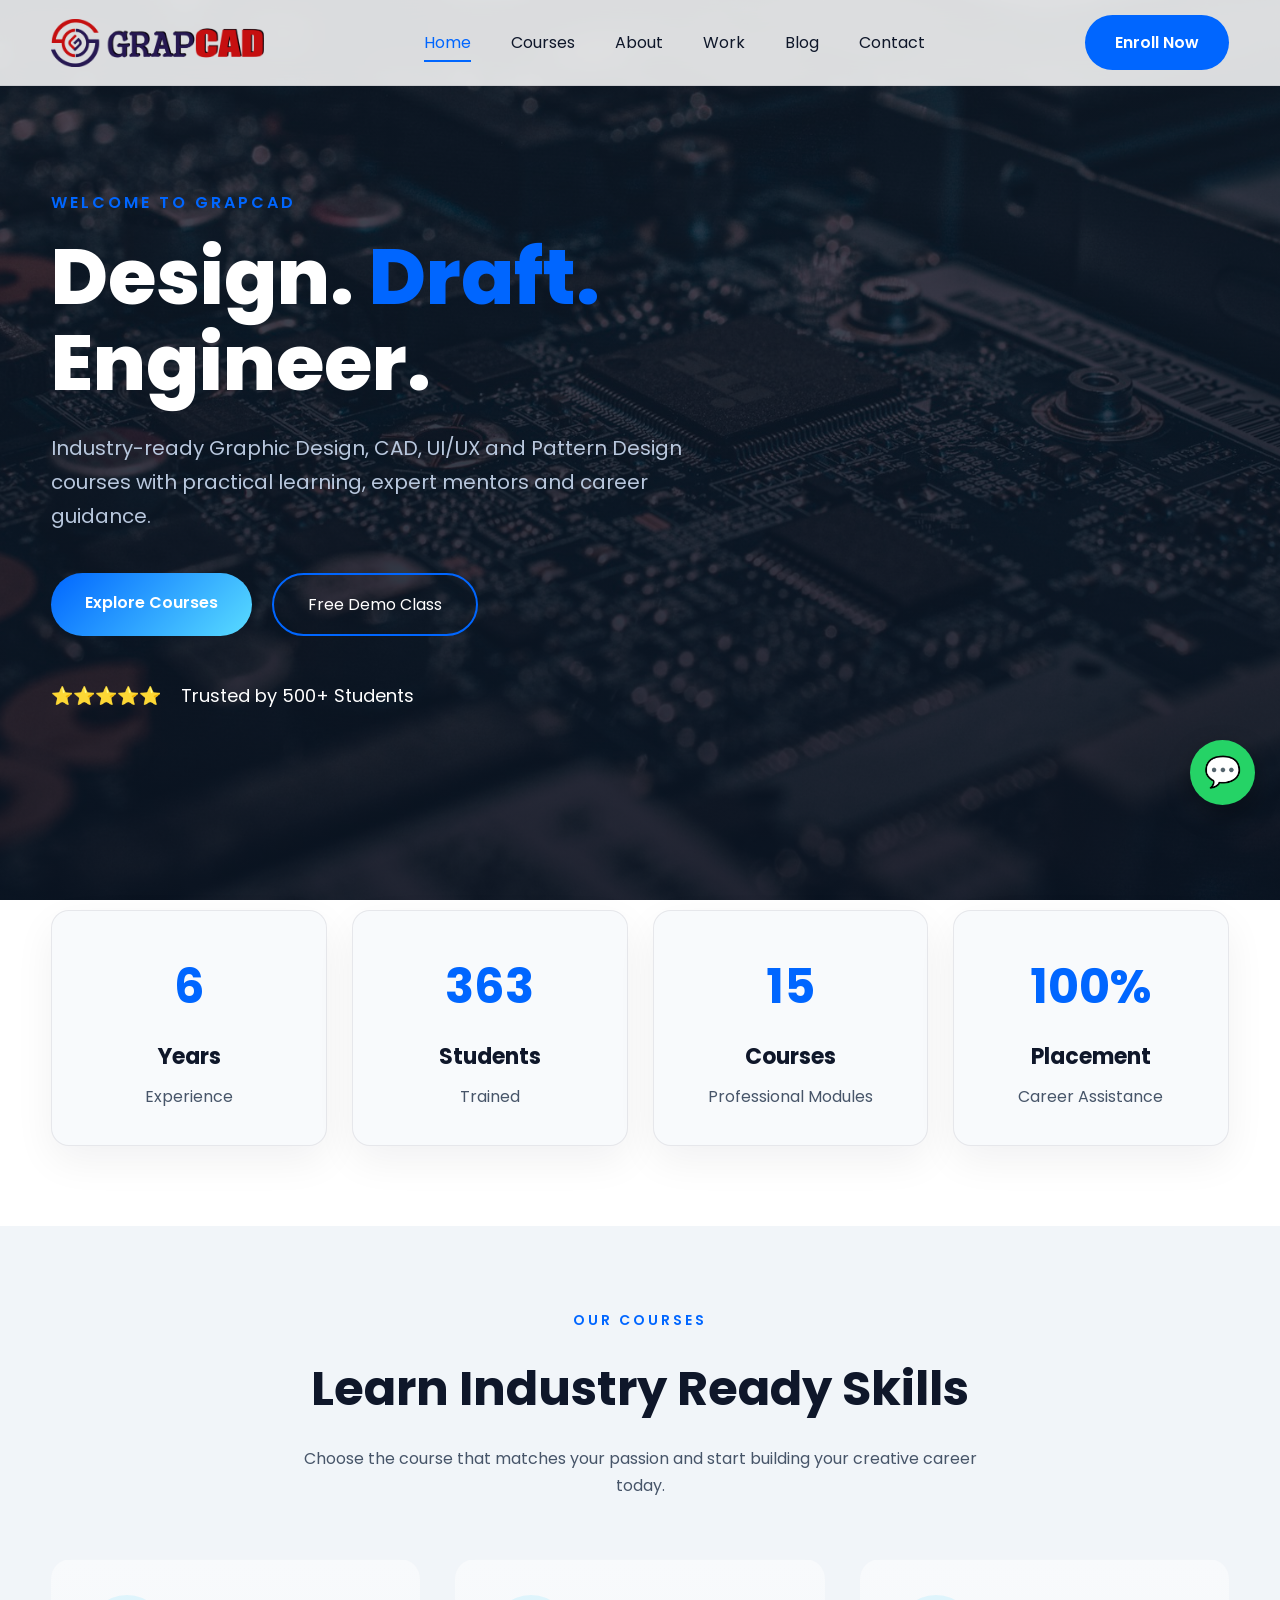
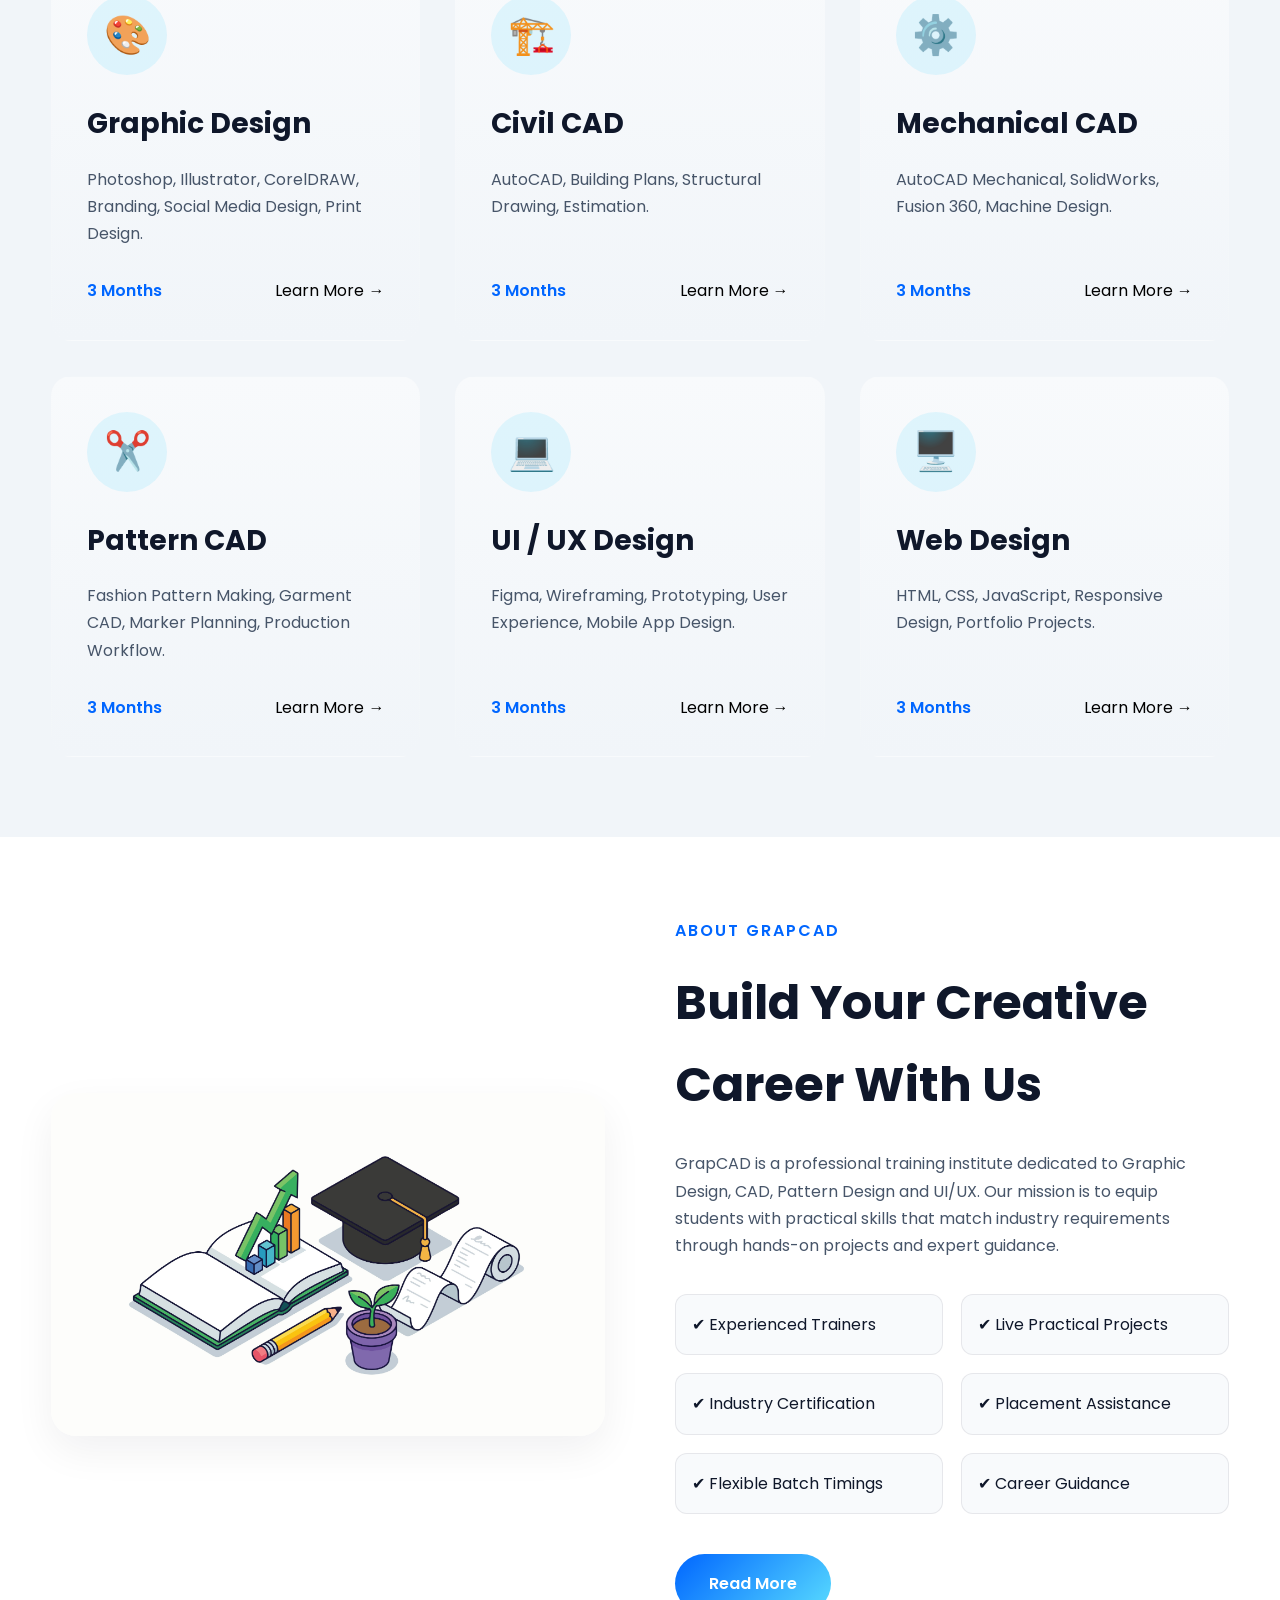
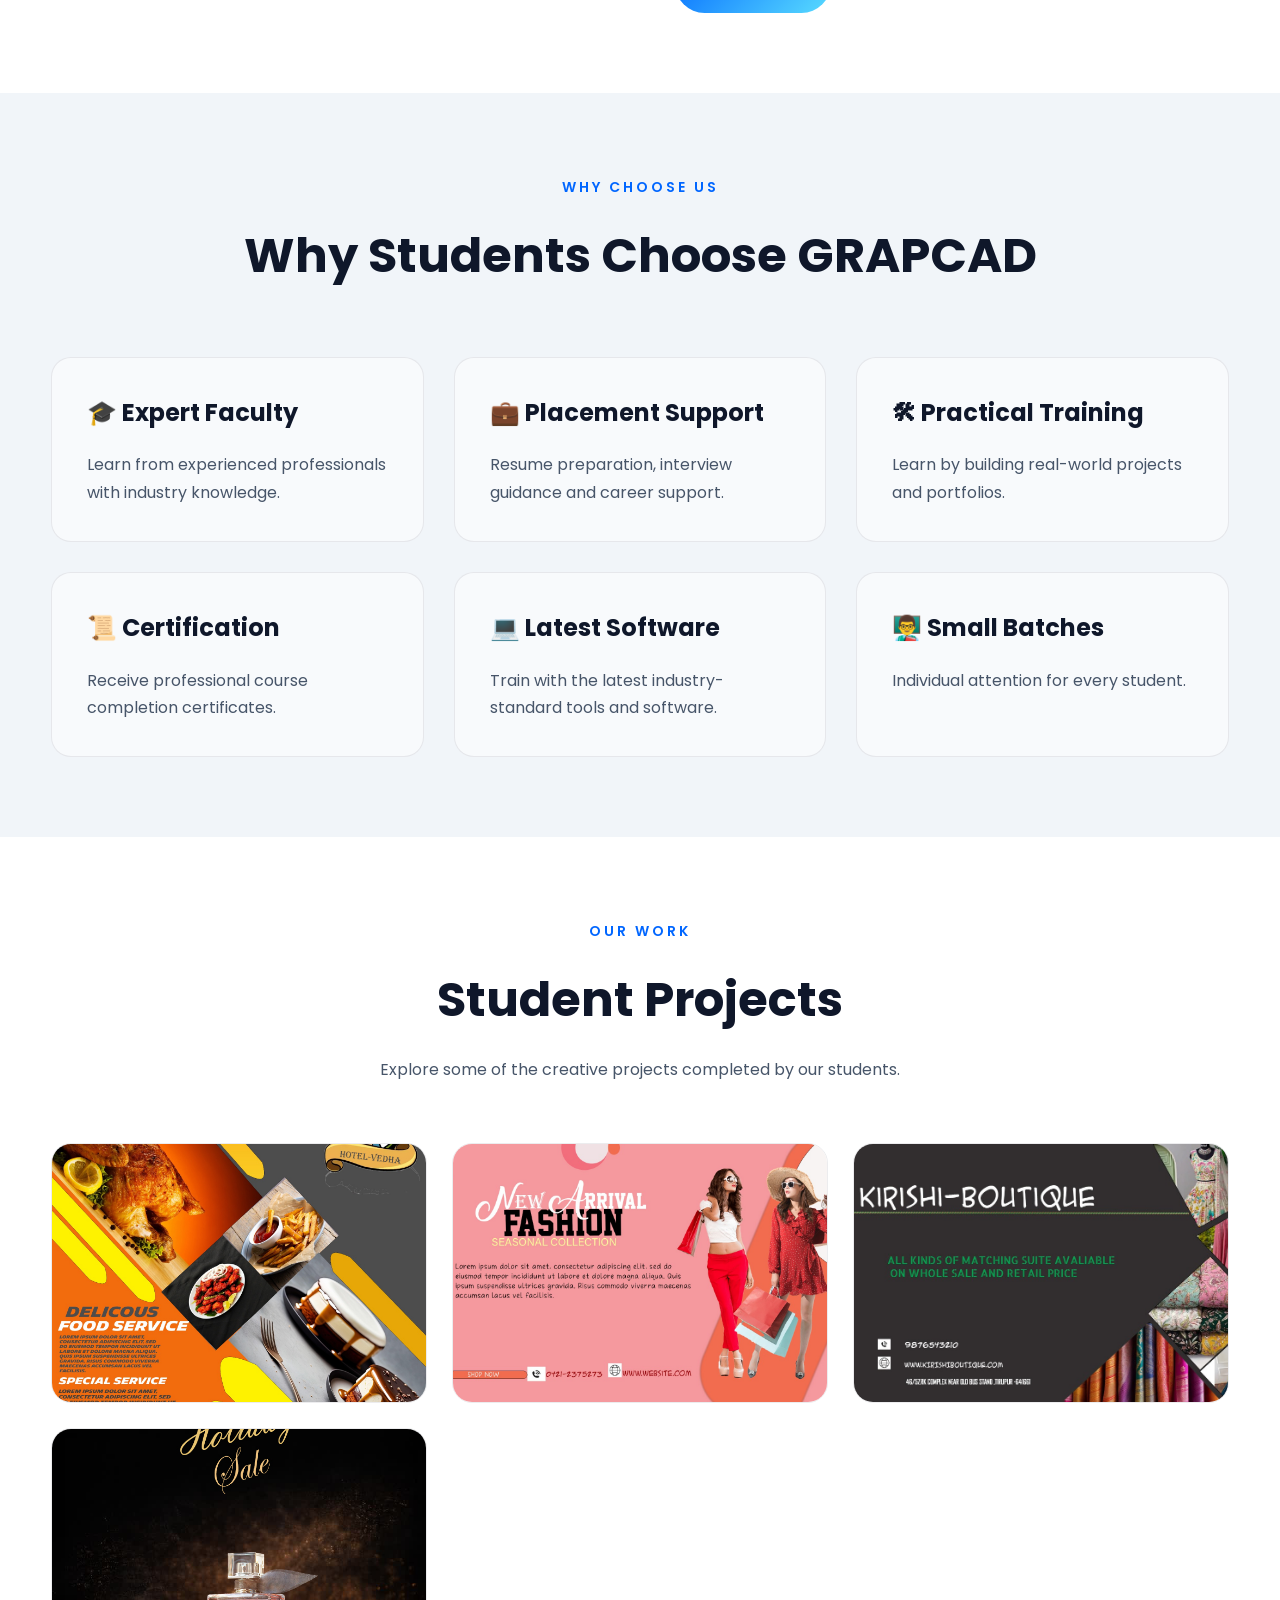
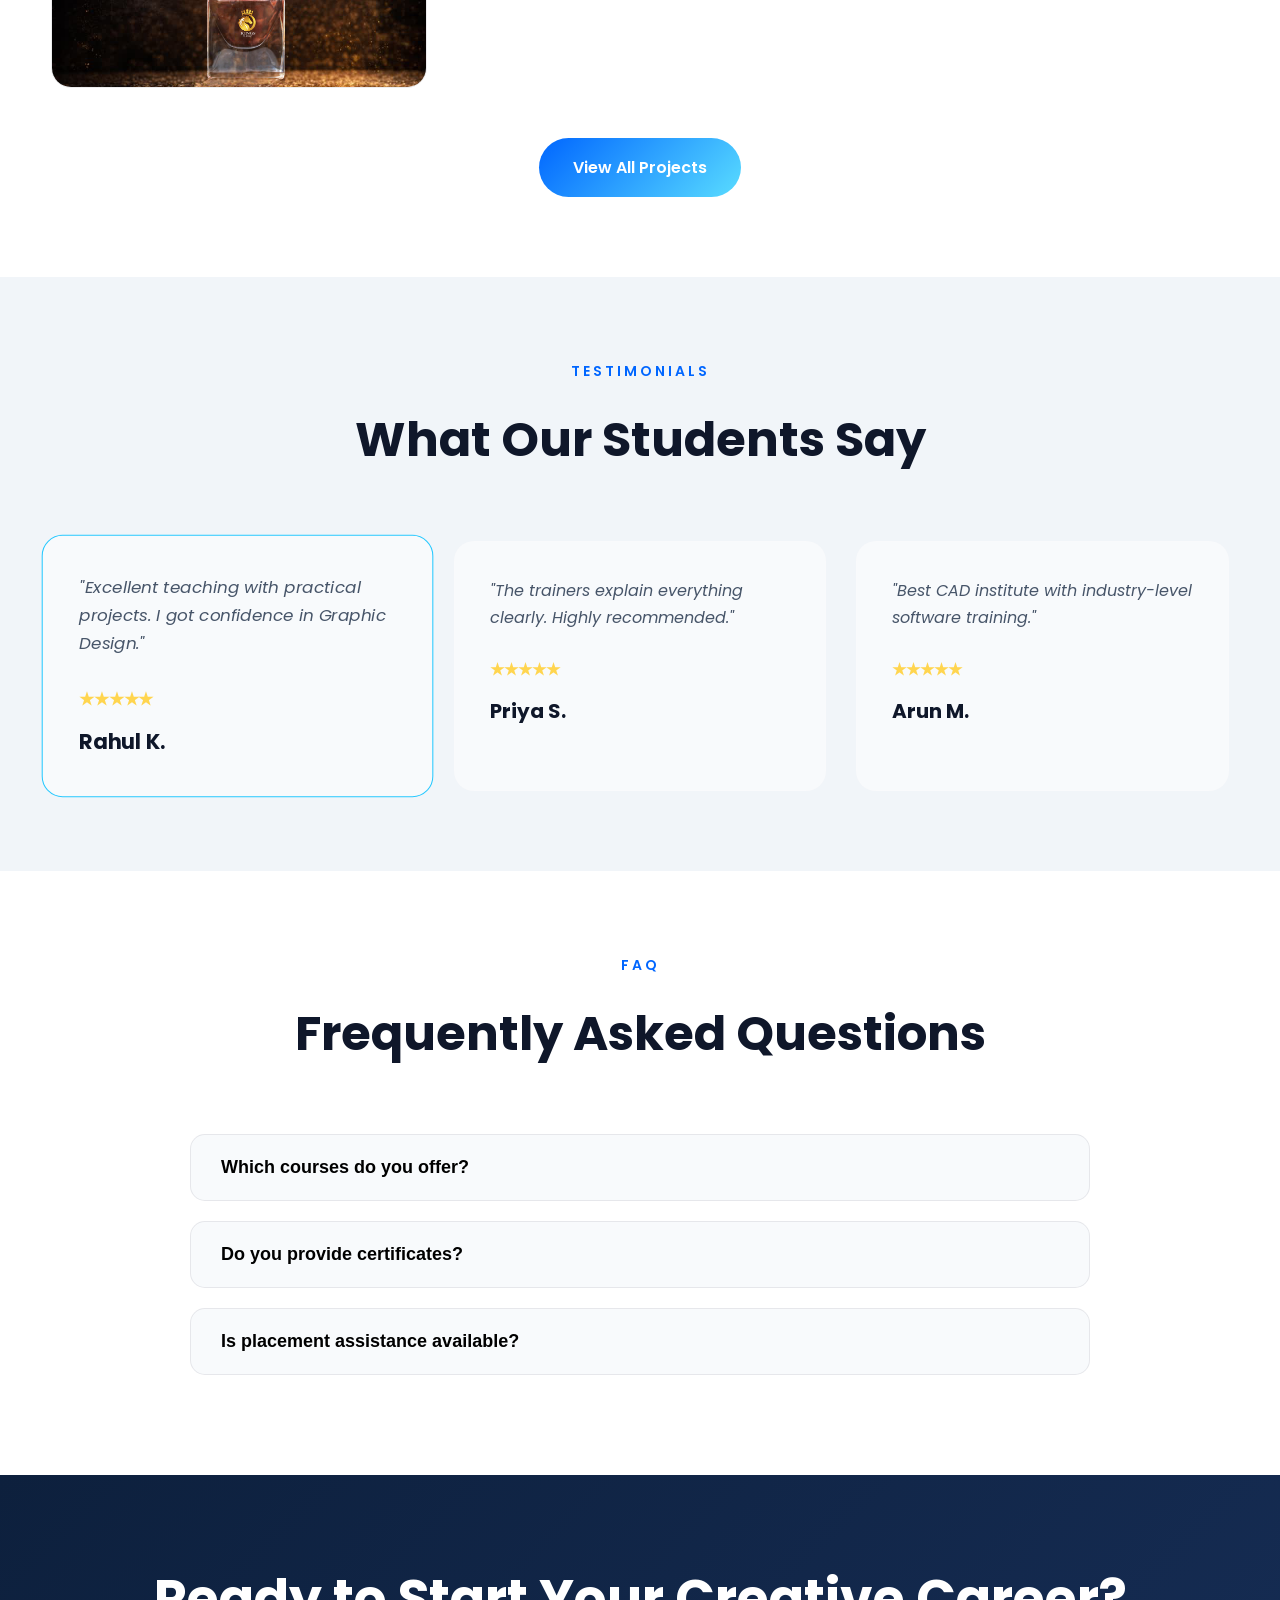
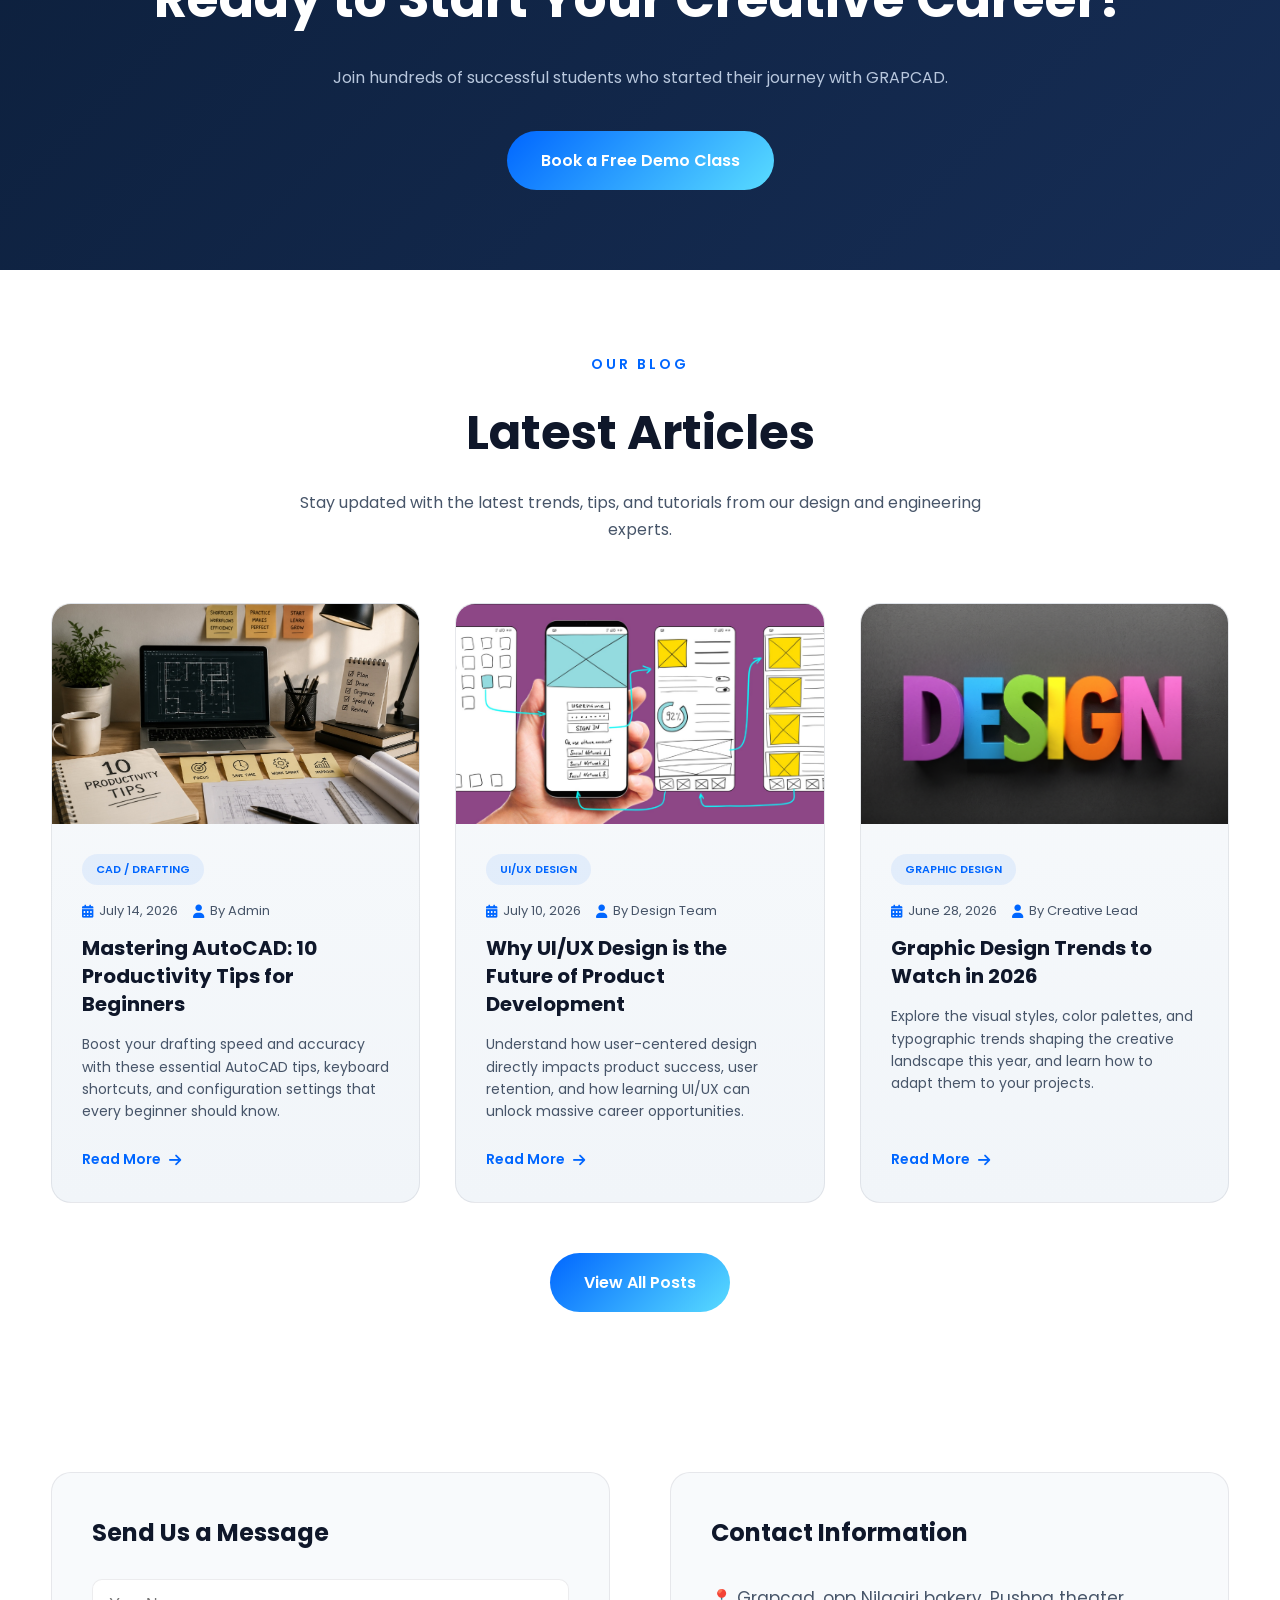
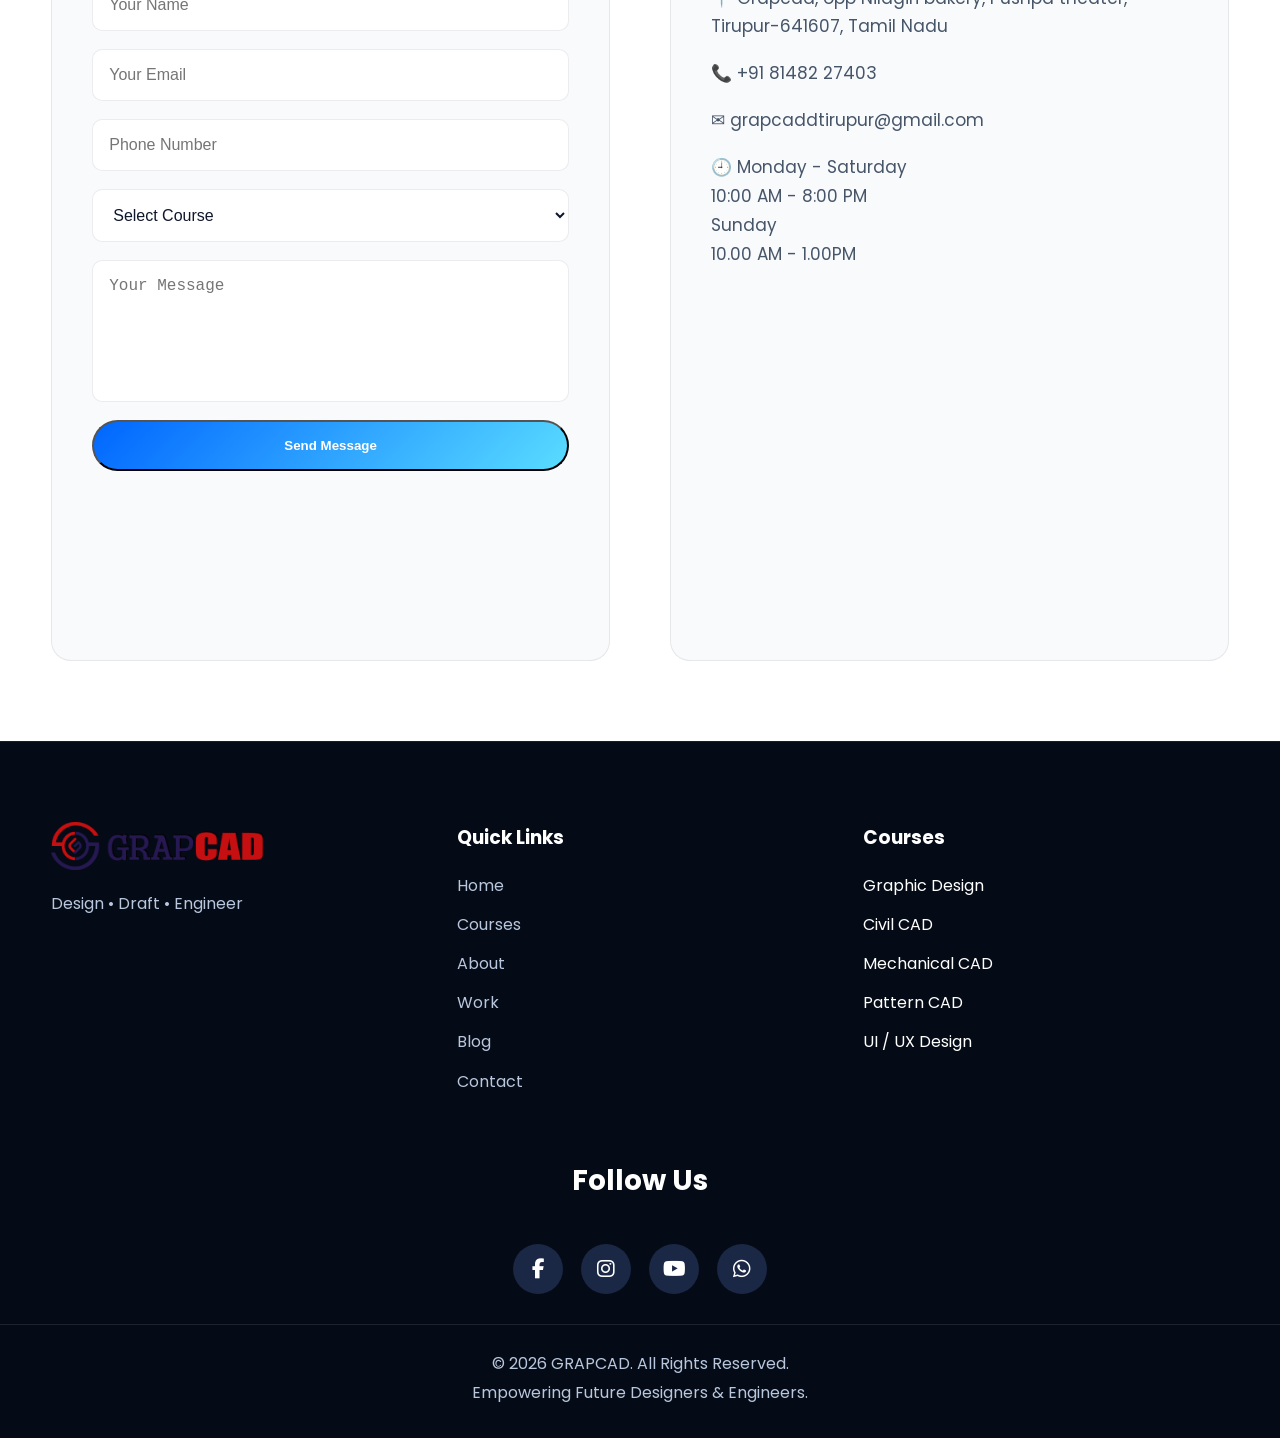
==== commit 4c21bab7: "Update index.html" ====
--- a/index.html
+++ b/index.html
@@ -955,27 +955,66 @@
 
       <div class="contact-form">
 
-          <h2>Send us a Message</h2>
-
-            <form action="https://script.google.com/macros/s/AKfycbzXqS6QoagyPunbGxWveLSRZRLos2Wm38lOBFY4UmEUZd6zWOF9YqiZcHE6Sr_kAeMw/exec" method="POST">
-
-<input type="text" name="name" placeholder="Your Name" required>
-
-<input type="email" name="email" placeholder="Email Address" required>
-
-<input type="tel" name="phone" placeholder="Phone Number">
-
-<textarea name="message" rows="6" placeholder="Your Message" required></textarea>
-
-              <button type="submit" class="primary-btn">
-
-                  Send Message
-
-              </button>
-
-          </form>
-
-      </div>
+         <h2>Send Us a Message</h2>
+
+<form
+    action="https://script.google.com/macros/s/AKfycbzFoF3IHATONH8LBt6lUO1J2F6C-p0huWiokPfB-b7rVX4iJcWDEzcZSNH7IVphZMGX/exec"
+    method="POST">
+
+    <input
+        type="text"
+        name="name"
+        placeholder="Your Name"
+        required>
+
+    <input
+        type="email"
+        name="email"
+        placeholder="Your Email"
+        required>
+
+    <input
+        type="tel"
+        name="phone"
+        placeholder="Phone Number"
+        required>
+
+    <select name="course" required>
+
+        <option value="">Select Course</option>
+
+        <option value="Graphic Design">Graphic Design</option>
+
+        <option value="UI/UX Design">UI/UX Design</option>
+
+        <option value="Web Design">Web Design</option>
+
+        <option value="Civil CAD">Civil CAD</option>
+
+        <option value="Mechanical CAD">Mechanical CAD</option>
+
+        <option value="Interior Design">Interior Design</option>
+
+        <option value="Pattern CAD">Pattern CAD</option>
+
+    </select>
+
+    <textarea
+        name="message"
+        rows="6"
+        placeholder="Your Message"
+        required></textarea>
+
+    <button
+        type="submit"
+        class="primary-btn">
+
+        Send Message
+
+    </button>
+
+</form>
+</div>
 
       <div class="contact-info">
 
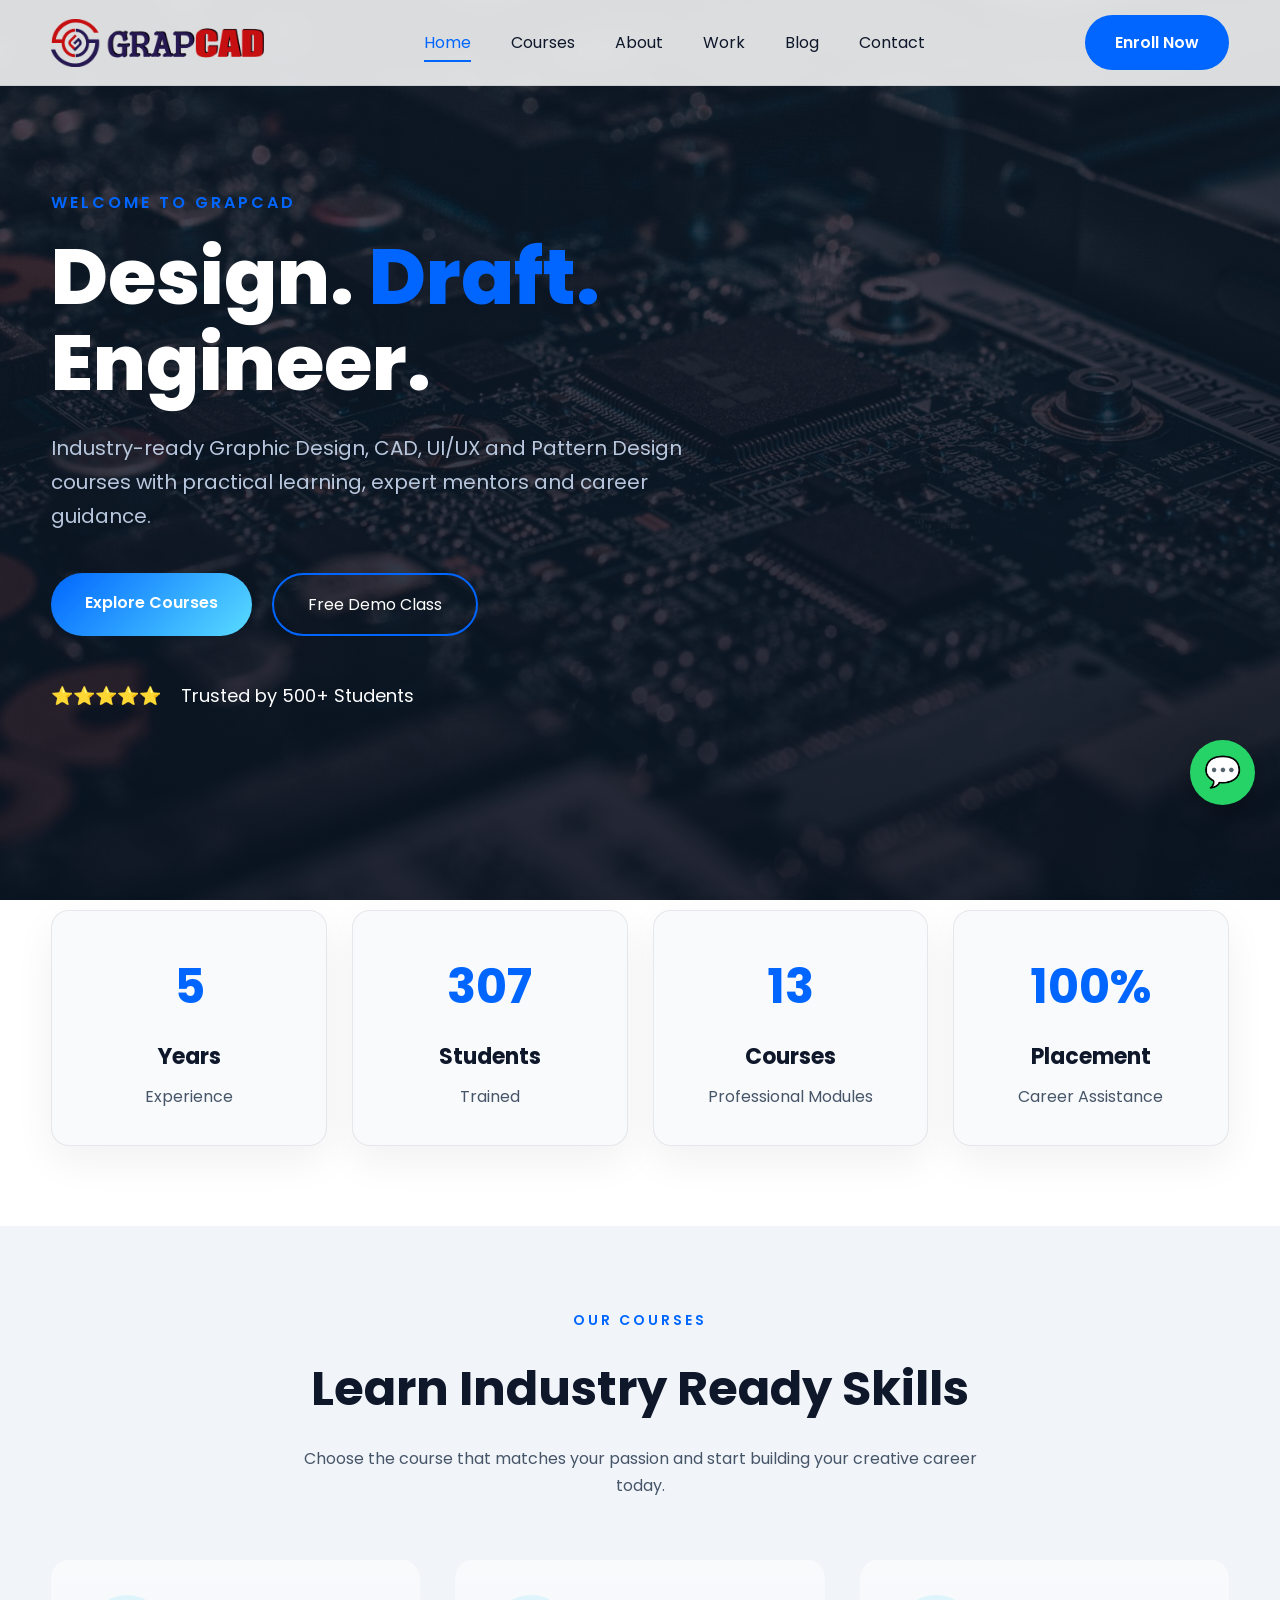
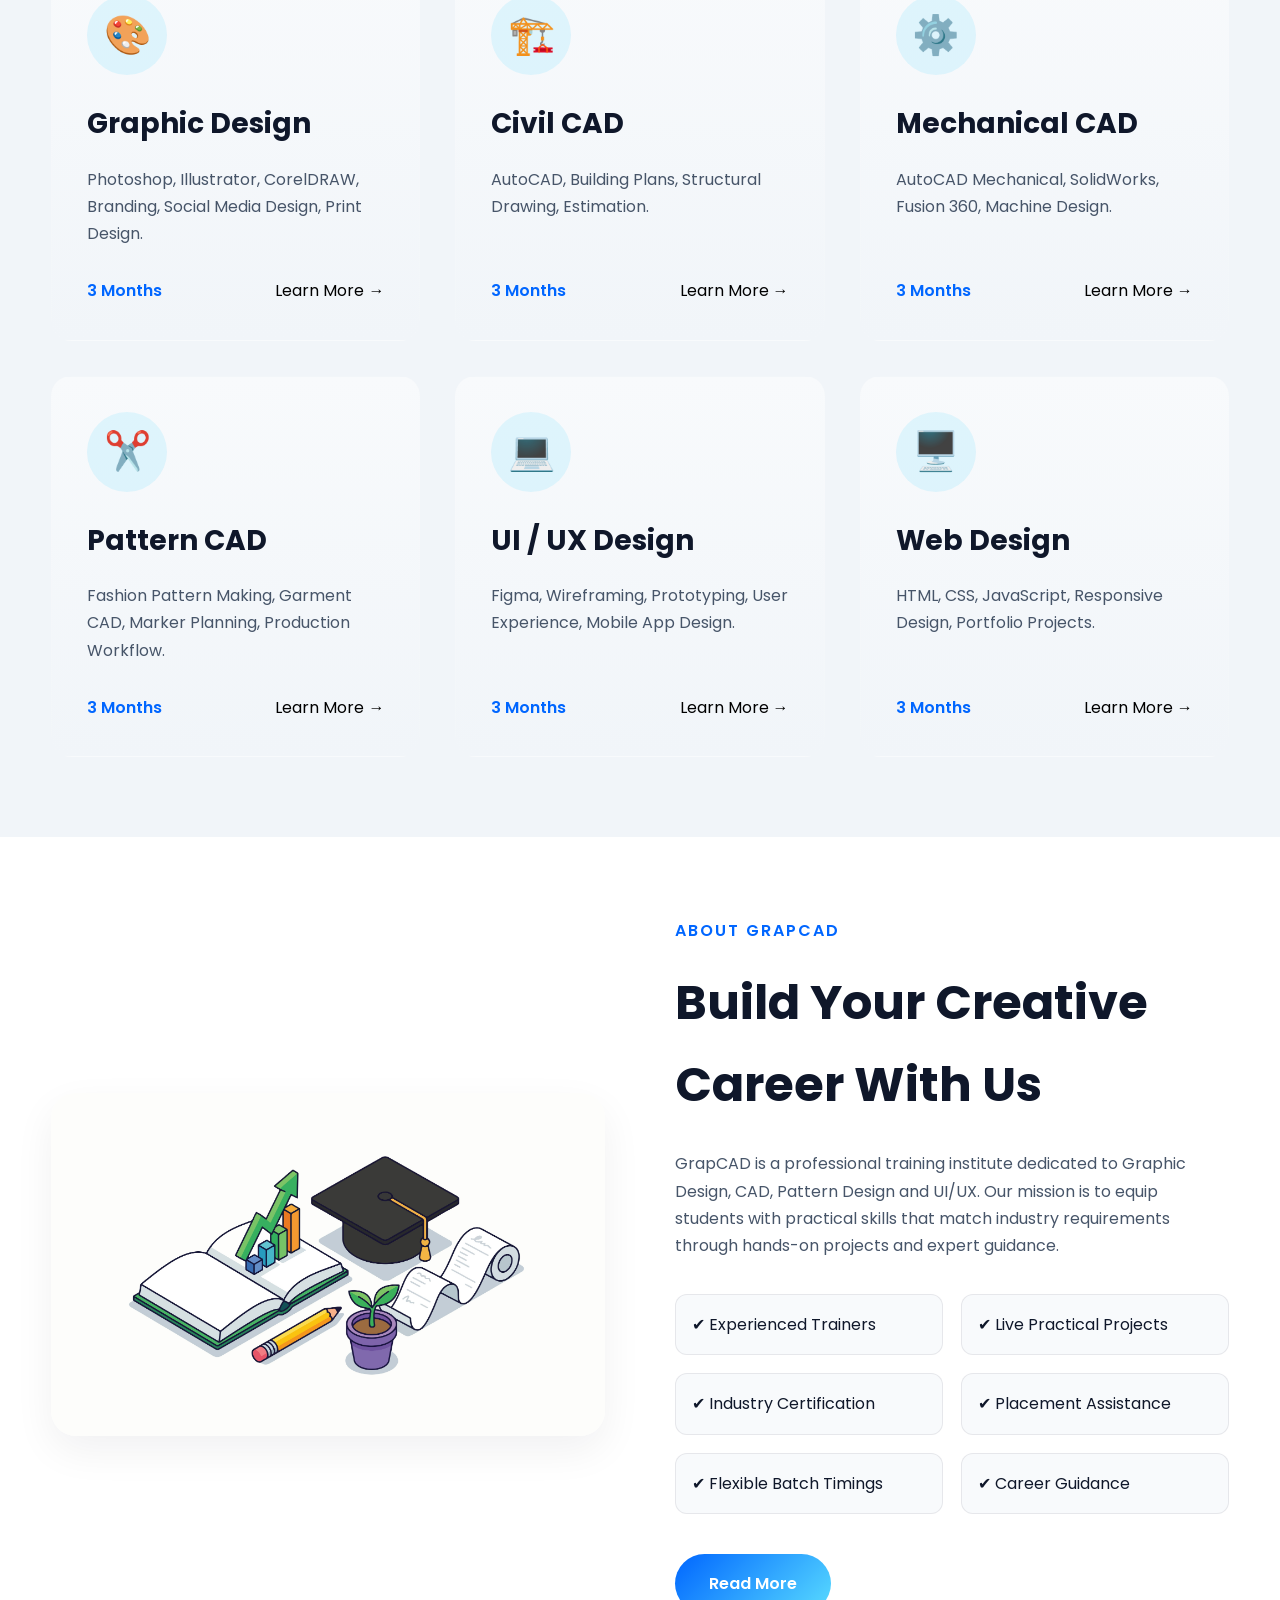
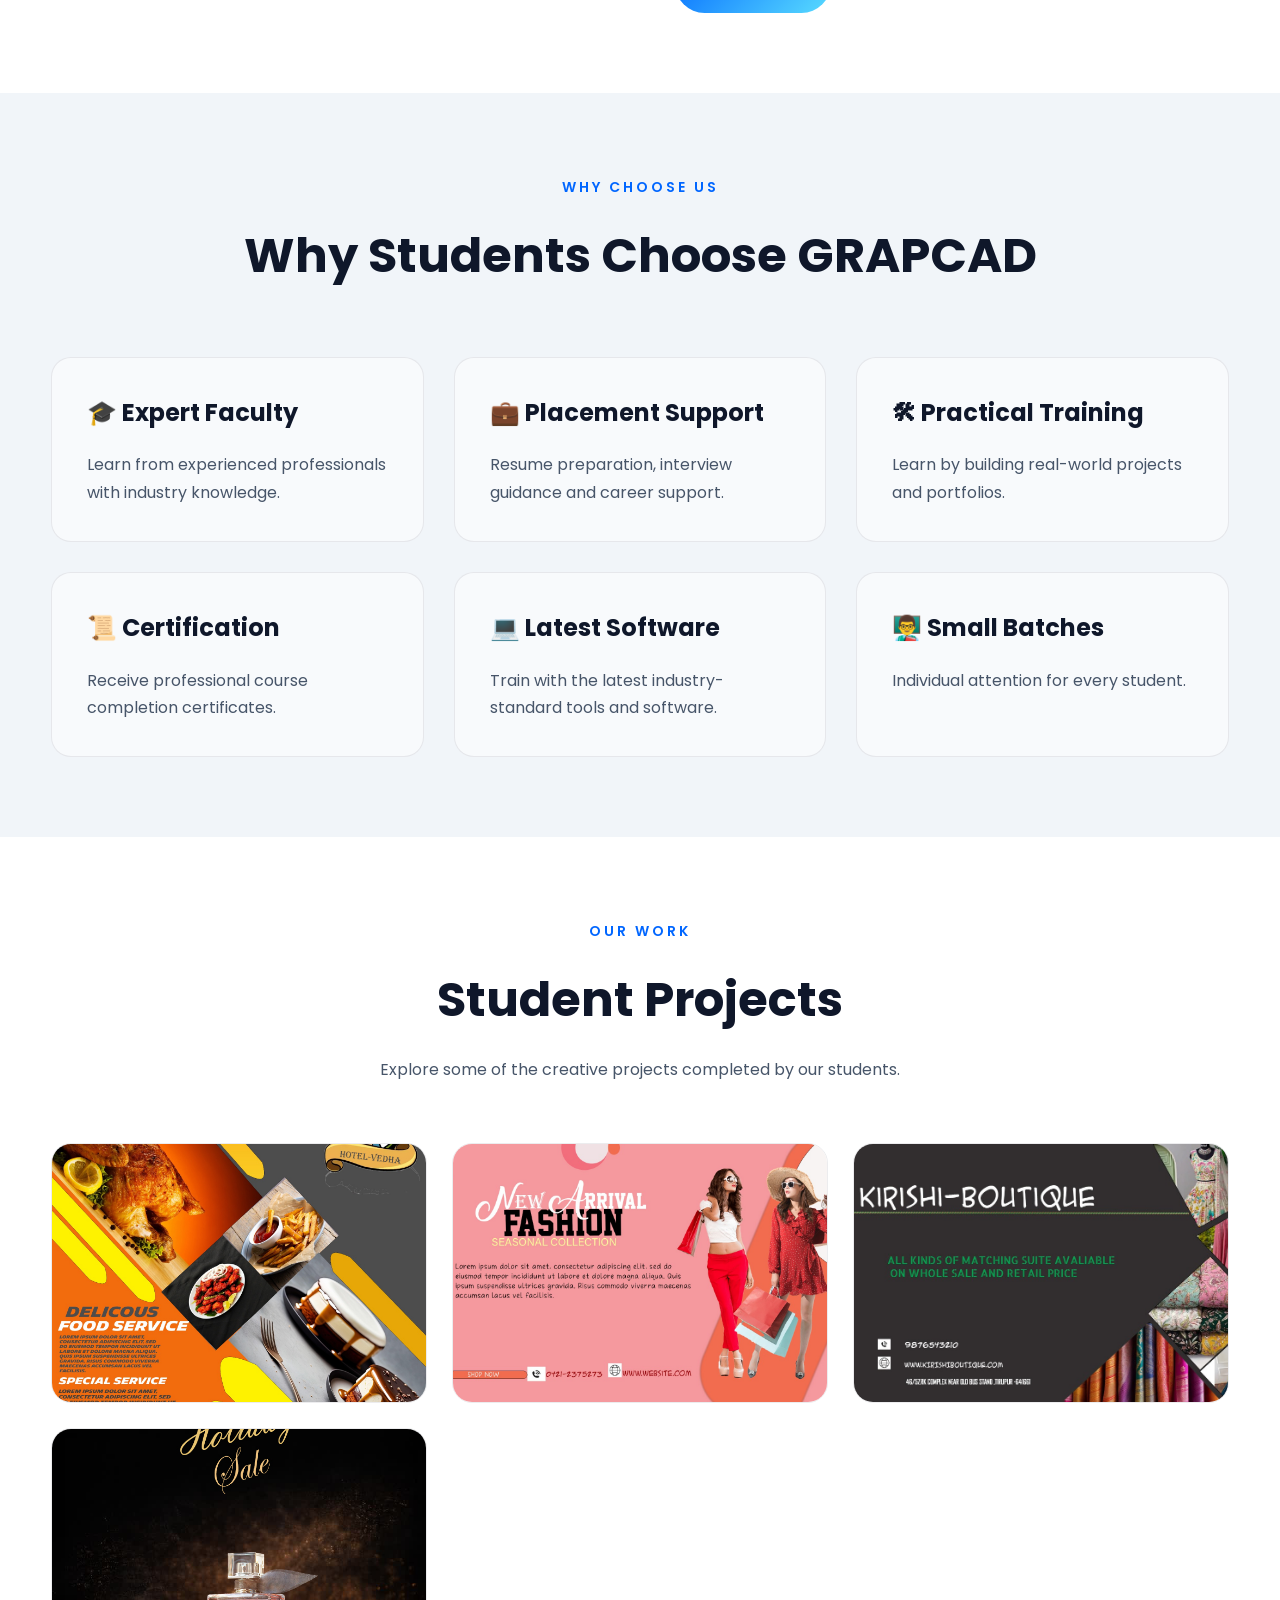
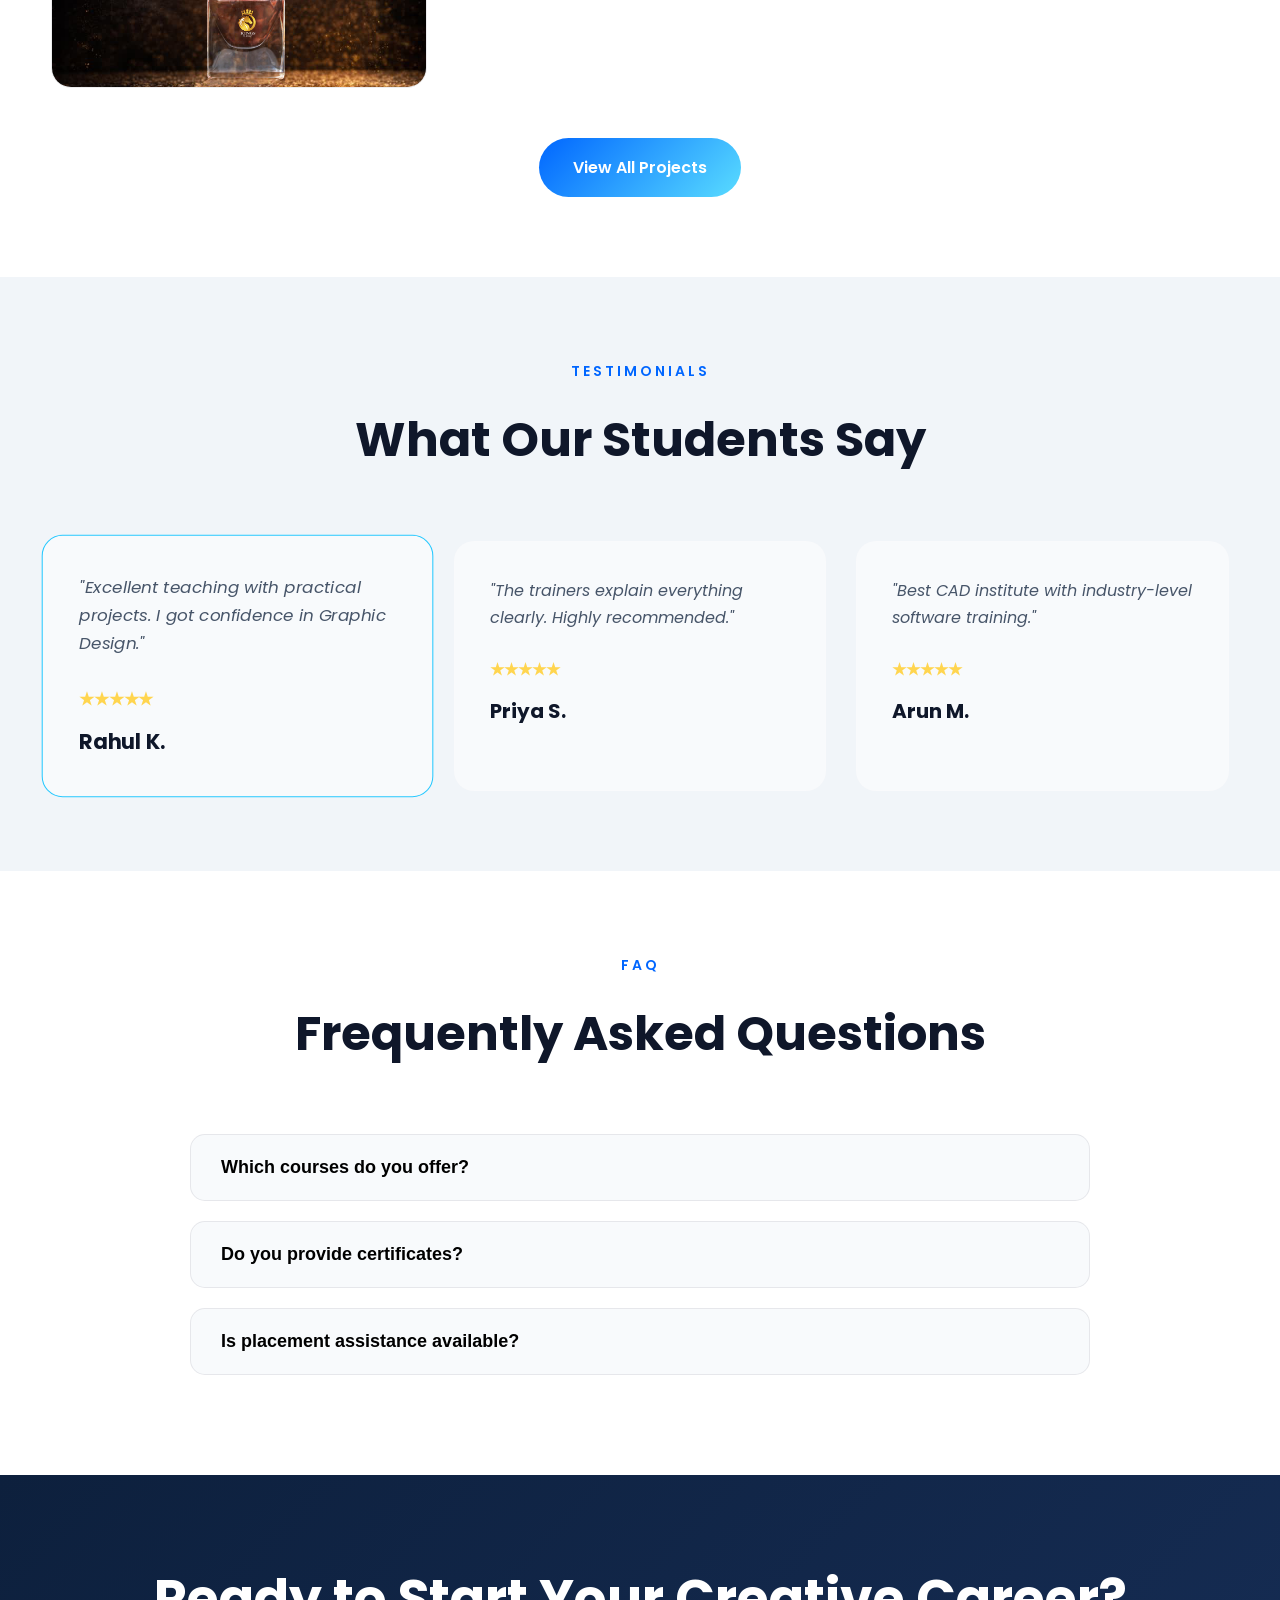
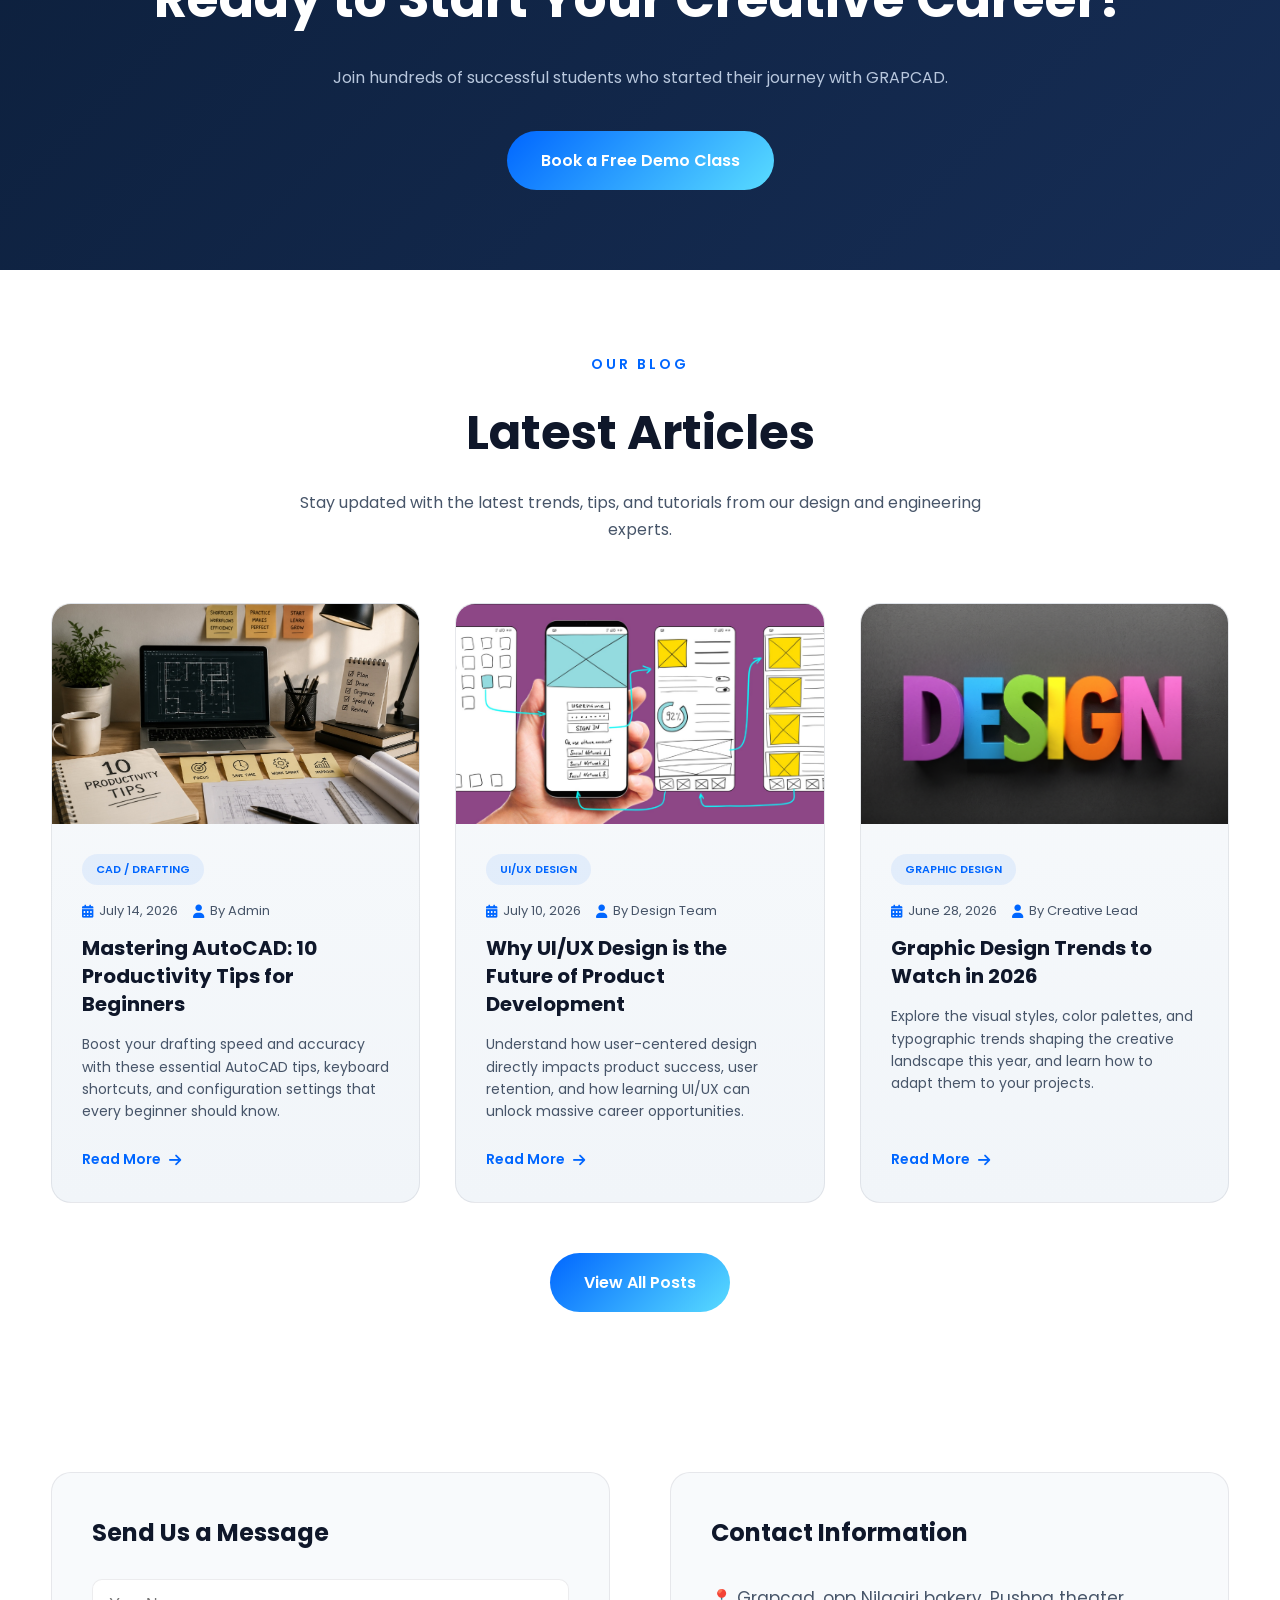
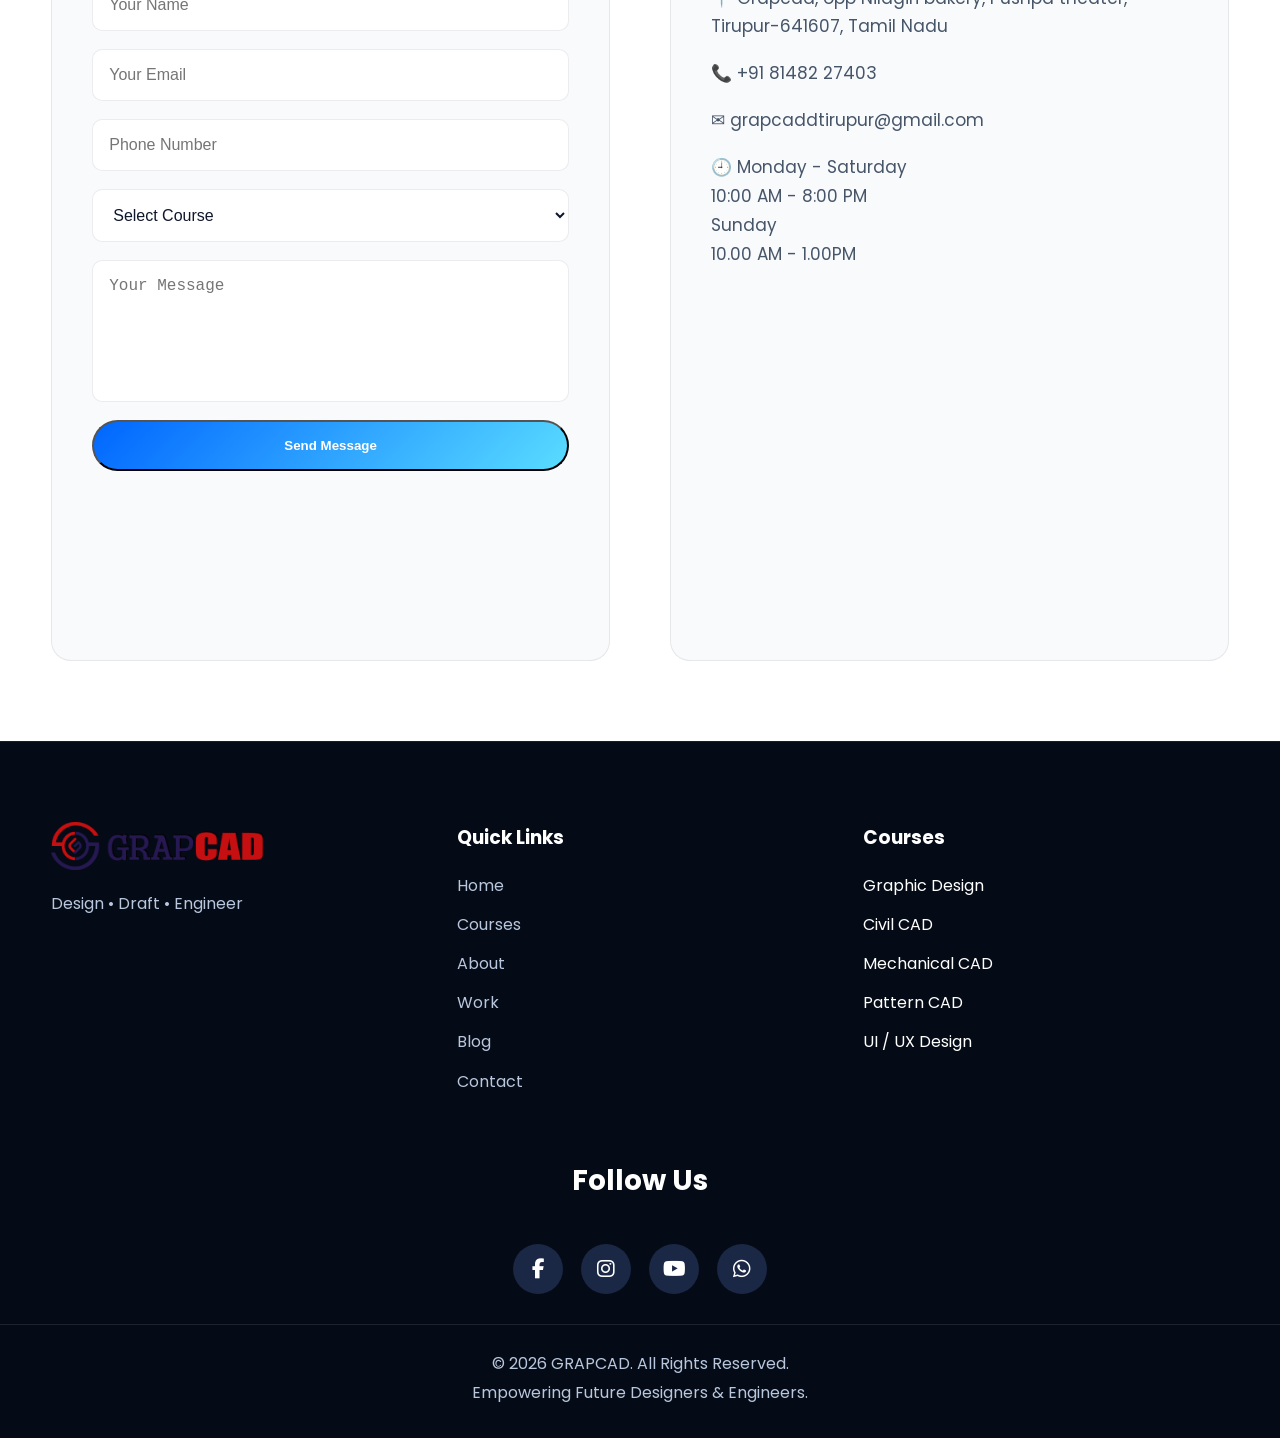
==== commit 3e5eb14f: "Update index.html" ====
--- a/index.html
+++ b/index.html
@@ -958,7 +958,7 @@
          <h2>Send Us a Message</h2>
 
 <form
-    action="https://script.google.com/macros/s/AKfycbzFoF3IHATONH8LBt6lUO1J2F6C-p0huWiokPfB-b7rVX4iJcWDEzcZSNH7IVphZMGX/exec"
+    action="https://script.google.com/macros/s/AKfycbzXqS6QoagyPunbGxWveLSRZRLos2Wm38lOBFY4UmEUZd6zWOF9YqiZcHE6Sr_kAeMw/exec"
     method="POST">
 
     <input
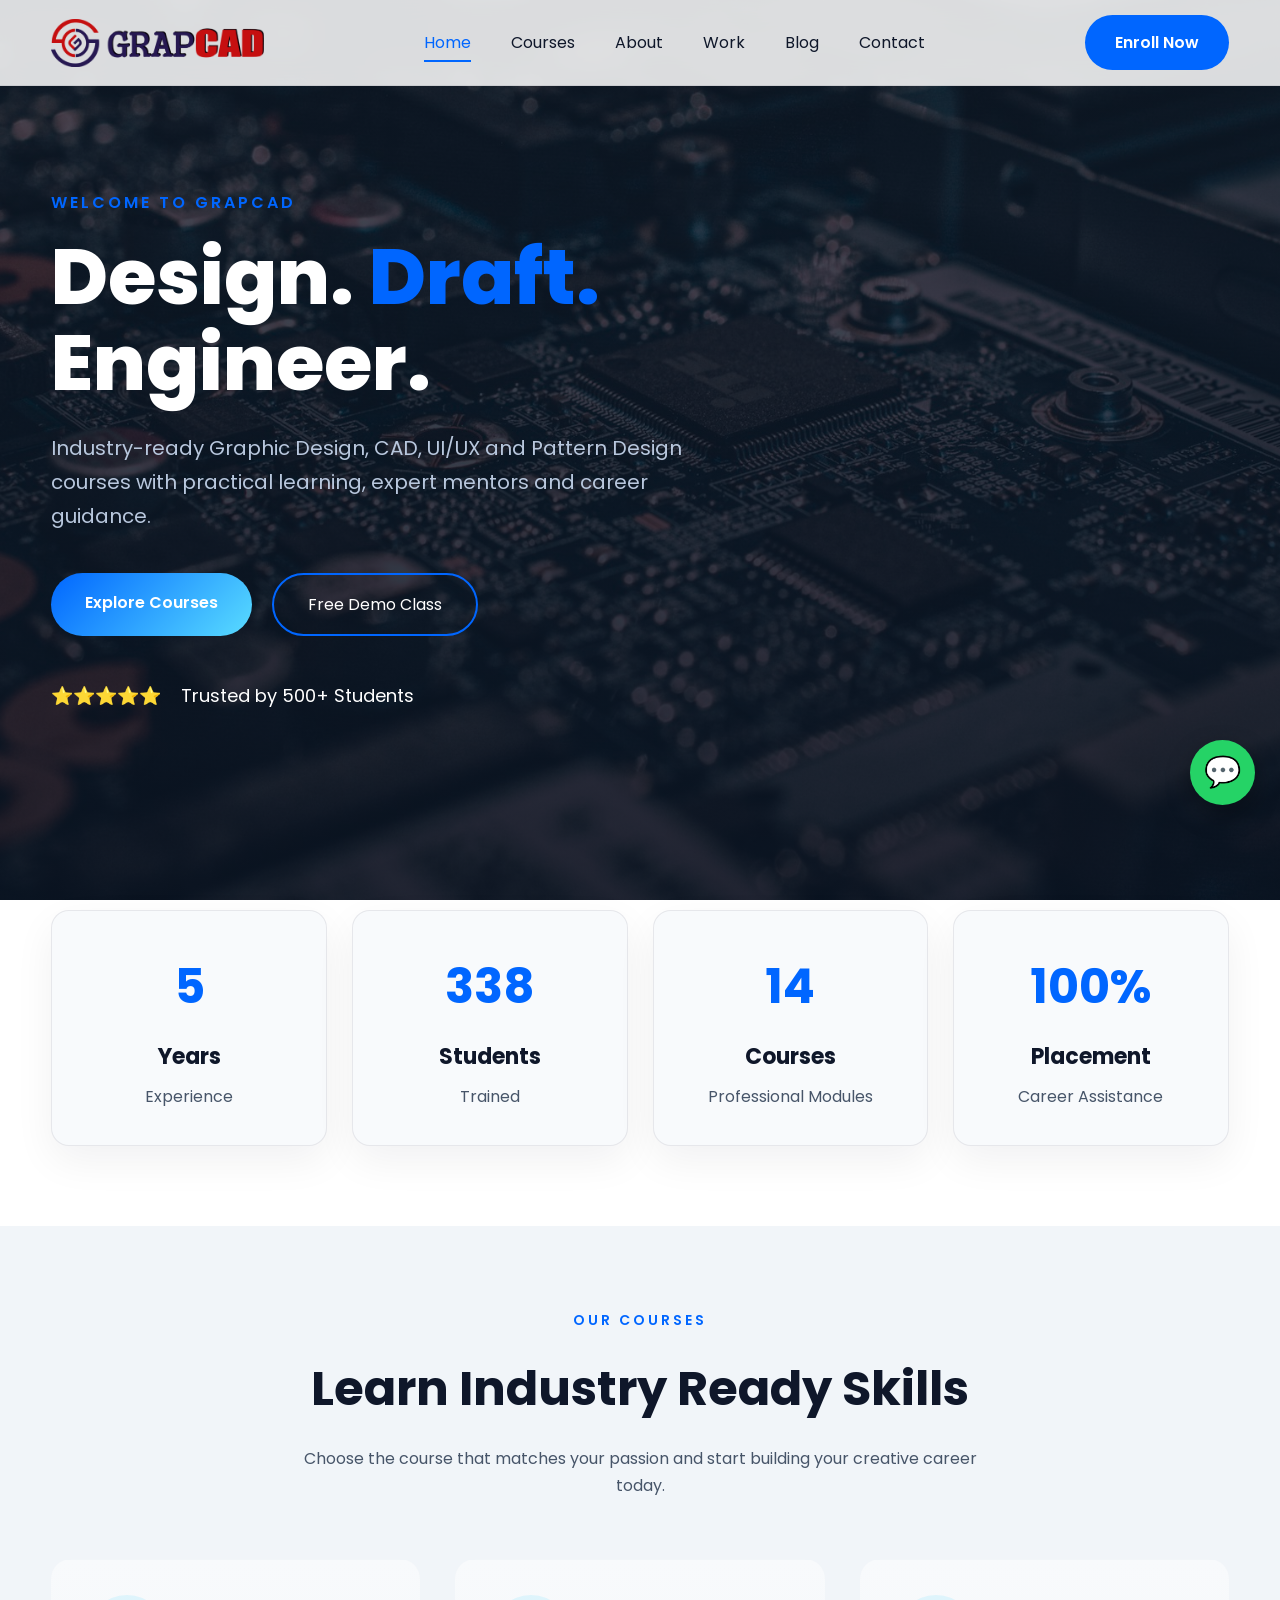
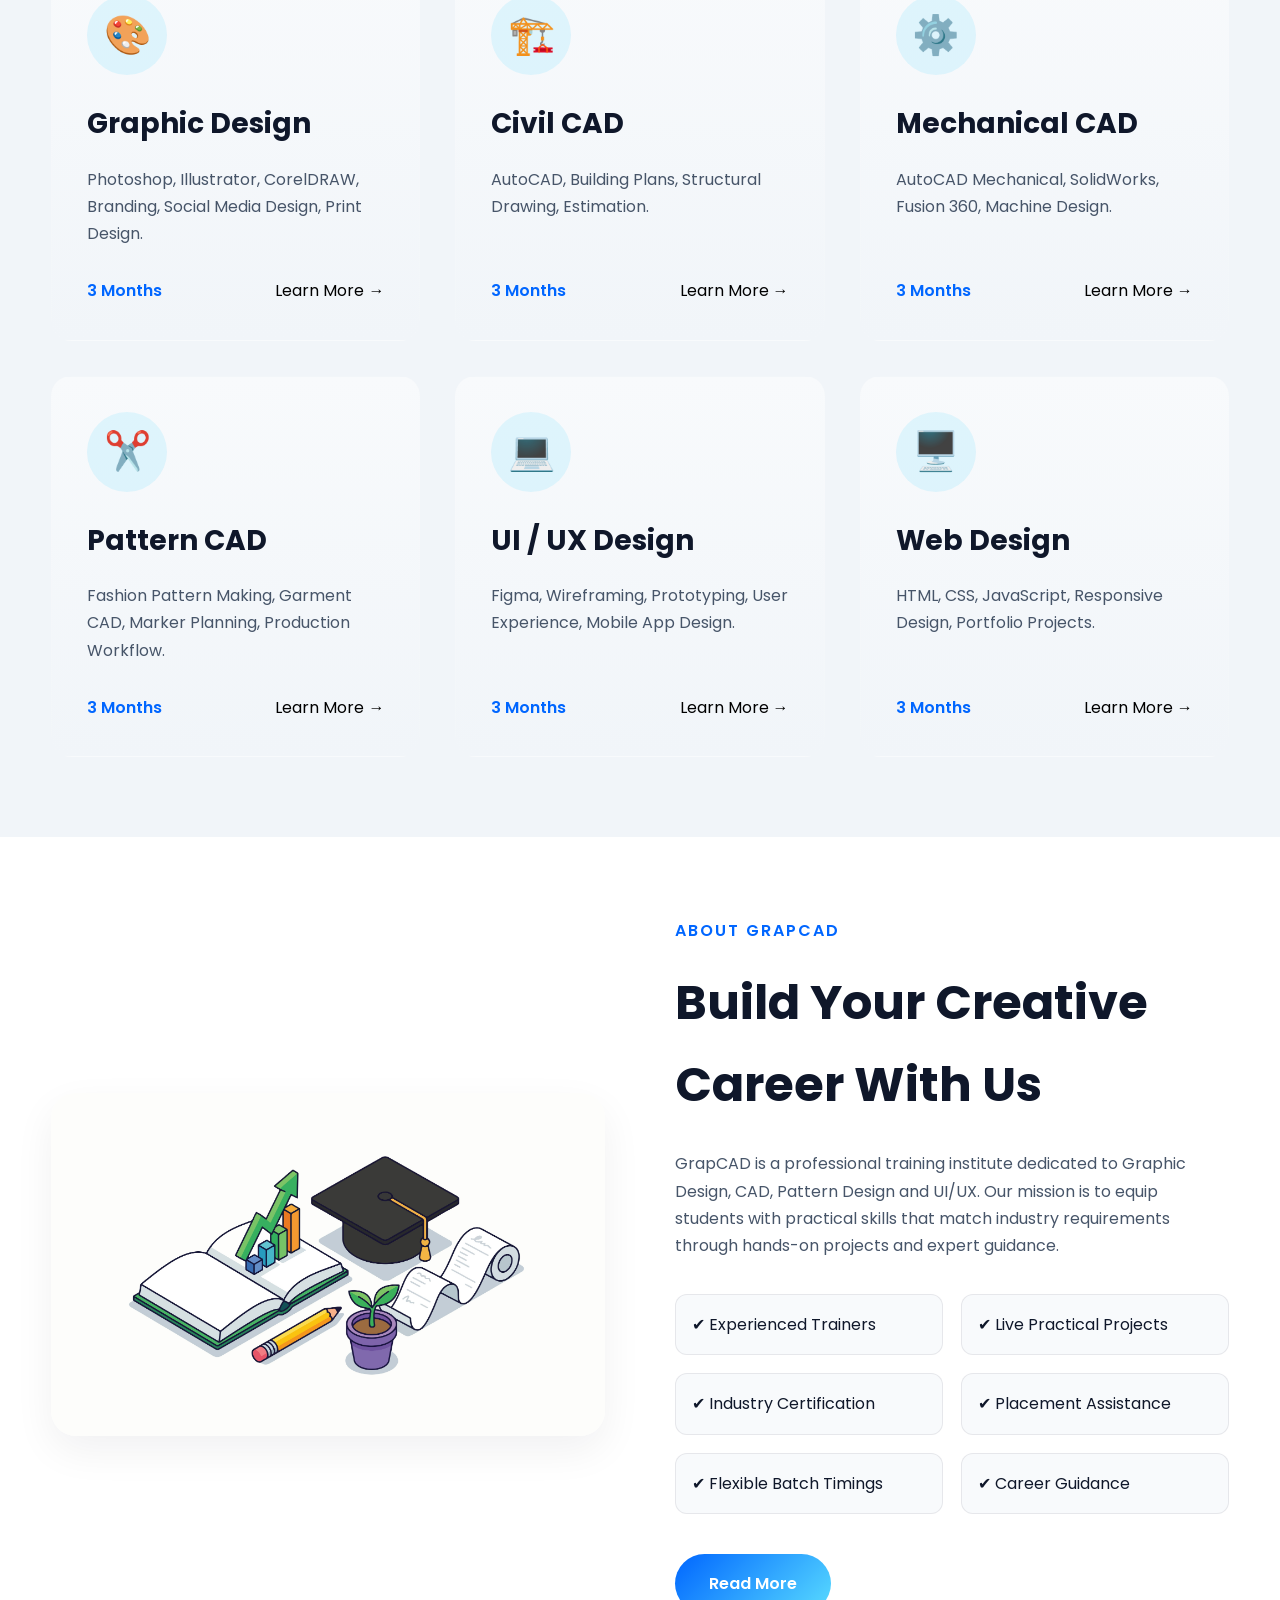
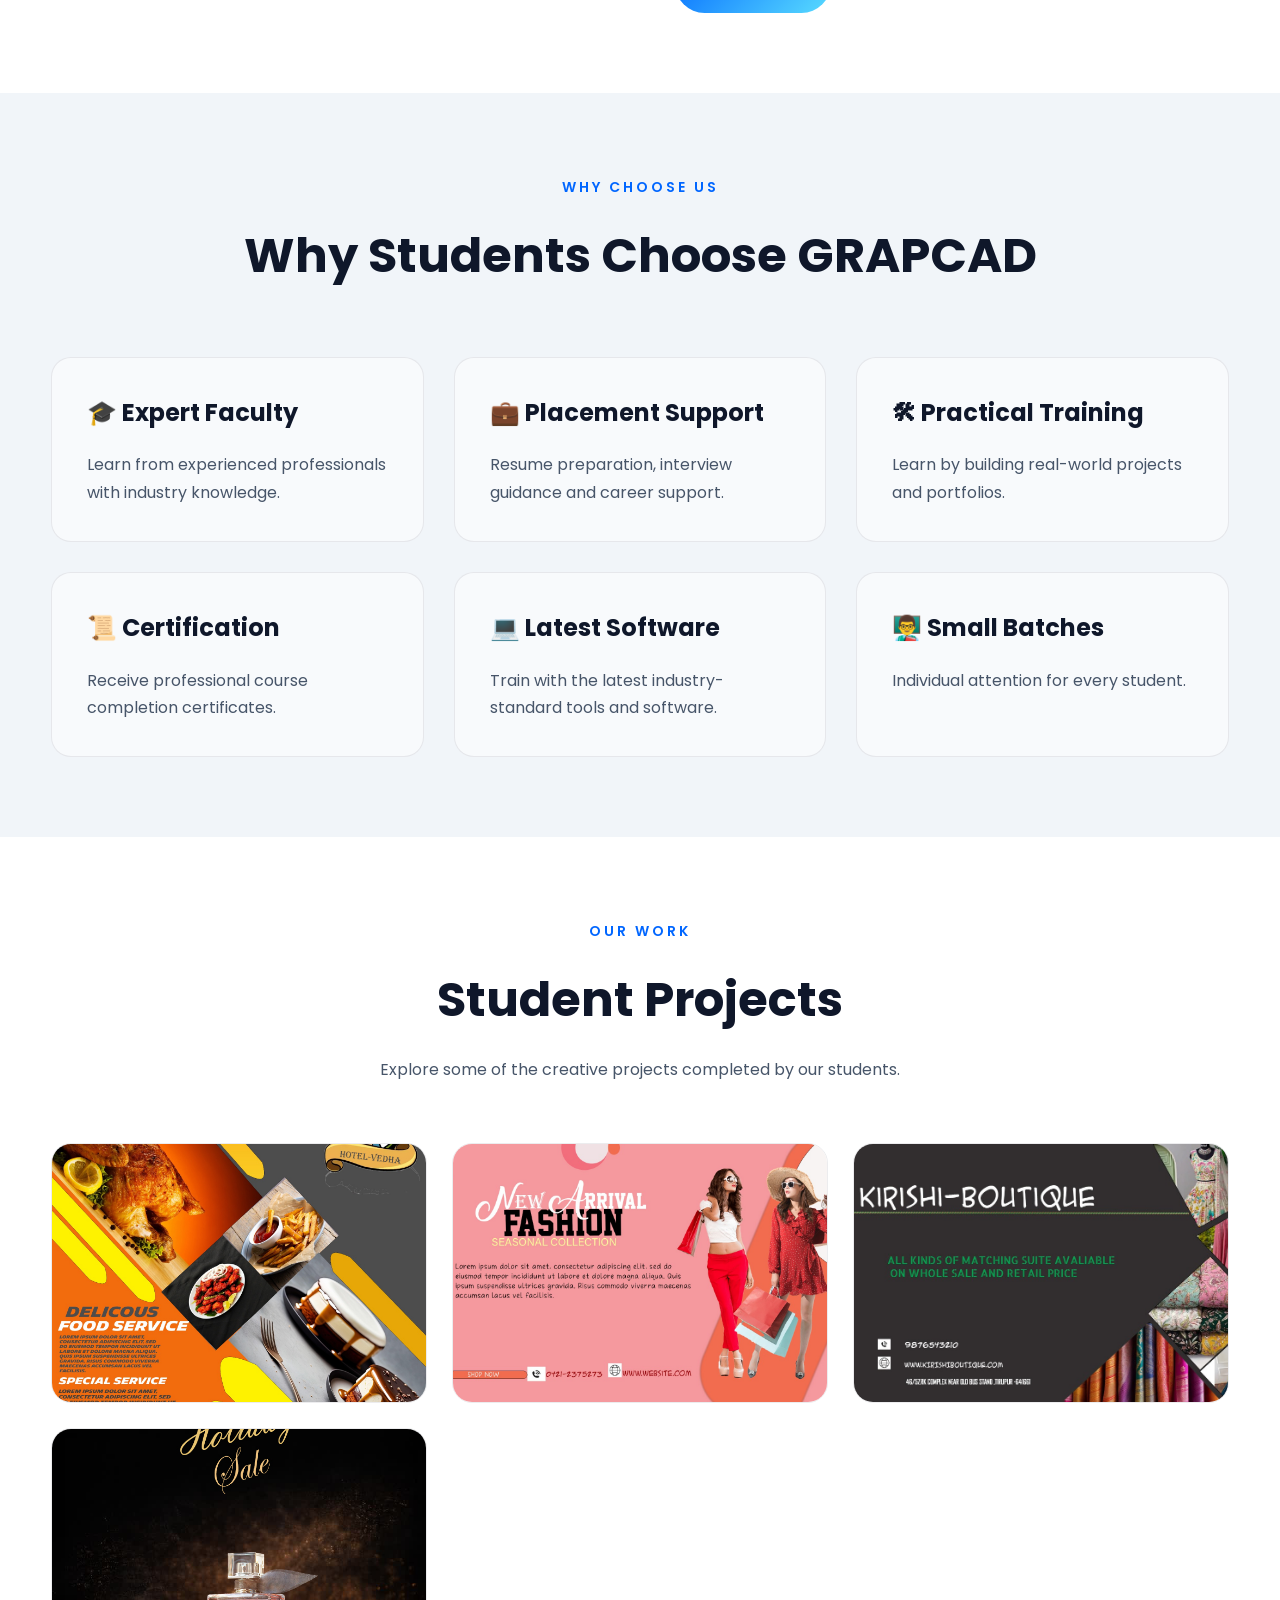
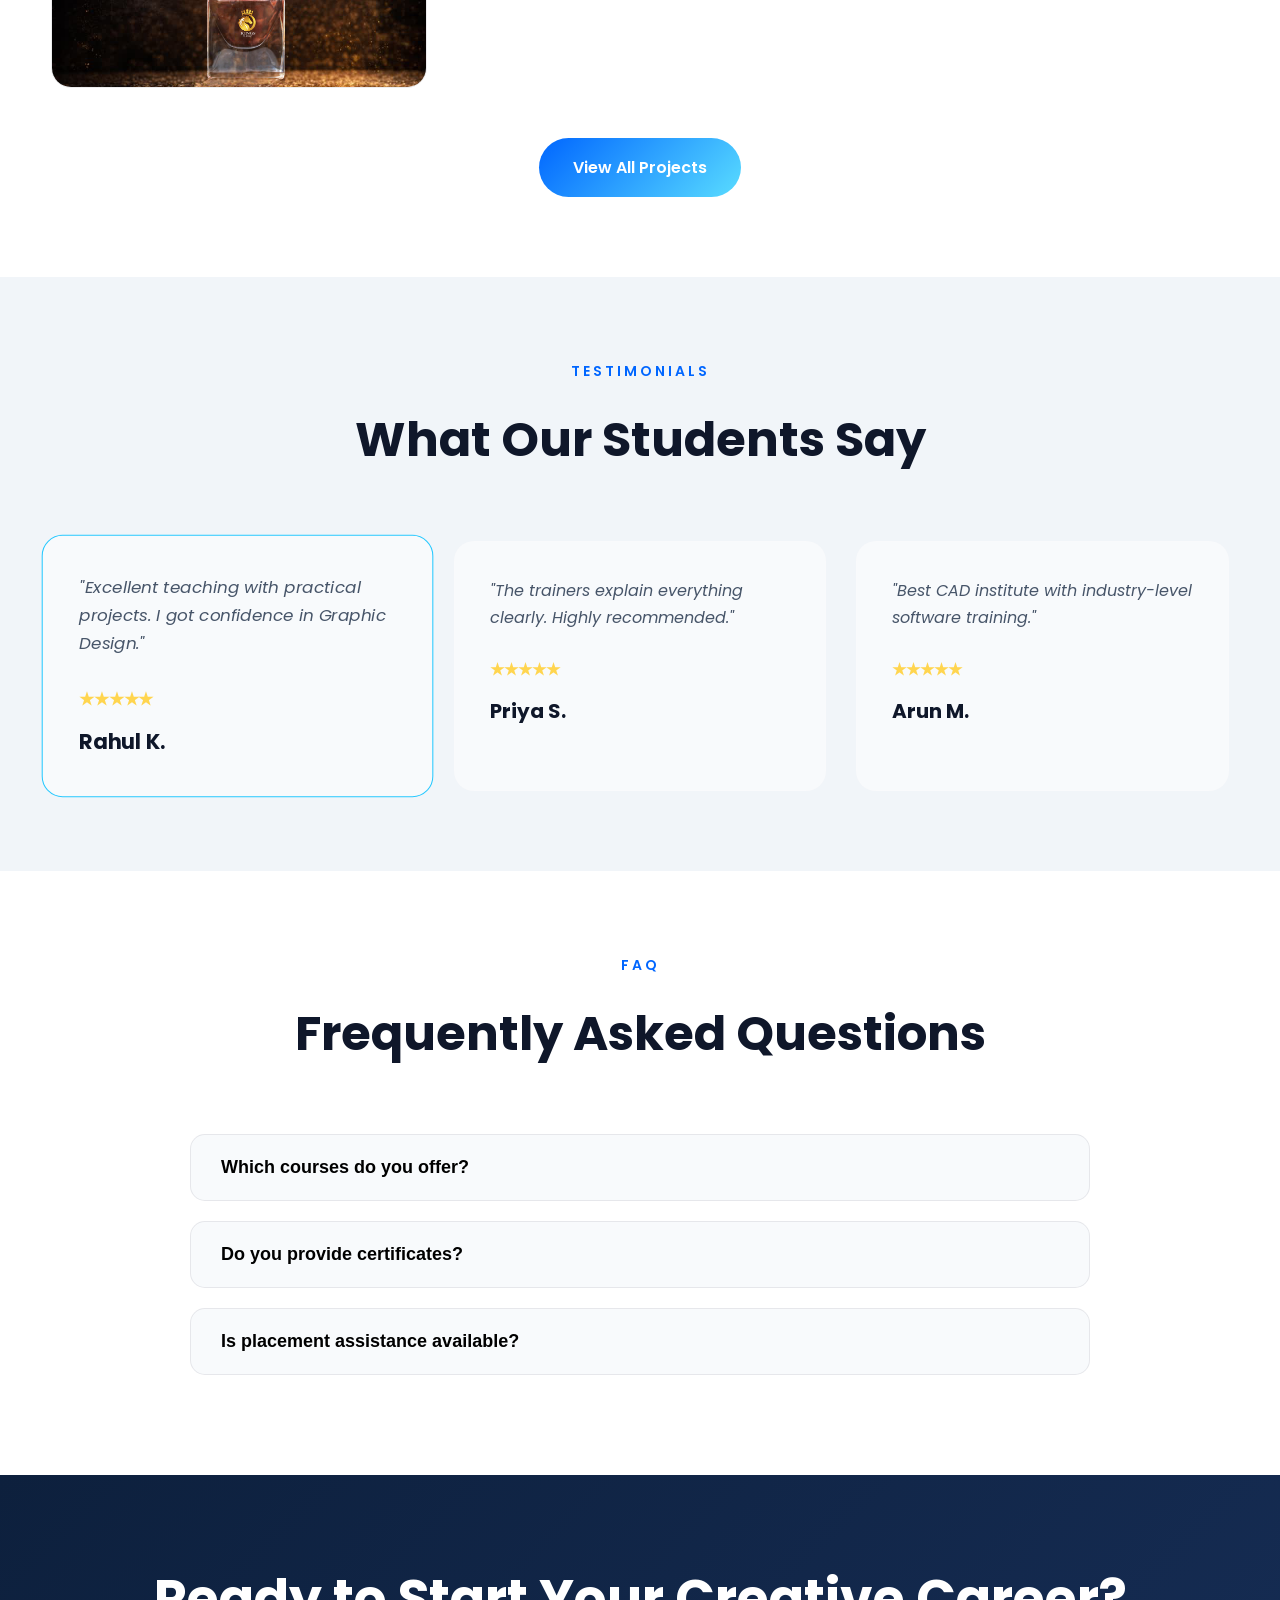
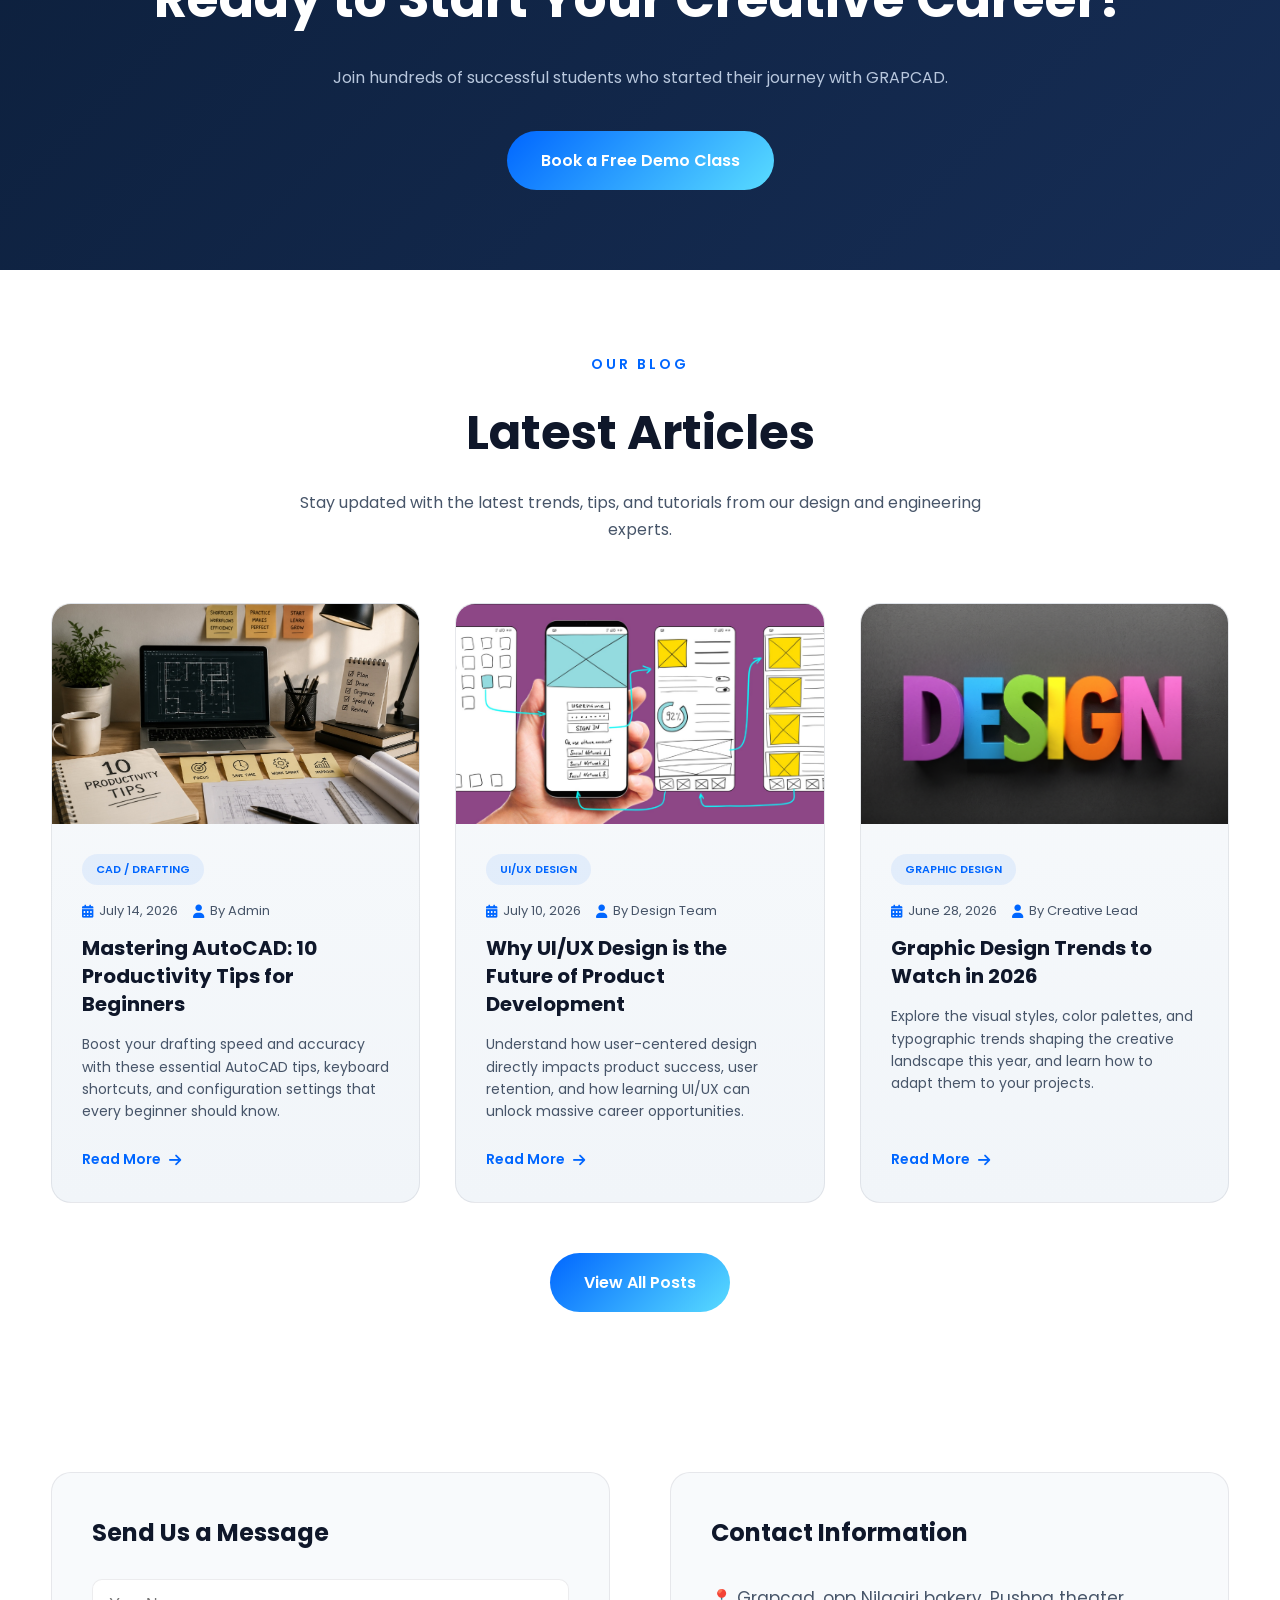
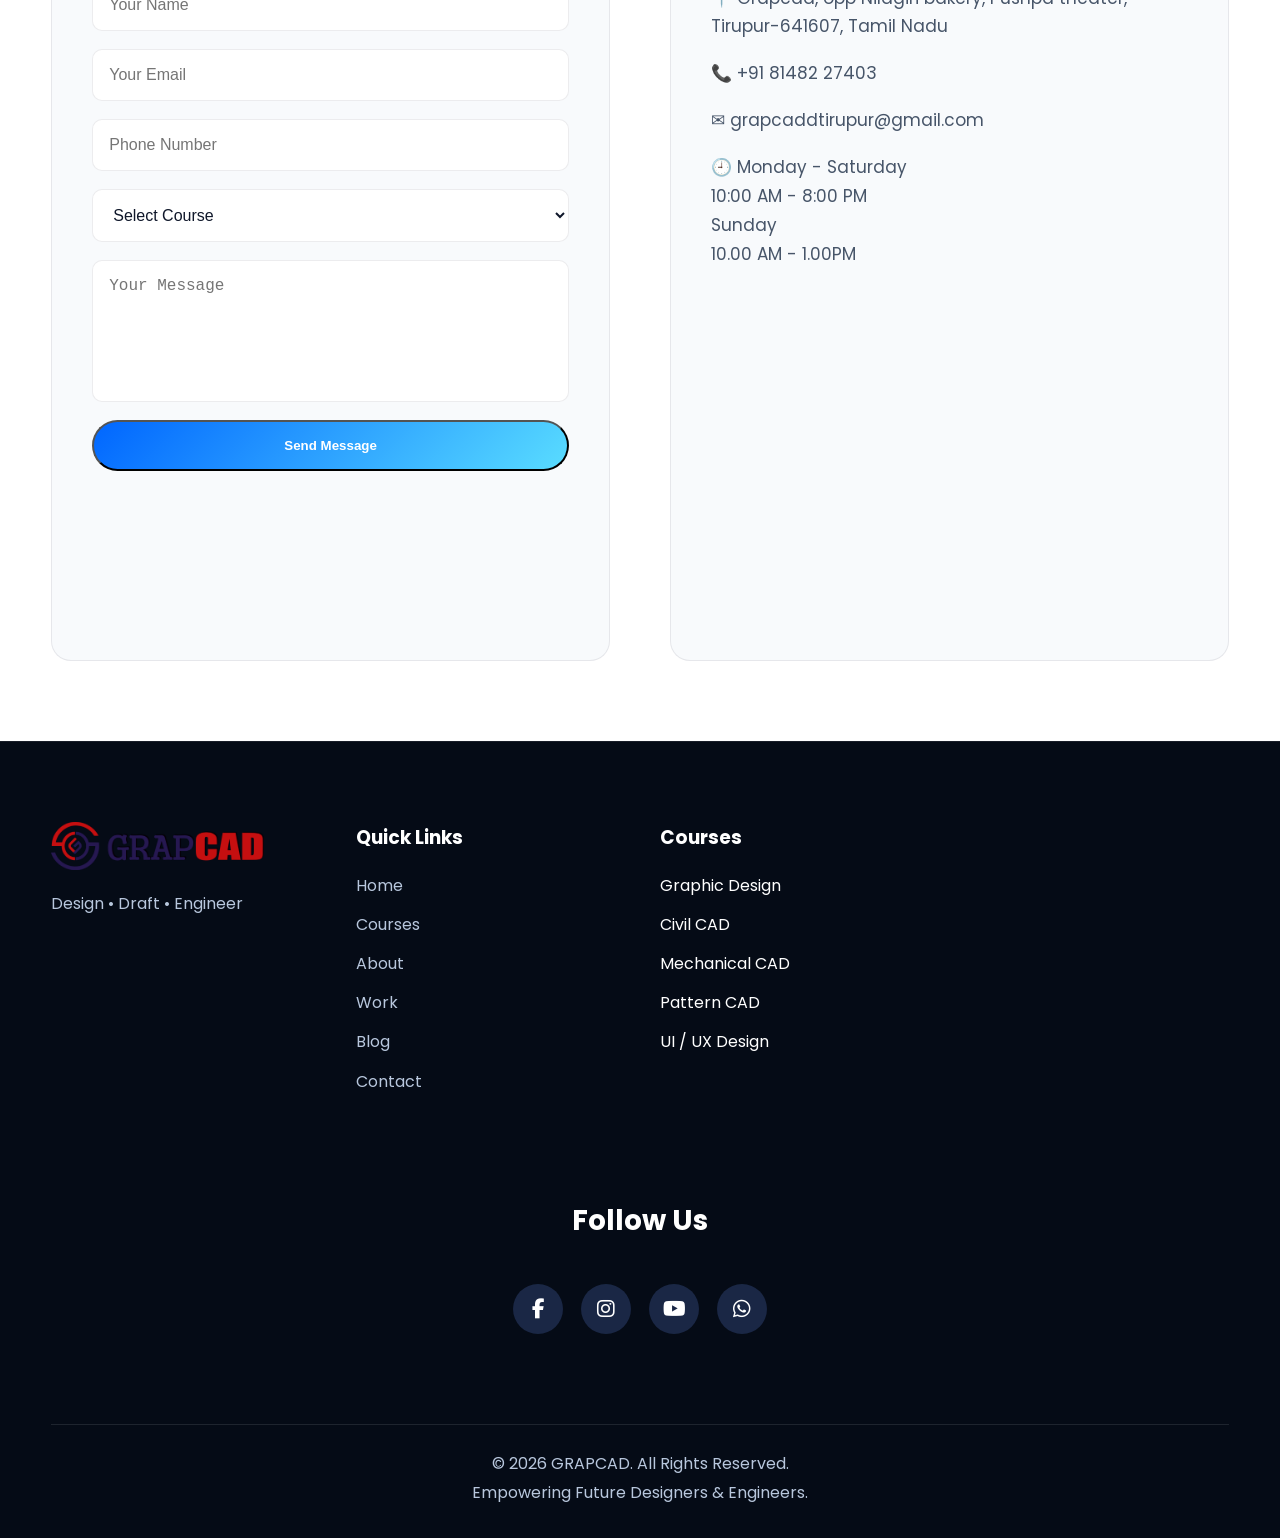
==== commit 19acc534: "Update index.html" ====
--- a/index.html
+++ b/index.html
@@ -1131,38 +1131,37 @@
 
       </div>
 
+
+  <!-- Follow Us -->
+
+  <div class="footer-social">
+
+    <h3>Follow Us</h3>
+
+    <div class="social-links">
+
+        <a href="#"><i class="fab fa-facebook-f"></i></a>
+
+        <a href="https://www.instagram.com/grap__cadd/?hl=en" target="_blank"><i class="fab fa-instagram"></i></a>
+
+        <a href="https://www.youtube.com/@grapcadd" target="_blank"><i class="fab fa-youtube"></i></a>
+
+        <a href="https://wa.me/918148227403" target="_blank"><i class="fab fa-whatsapp"></i></a>
+
+    </div>
+
+</div>
+
+  <!-- Copyright -->
+
+  <div class="copyright">
+
+      <p>© 2026 GRAPCAD. All Rights Reserved.</p>
+
+      <p>Empowering Future Designers & Engineers.</p>
+
   </div>
-
-  <!-- Follow Us -->
-
-  <div class="footer-social">
-
-    <h3>Follow Us</h3>
-
-    <div class="social-links">
-
-        <a href="#"><i class="fab fa-facebook-f"></i></a>
-
-        <a href="https://www.instagram.com/grap__cadd/?hl=en" target="_blank"><i class="fab fa-instagram"></i></a>
-
-        <a href="https://www.youtube.com/@grapcadd" target="_blank"><i class="fab fa-youtube"></i></a>
-
-        <a href="https://wa.me/918148227403" target="_blank"><i class="fab fa-whatsapp"></i></a>
-
-    </div>
-
-</div>
-
-  <!-- Copyright -->
-
-  <div class="copyright">
-
-      <p>© 2026 GRAPCAD. All Rights Reserved.</p>
-
-      <p>Empowering Future Designers & Engineers.</p>
-
   </div>
-
 </footer>
 
 
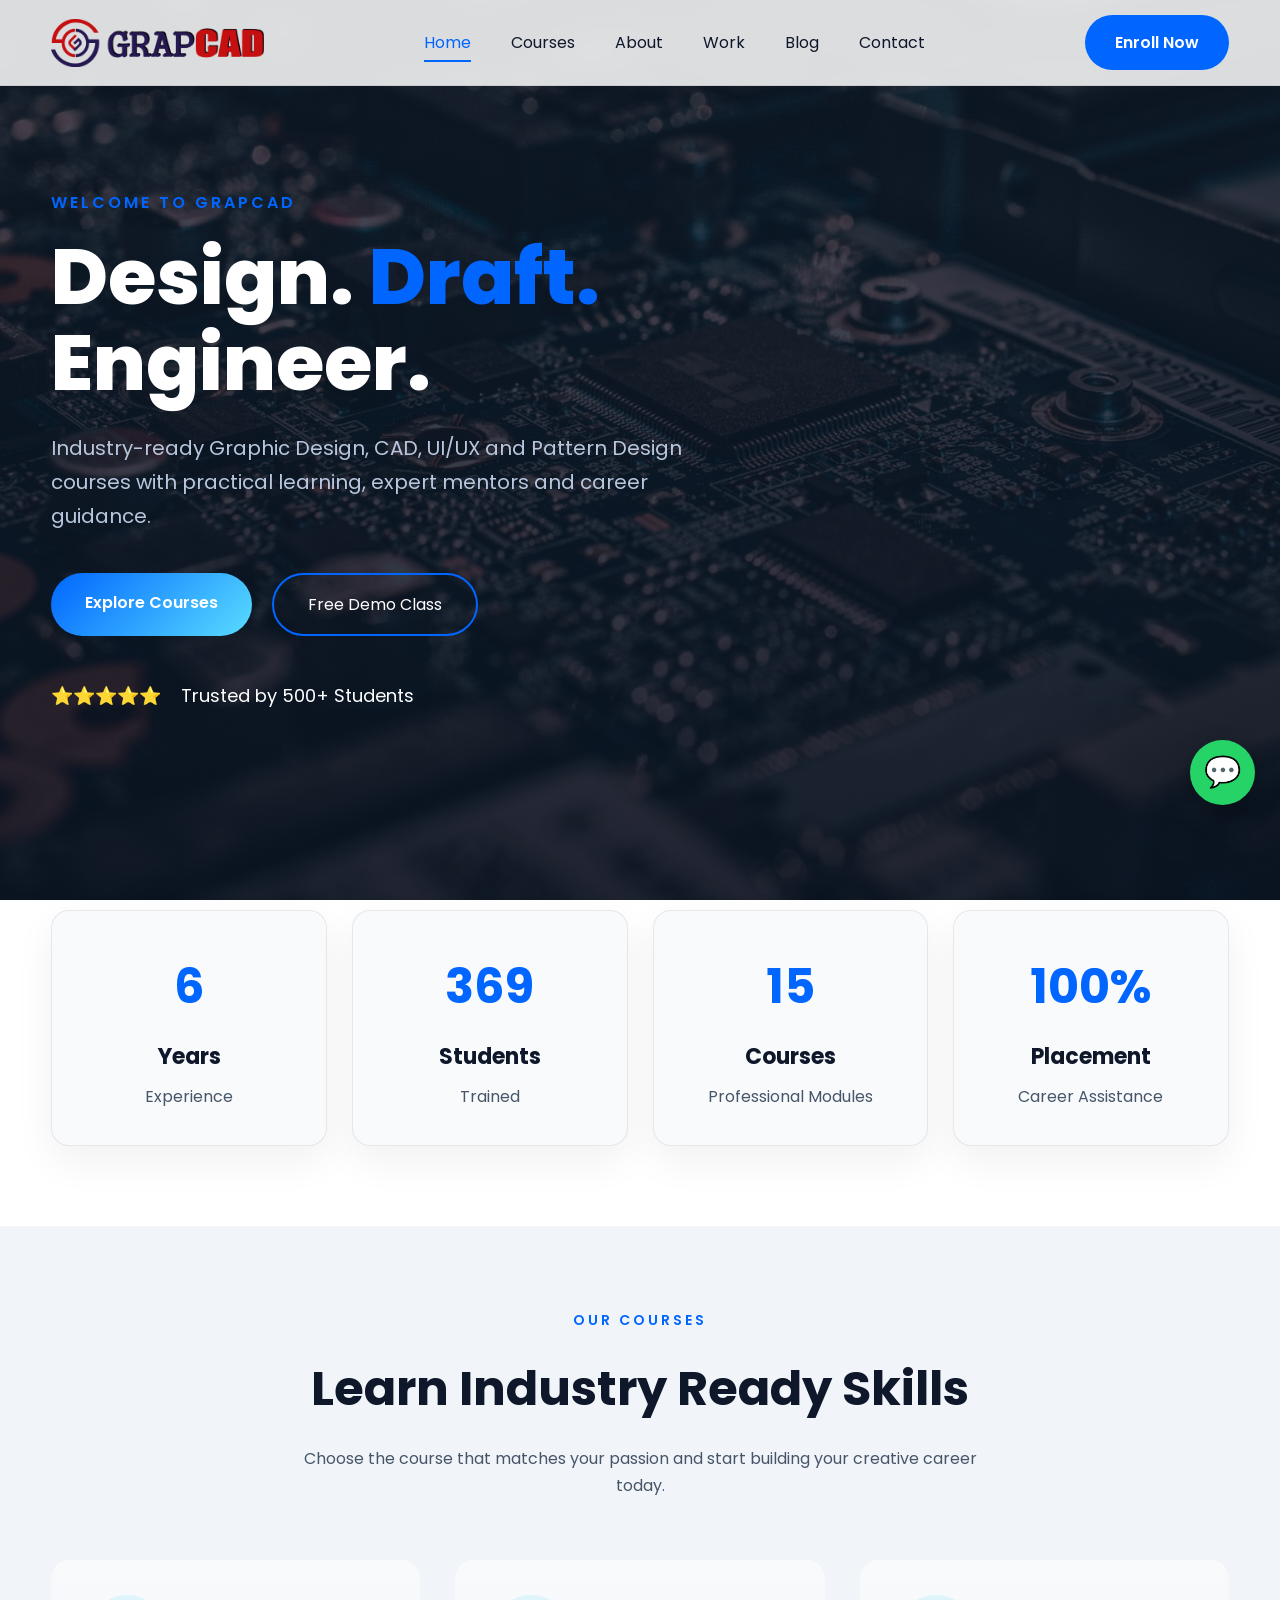
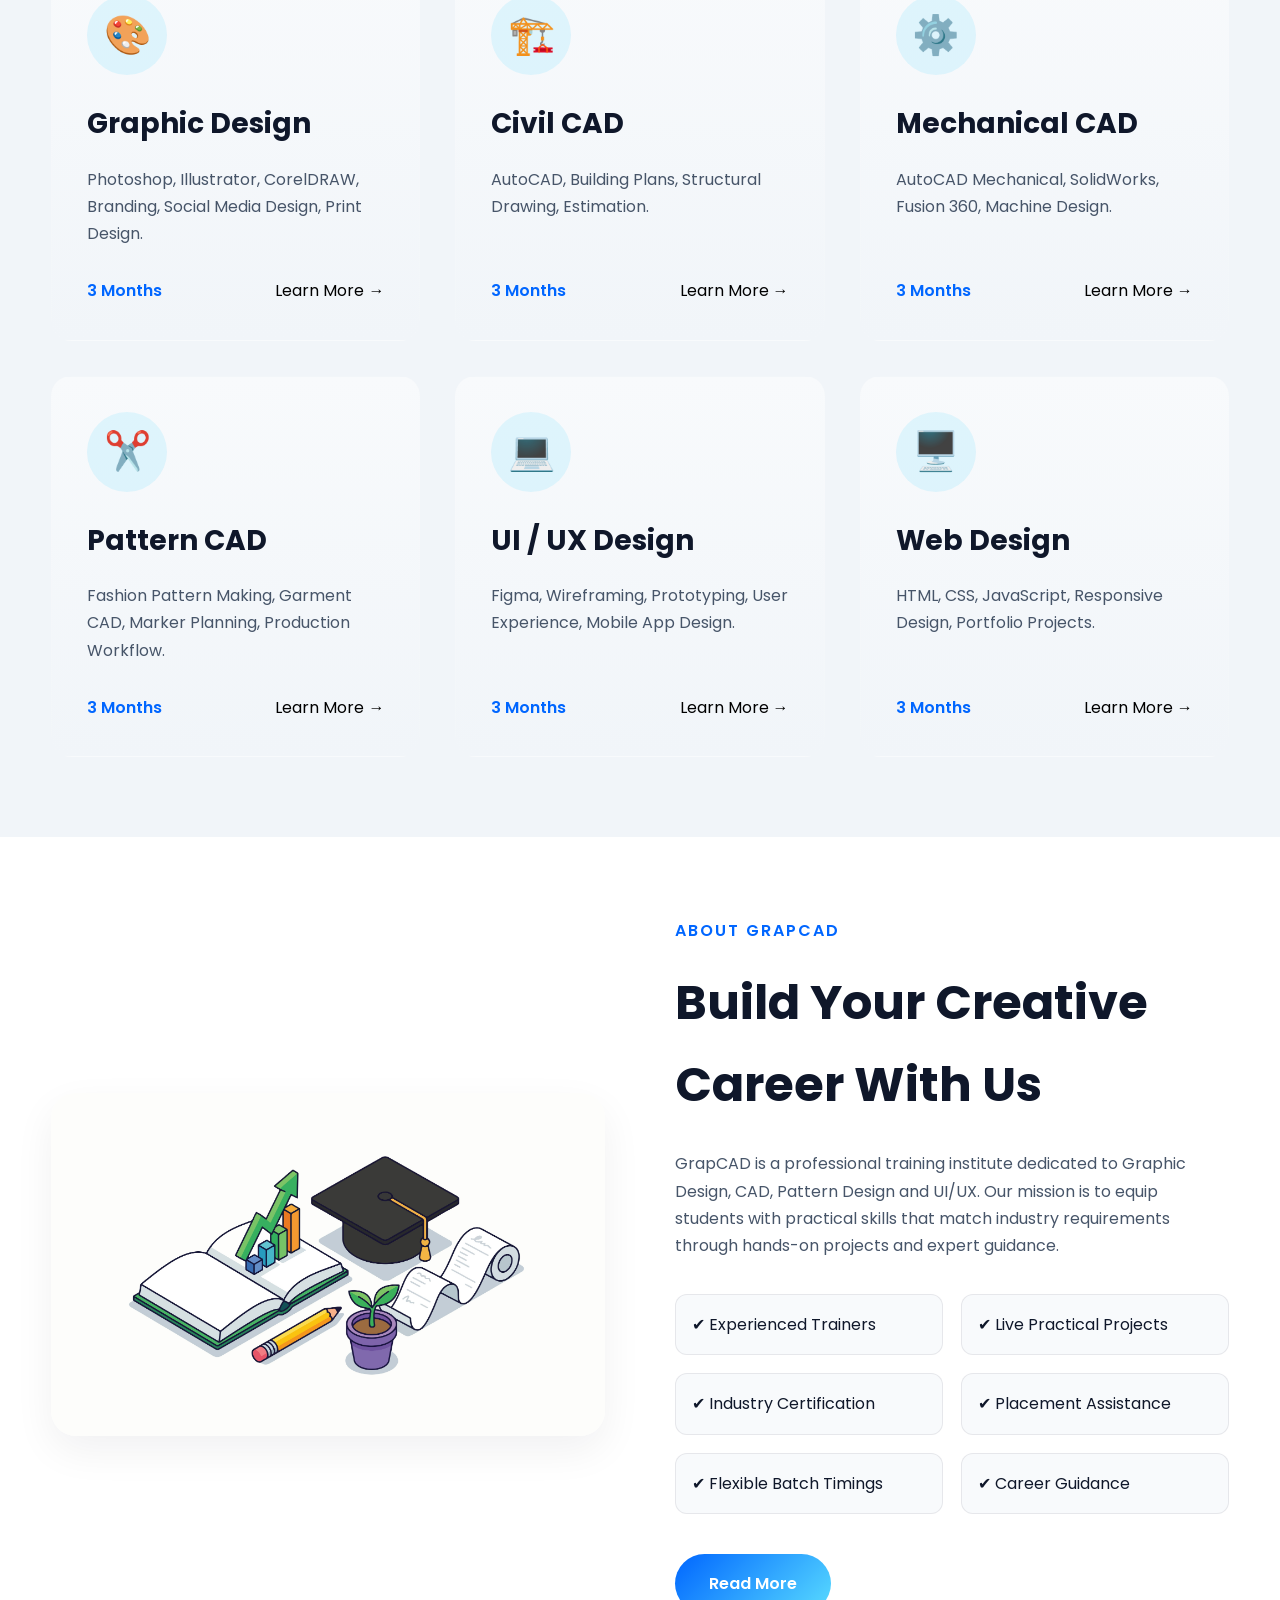
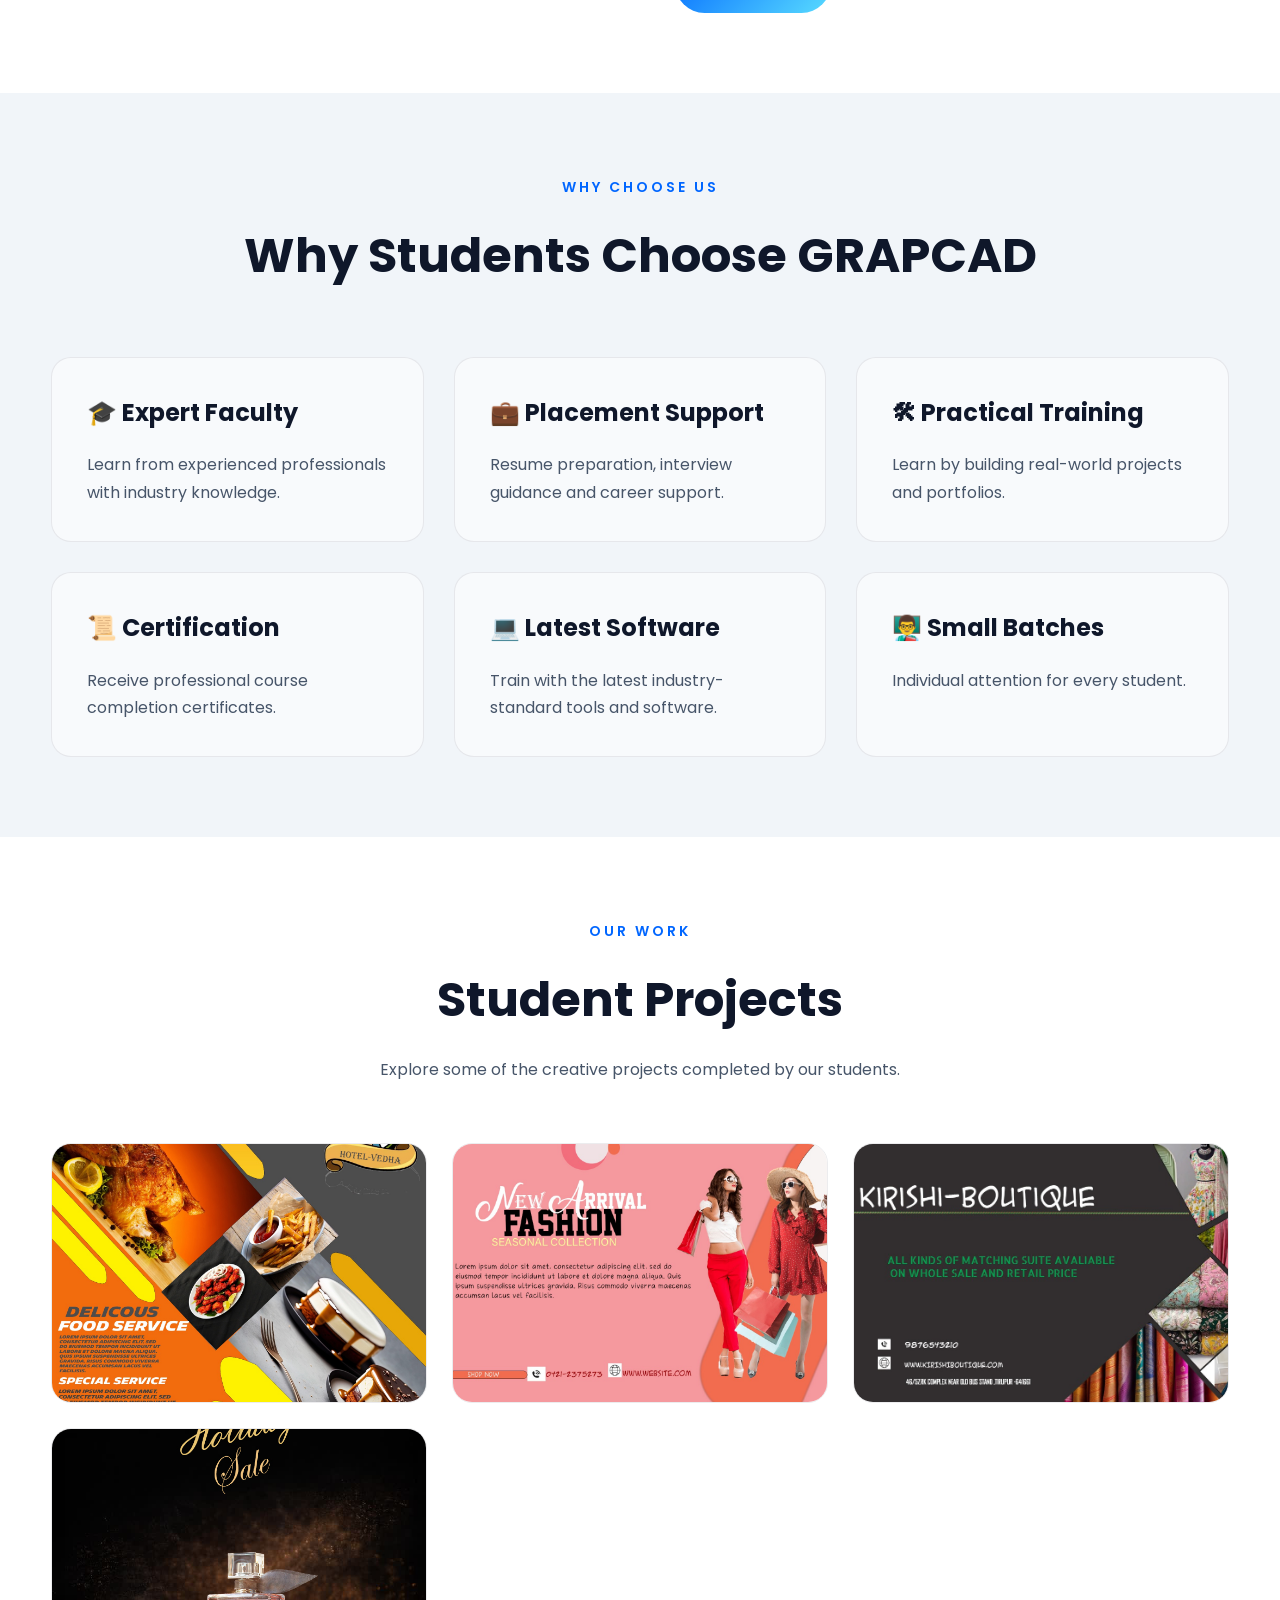
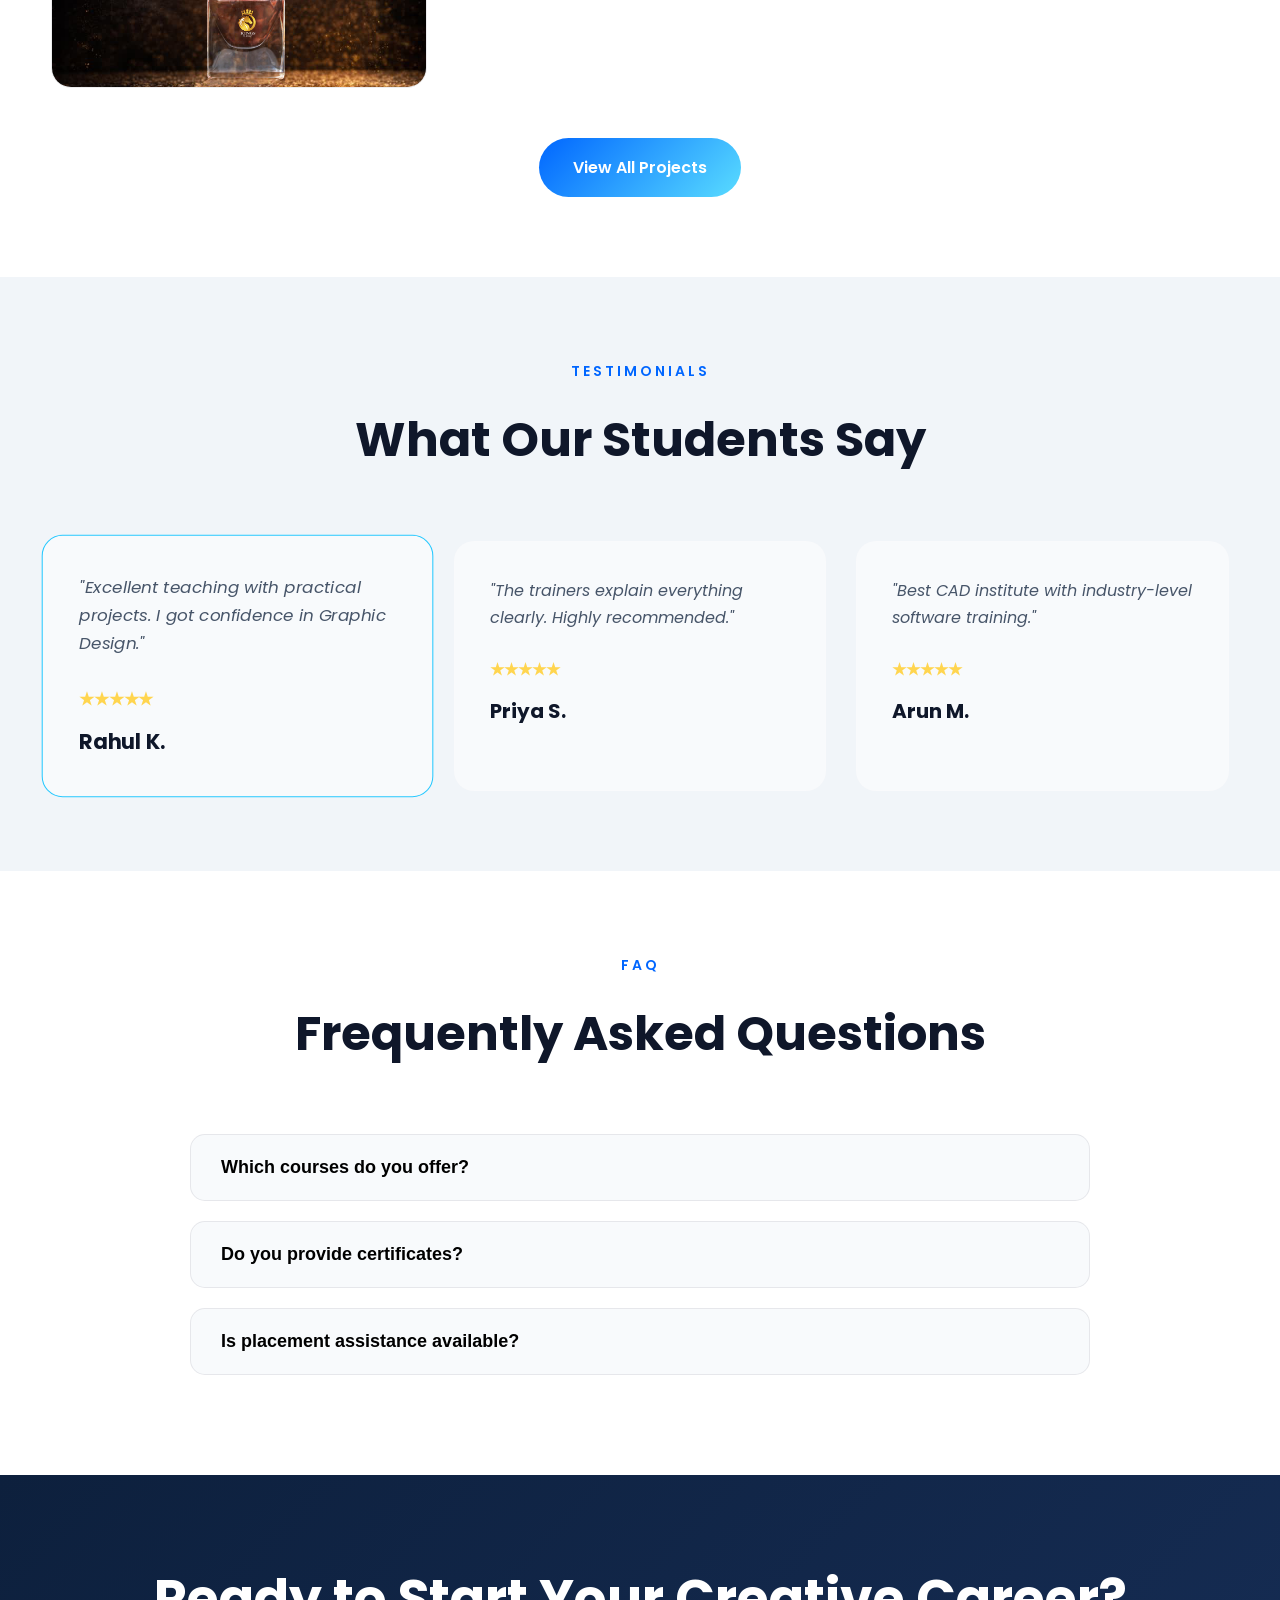
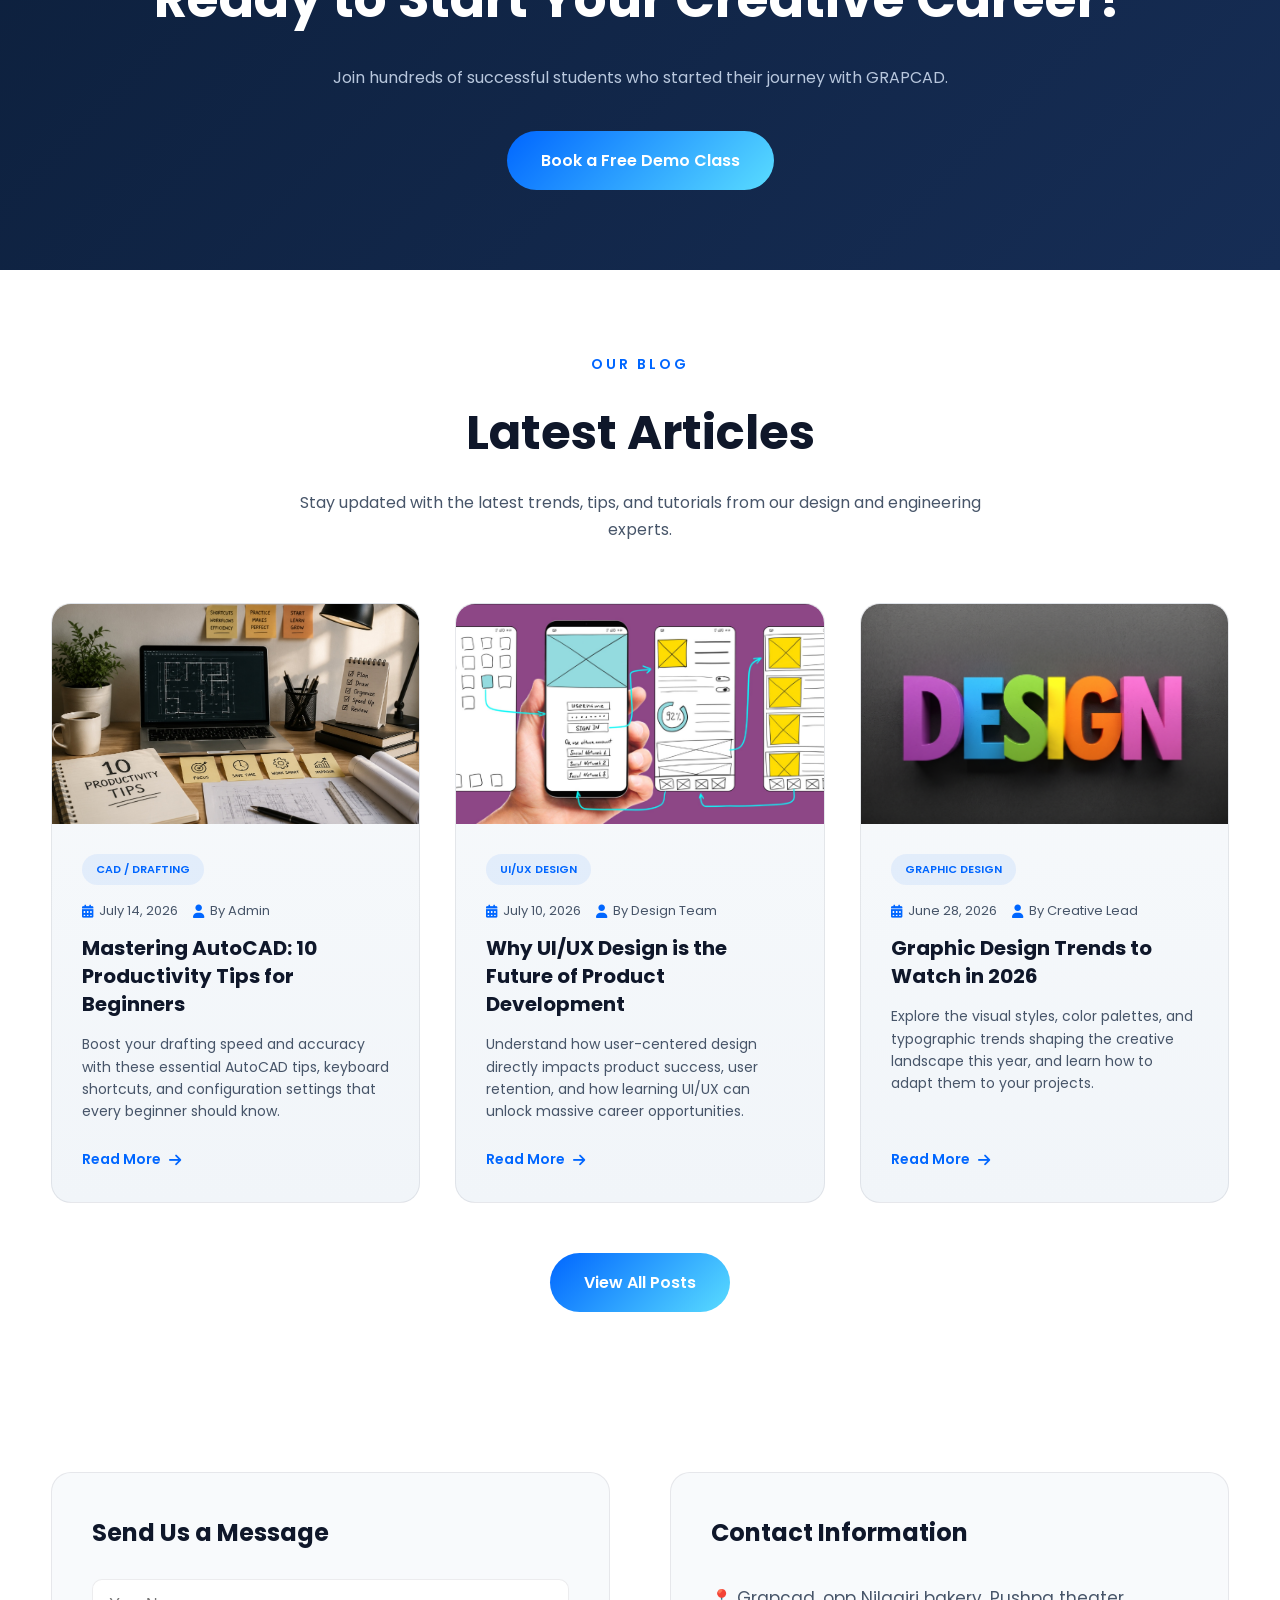
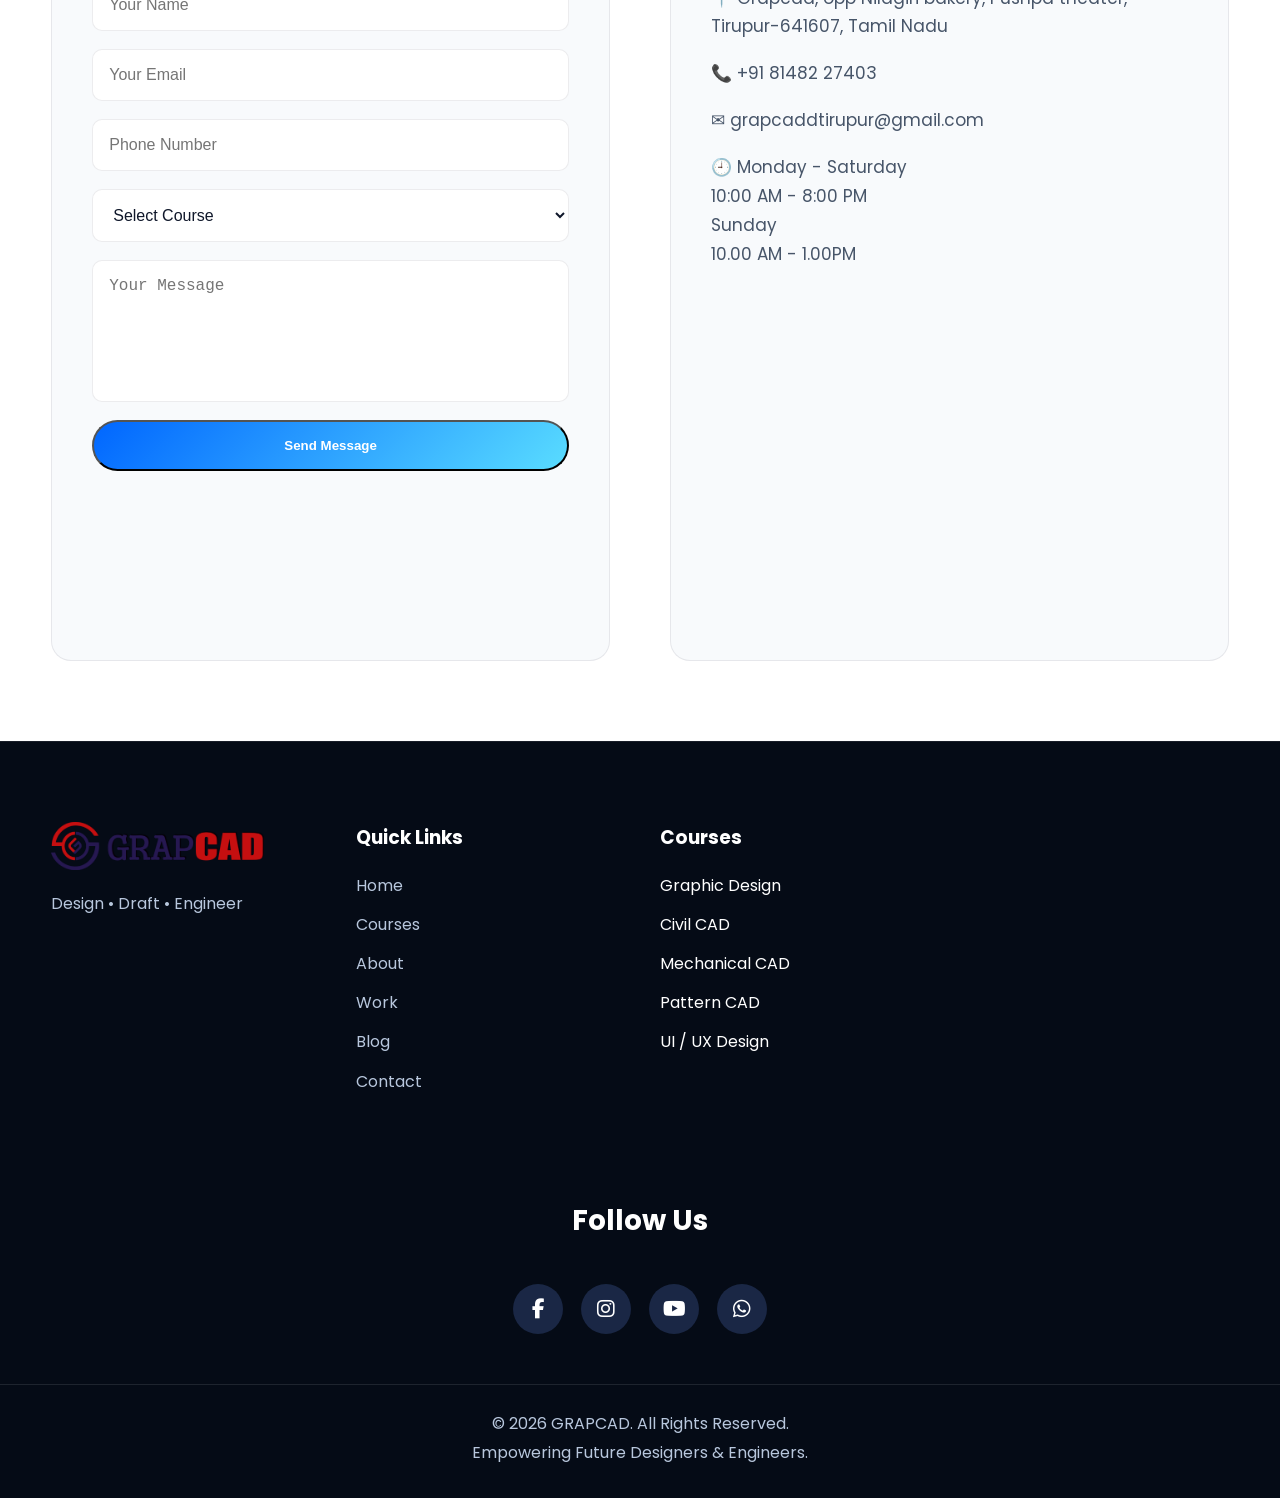
==== commit 05a09c23: "Update index.html" ====
--- a/index.html
+++ b/index.html
@@ -1150,8 +1150,9 @@
 
     </div>
 
+ </div>
+      
 </div>
-
   <!-- Copyright -->
 
   <div class="copyright">
@@ -1161,7 +1162,7 @@
       <p>Empowering Future Designers & Engineers.</p>
 
   </div>
-  </div>
+ 
 </footer>
 
 
